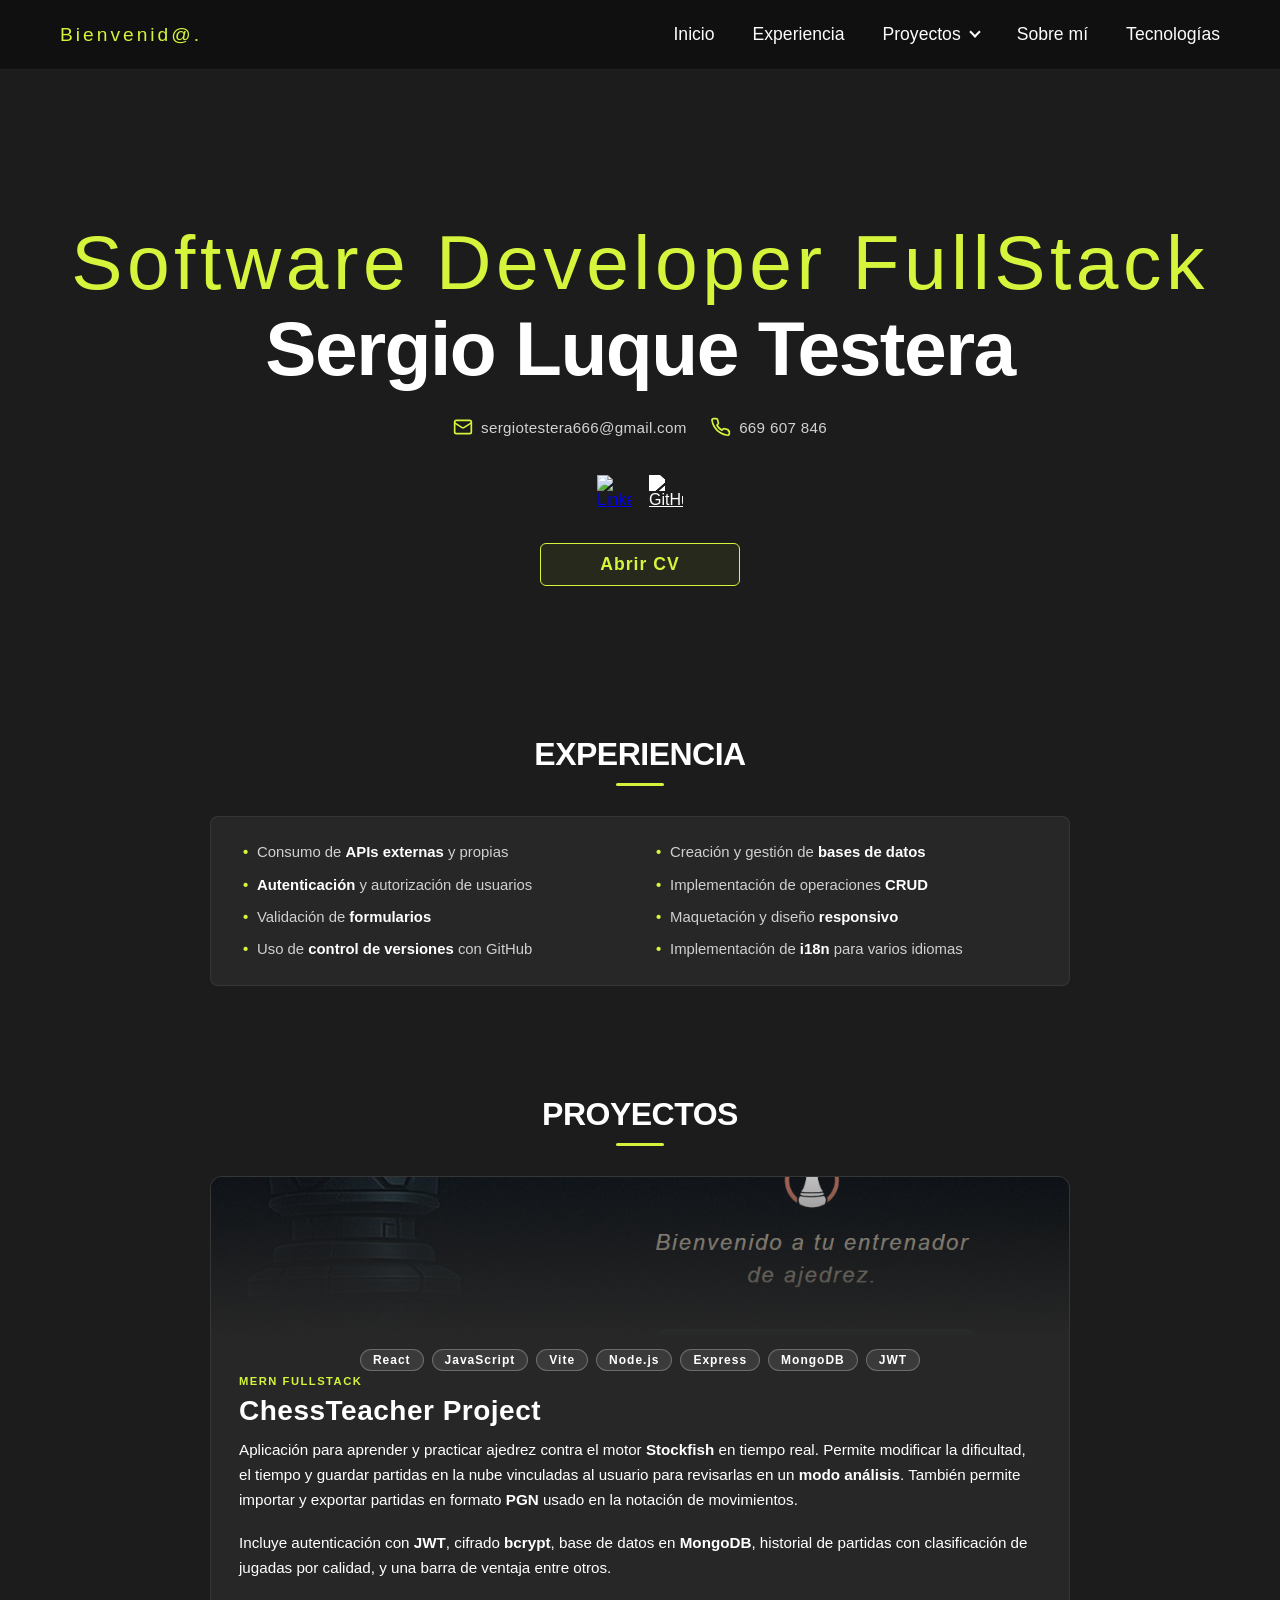
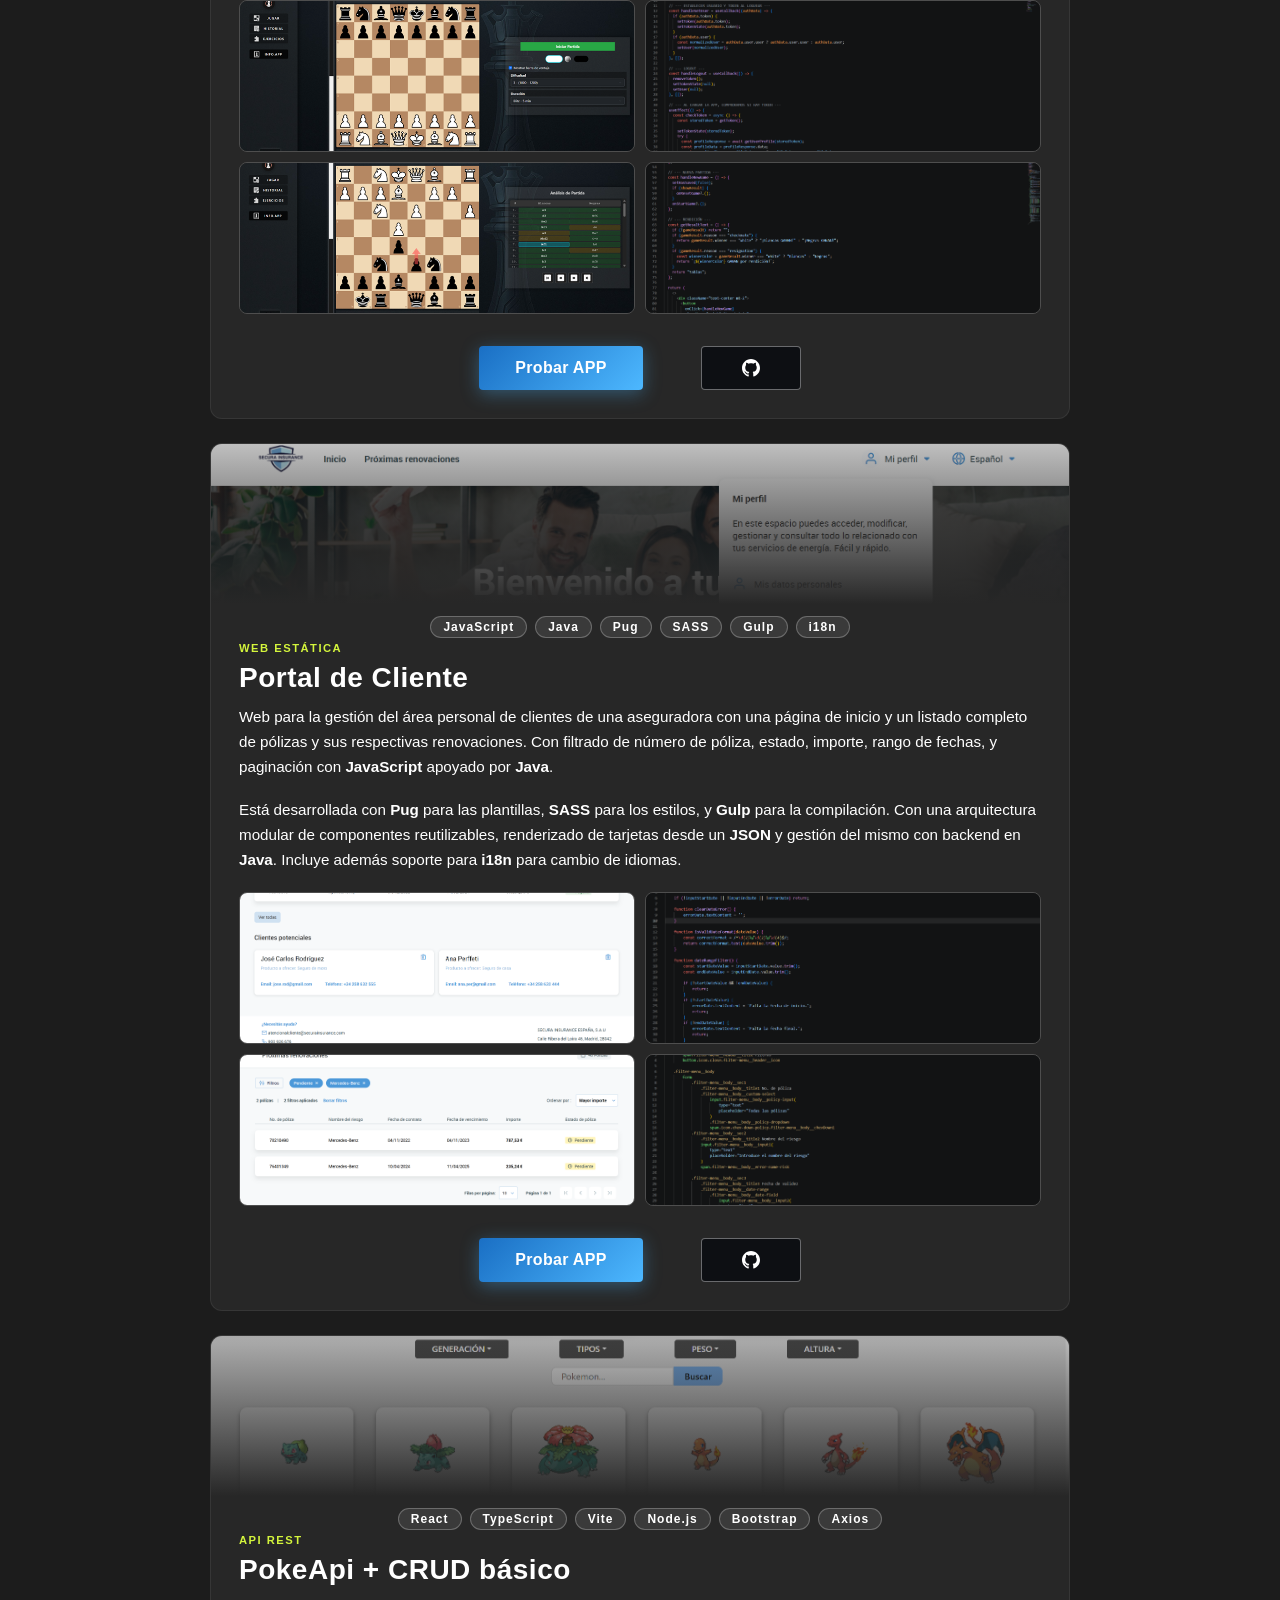
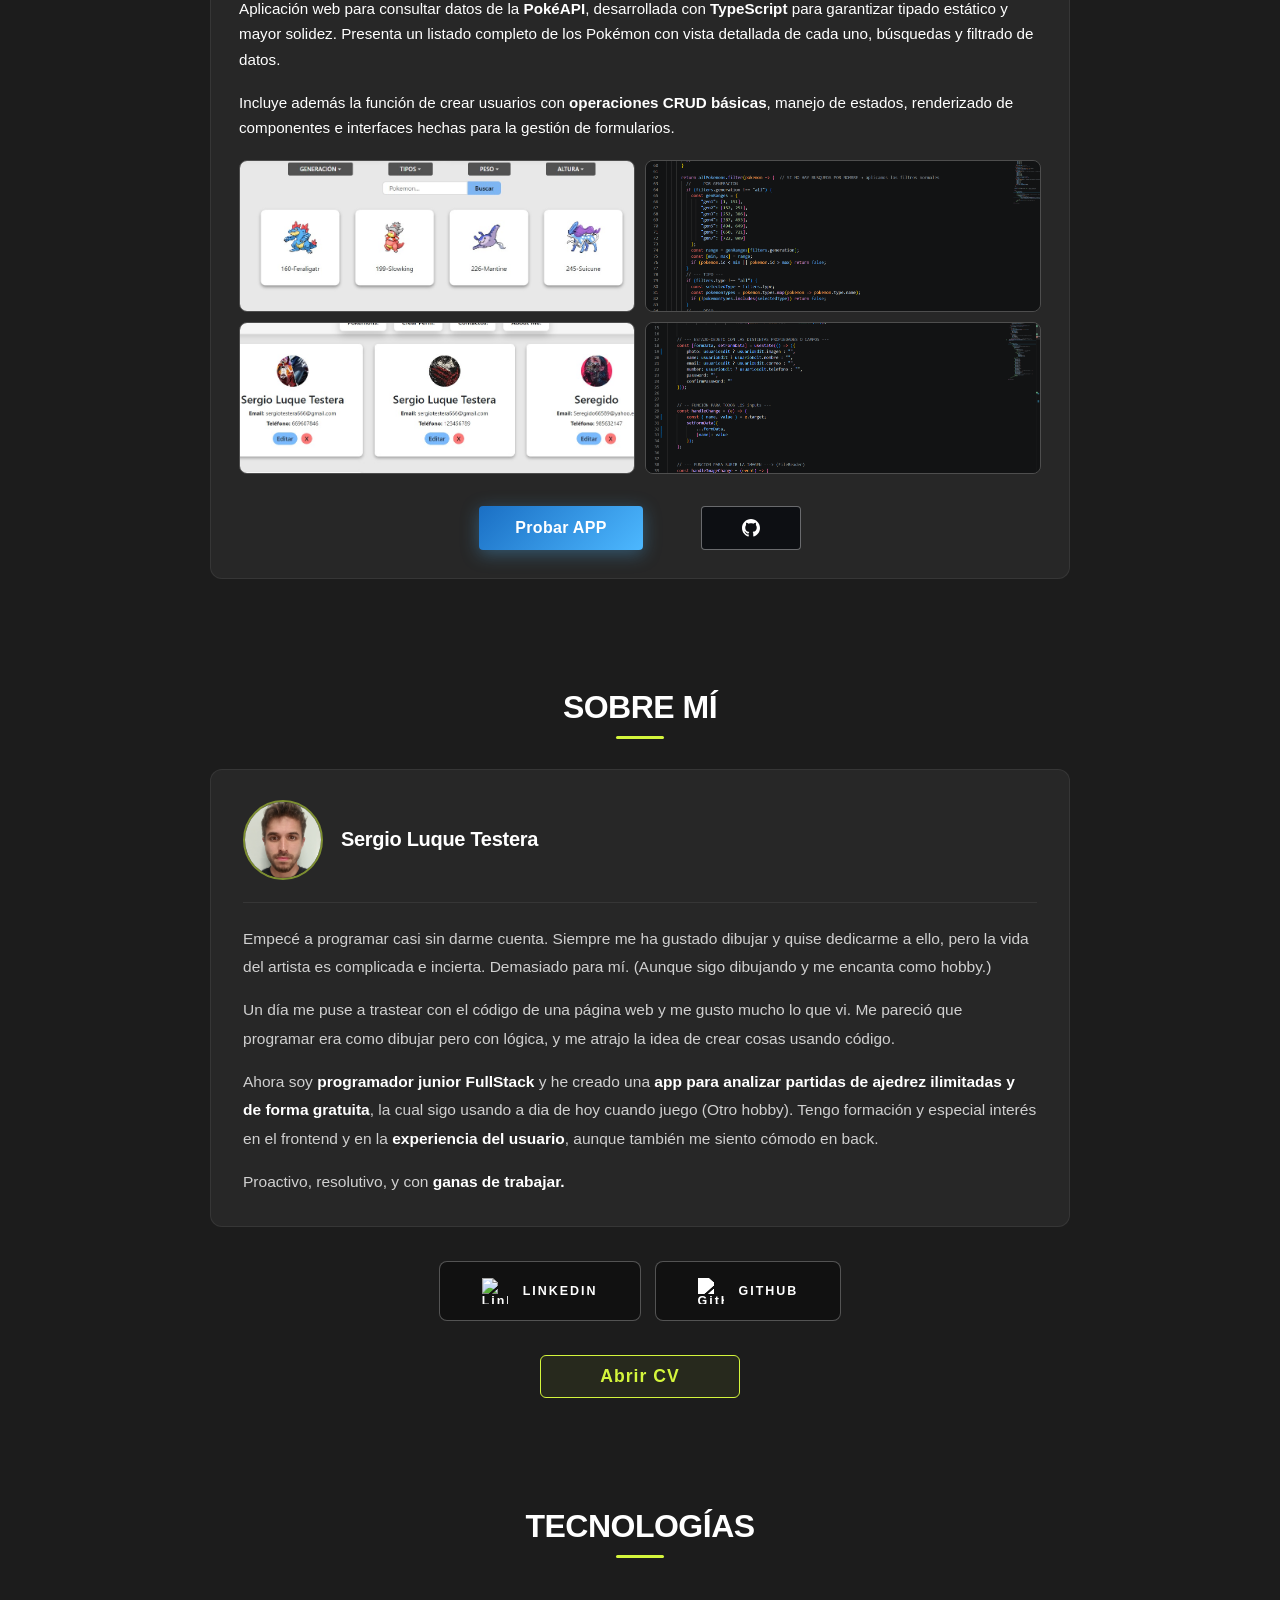
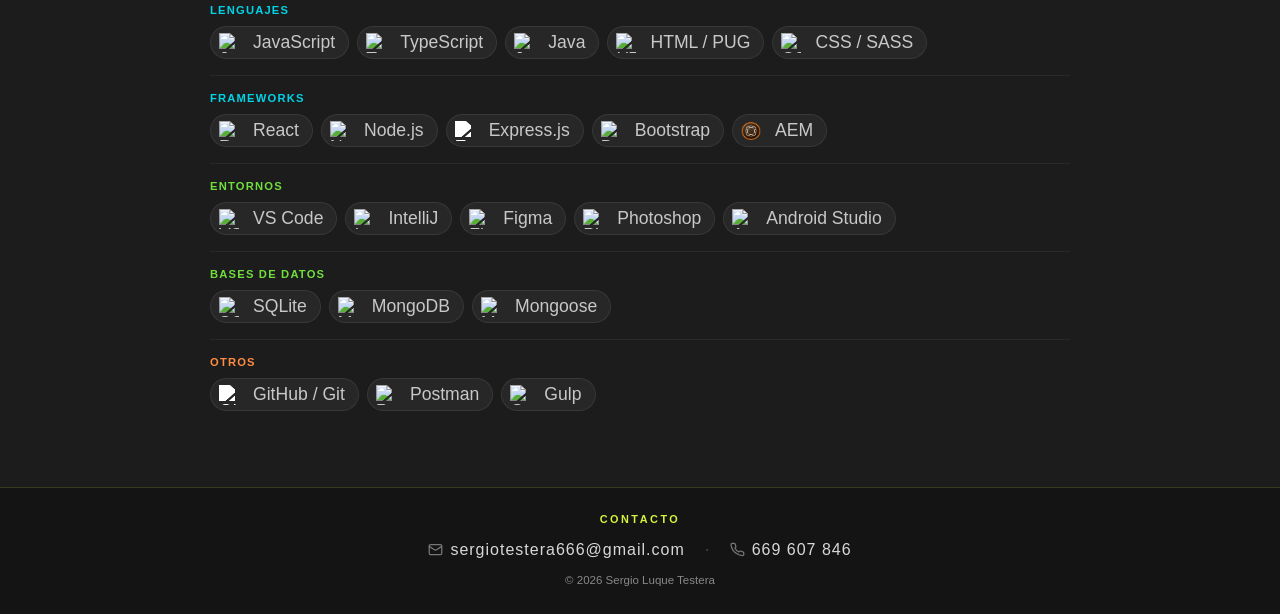
==== index.html @ 3a0c9fbe "." ====
<!DOCTYPE html>
<html lang="es">
<head>
    <meta charset="UTF-8">
    <meta name="viewport" content="width=device-width, initial-scale=1.0">
    <title>PORTFOLIO - Sergio Luque Testera</title>
    <link rel="icon" type="image/png" href="img/icon.png">
    <link rel="stylesheet" href="CSSs/index.css">
    <link rel="stylesheet" href="CSSs/experience.css">
    <link rel="stylesheet" href="CSSs/project.css">
    <link rel="stylesheet" href="CSSs/aboutMe.css">
    <link rel="stylesheet" href="CSSs/skills.css">
</head>
<body>
    <nav class="navbar">
        <div class="nav-brand">
            <div class="nav-brand-text">
                <span class="nav-role">Bienvenid@.</span>
            </div>
        </div>
        <button class="nav-toggle" aria-label="Abrir menú">Menú</button>
        <ul class="nav-links">
            <li><a href="#inicio">Inicio</a></li>
            <li><a href="#experiencia">Experiencia</a></li>
            <li class="nav-dropdown">
                <a href="#proyectos">Proyectos</a>
                <ul class="dropdown-menu">
                    <li><a href="#chess-project">ChessTeacher</a></li>
                    <li><a href="#portal-project">Portal de Cliente</a></li>
                    <li><a href="#poke-project">PokeApi Interactiva</a></li>
                </ul>
            </li>
            <li><a href="#sobre-mi">Sobre mí</a></li>
            <li><a href="#skills">Tecnologías</a></li>
        </ul>
    </nav>

    <header class="hero" id="inicio">
        <h1 class="hero-role">Software Developer FullStack</h1>
        <h1 class="hero-name">Sergio Luque Testera</h1>
        <div class="hero-contact">
            <a href="mailto:sergiotestera666@gmail.com" class="hero-contact-item">
                <svg xmlns="http://www.w3.org/2000/svg" viewBox="0 0 24 24" fill="none" stroke="currentColor" stroke-width="2" stroke-linecap="round" stroke-linejoin="round"><rect x="2" y="4" width="20" height="16" rx="2"/><path d="m22 7-8.97 5.7a1.94 1.94 0 0 1-2.06 0L2 7"/></svg>
                sergiotestera666@gmail.com
            </a>
            <a href="tel:+34669607846" class="hero-contact-item item2">
                <svg xmlns="http://www.w3.org/2000/svg" viewBox="0 0 24 24" fill="none" stroke="currentColor" stroke-width="2" stroke-linecap="round" stroke-linejoin="round"><path d="M22 16.92v3a2 2 0 0 1-2.18 2 19.79 19.79 0 0 1-8.63-3.07A19.5 19.5 0 0 1 4.15 12a19.79 19.79 0 0 1-3.07-8.67A2 2 0 0 1 3.07 2h3a2 2 0 0 1 2 1.72c.127.96.361 1.903.7 2.81a2 2 0 0 1-.45 2.11L7.09 9.91a16 16 0 0 0 6 6l1.27-1.27a2 2 0 0 1 2.11-.45c.907.339 1.85.573 2.81.7A2 2 0 0 1 21 17z"/></svg>
                669 607 846
            </a>
        </div>
        <div class="hero-social">
            <a href="https://www.linkedin.com/in/sergio-luque-testera/" class="social-icon-link" target="_blank" rel="noopener noreferrer">
                <img src="https://cdn.jsdelivr.net/gh/devicons/devicon@latest/icons/linkedin/linkedin-original.svg" alt="LinkedIn">
            </a>
            <a href="https://github.com/Seregido665" class="social-icon-link" target="_blank" rel="noopener noreferrer">
                <img class="skill-icon-light" src="https://cdn.jsdelivr.net/gh/devicons/devicon@latest/icons/github/github-original.svg" alt="GitHub">
            </a>
        </div>
        <a href="CV_Sergio_Luque.pdf" target="_blank" rel="noopener noreferrer" class="btn-cv">Abrir CV</a>
    </header>

    <!-- EXPERIENCIA -->
    <section class="experience" id="experiencia">
        <h2 class="section-title">EXPERIENCIA</h2>
        <ul class="exp-list">
            <li>Consumo de <strong>APIs externas</strong> y propias</li>
            <li>Creación y gestión de <strong>bases de datos</strong></li>
            <li><strong>Autenticación</strong> y autorización de usuarios</li>
            <li>Implementación de operaciones <strong>CRUD</strong></li>
            <li>Validación de <strong>formularios</strong></li>
            <li>Maquetación y diseño <strong>responsivo</strong></li>
            <li>Uso de <strong>control de versiones</strong> con GitHub</li>
            <li>Implementación de <strong>i18n</strong> para varios idiomas</li>
        </ul>
    </section>

    <!-- PROYECTOS -->
    <section class="projects" id="proyectos">
        <h2 class="section-title">PROYECTOS</h2>
        <div class="projects-grid">

            <div class="project-card" id="chess-project">
                <div class="project-img" style="background-image: url('img/Imagen5.png');"></div>
                <div class="project-body">
                    <div class="project-tech">
                        <span>React</span>
                        <span>JavaScript</span>
                        <span>Vite</span>
                        <span>Node.js</span>
                        <span>Express</span>
                        <span>MongoDB</span>
                        <span>JWT</span>
                    </div>
                    <span class="project-label">MERN FullStack</span>
                    <h3 class="project-name">ChessTeacher Project</h3>
                    <p class="project-desc">
                        Aplicación para aprender y practicar ajedrez contra el motor <strong>Stockfish</strong> en tiempo real.
                        Permite modificar la dificultad, el tiempo y guardar partidas en la nube vinculadas al usuario para revisarlas en un <strong>modo análisis</strong>. 
                        También permite importar y exportar partidas en formato <strong>PGN</strong> usado en la notación de movimientos.
                    </p>
                    <p class="project-desc">
                        Incluye autenticación con <strong>JWT</strong>, cifrado <strong>bcrypt</strong>, base de datos en <strong>MongoDB</strong>, historial de partidas con clasificación
                        de jugadas por calidad, y una barra de ventaja entre otros.
                    </p>
                    <div class="card-screenshots">
                        <div class="screenshot-wrap"><img src="img/Imagen1.png" alt="Captura 1"></div>
                        <div class="screenshot-wrap"><img src="img/chess1.png" alt="Captura 2"></div>
                        <div class="screenshot-wrap"><img src="img/Imagen2.png" alt="Captura 3"></div>
                        <div class="screenshot-wrap"><img src="img/chess2.png" alt="Captura 4"></div>
                    </div>
                    <div class="project-actions">
                        <a href="https://chess-teacher-rust.vercel.app/" target="_blank" class="project-btn prove-btn">Probar APP</a>
                        <a href="https://github.com/Seregido665/ChessTeacher" target="_blank" class="project-btn project-btn-github">
                            <svg xmlns="http://www.w3.org/2000/svg" width="18" height="18" viewBox="0 0 24 24" fill="currentColor"><path d="M12 0c-6.626 0-12 5.373-12 12 0 5.302 3.438 9.8 8.207 11.387.599.111.793-.261.793-.577v-2.234c-3.338.726-4.033-1.416-4.033-1.416-.546-1.387-1.333-1.756-1.333-1.756-1.089-.745.083-.729.083-.729 1.205.084 1.839 1.237 1.839 1.237 1.07 1.834 2.807 1.304 3.492.997.107-.775.418-1.305.762-1.604-2.665-.305-5.467-1.334-5.467-5.931 0-1.311.469-2.381 1.236-3.221-.124-.303-.535-1.524.117-3.176 0 0 1.008-.322 3.301 1.23.957-.266 1.983-.399 3.003-.404 1.02.005 2.047.138 3.006.404 2.291-1.552 3.297-1.23 3.297-1.23.653 1.653.242 2.874.118 3.176.77.84 1.235 1.911 1.235 3.221 0 4.609-2.807 5.624-5.479 5.921.43.372.823 1.102.823 2.222v3.293c0 .319.192.694.801.576 4.765-1.589 8.199-6.086 8.199-11.386 0-6.627-5.373-12-12-12z"/></svg>
                        </a>
                    </div>
                </div>
            </div>

            <div class="project-card" id="portal-project">
                <div class="project-img" style="background-image: url('img/land6.png');"></div>
                <div class="project-body">
                    <div class="project-tech">
                        <span>JavaScript</span>
                        <span>Java</span>
                        <span>Pug</span>
                        <span>SASS</span>
                        <span>Gulp</span>
                        <span>i18n</span>
                    </div>
                    <span class="project-label">Web estática</span>
                    <h3 class="project-name">Portal de Cliente</h3>
                    <p class="project-desc">
                        Web para la gestión del área personal de clientes de una aseguradora con una página de inicio y un listado completo de 
                        pólizas y sus respectivas renovaciones. Con filtrado de número de póliza, estado, importe, rango de fechas, y paginación con <strong>JavaScript</strong> apoyado por <strong>Java</strong>.
                    </p>
                    <p class="project-desc">
                        Está desarrollada con <strong>Pug</strong> para las plantillas, <strong>SASS</strong> para los estilos, y <strong>Gulp</strong> para la compilación.
                        Con una arquitectura modular de componentes reutilizables, renderizado de tarjetas desde un <strong>JSON</strong> y gestión del mismo
                        con backend en <strong>Java</strong>. Incluye además soporte para <strong>i18n</strong> para cambio de idiomas.
                    </p>
                    <div class="card-screenshots">
                        <div class="screenshot-wrap"><img src="img/land2.png" alt="Captura 1"></div>
                        <div class="screenshot-wrap"><img src="img/land4.png" alt="Captura 2"></div>
                        <div class="screenshot-wrap"><img src="img/land1.png" alt="Captura 3"></div>
                        <div class="screenshot-wrap"><img src="img/land5.png" alt="Captura 4"></div>
                    </div>
                    <div class="project-actions">
                        <a href="https://p1-frontverse.vercel.app/" target="_blank" class="project-btn prove-btn">Probar APP</a>
                        <a href="https://github.com/Seregido665/P1-Frontverse" target="_blank" class="project-btn project-btn-github">
                            <svg xmlns="http://www.w3.org/2000/svg" width="18" height="18" viewBox="0 0 24 24" fill="currentColor"><path d="M12 0c-6.626 0-12 5.373-12 12 0 5.302 3.438 9.8 8.207 11.387.599.111.793-.261.793-.577v-2.234c-3.338.726-4.033-1.416-4.033-1.416-.546-1.387-1.333-1.756-1.333-1.756-1.089-.745.083-.729.083-.729 1.205.084 1.839 1.237 1.839 1.237 1.07 1.834 2.807 1.304 3.492.997.107-.775.418-1.305.762-1.604-2.665-.305-5.467-1.334-5.467-5.931 0-1.311.469-2.381 1.236-3.221-.124-.303-.535-1.524.117-3.176 0 0 1.008-.322 3.301 1.23.957-.266 1.983-.399 3.003-.404 1.02.005 2.047.138 3.006.404 2.291-1.552 3.297-1.23 3.297-1.23.653 1.653.242 2.874.118 3.176.77.84 1.235 1.911 1.235 3.221 0 4.609-2.807 5.624-5.479 5.921.43.372.823 1.102.823 2.222v3.293c0 .319.192.694.801.576 4.765-1.589 8.199-6.086 8.199-11.386 0-6.627-5.373-12-12-12z"/></svg>
                        </a>
                    </div>
                </div>
            </div>

            <div class="project-card" id="poke-project">
                <div class="project-img" style="background-image: url('img/pok1.png');"></div>
                <div class="project-body">
                    <div class="project-tech">
                        <span>React</span>
                        <span>TypeScript</span>
                        <span>Vite</span>
                        <span>Node.js</span>
                        <span>Bootstrap</span>
                        <span>Axios</span>
                    </div>
                    <span class="project-label">API REST</span>
                    <h3 class="project-name">PokeApi + CRUD básico</h3>
                    <p class="project-desc">
                        Aplicación web para consultar datos de la <strong>PokéAPI</strong>, desarrollada con <strong>TypeScript</strong>
                        para garantizar tipado estático y mayor solidez. Presenta un listado completo
                        de los Pokémon con vista detallada de cada uno, búsquedas y filtrado de datos.
                    </p>
                    <p class="project-desc">
                        Incluye además la función de crear usuarios con <strong>operaciones CRUD básicas</strong>, manejo de estados,
                        renderizado de componentes e interfaces hechas para la gestión de formularios.
                    </p>
                    <div class="card-screenshots">
                        <div class="screenshot-wrap"><img src="img/Pok3.jpg" alt="Captura 1"></div>
                        <div class="screenshot-wrap"><img src="img/pokport1.png" alt="Captura 2"></div>
                        <div class="screenshot-wrap"><img src="img/Pok5.jpg" alt="Captura 3"></div>
                        <div class="screenshot-wrap"><img src="img/pokport2.png" alt="Captura 4"></div>
                    </div>
                    <div class="project-actions">
                        <a href="https://api-formulario-eight.vercel.app/main" target="_blank" class="project-btn prove-btn">Probar APP</a>
                        <a href="https://github.com/Seregido665/Ej-apiYformulario" target="_blank" class="project-btn project-btn-github">
                            <svg xmlns="http://www.w3.org/2000/svg" width="18" height="18" viewBox="0 0 24 24" fill="currentColor"><path d="M12 0c-6.626 0-12 5.373-12 12 0 5.302 3.438 9.8 8.207 11.387.599.111.793-.261.793-.577v-2.234c-3.338.726-4.033-1.416-4.033-1.416-.546-1.387-1.333-1.756-1.333-1.756-1.089-.745.083-.729.083-.729 1.205.084 1.839 1.237 1.839 1.237 1.07 1.834 2.807 1.304 3.492.997.107-.775.418-1.305.762-1.604-2.665-.305-5.467-1.334-5.467-5.931 0-1.311.469-2.381 1.236-3.221-.124-.303-.535-1.524.117-3.176 0 0 1.008-.322 3.301 1.23.957-.266 1.983-.399 3.003-.404 1.02.005 2.047.138 3.006.404 2.291-1.552 3.297-1.23 3.297-1.23.653 1.653.242 2.874.118 3.176.77.84 1.235 1.911 1.235 3.221 0 4.609-2.807 5.624-5.479 5.921.43.372.823 1.102.823 2.222v3.293c0 .319.192.694.801.576 4.765-1.589 8.199-6.086 8.199-11.386 0-6.627-5.373-12-12-12z"/></svg>
                        </a>
                    </div>
                </div>
            </div>

        </div>
    </section>

    <!-- SOBRE MI -->
    <section class="about" id="sobre-mi">
        <h2 class="section-title">SOBRE MÍ</h2>
        <div class="about-wrapper">

            <div class="about-main">
                <div class="about-header">
                    <div class="about-photo-wrapper">
                        <img class="about-photo" src="img/imgPerfil.jpg" alt="Sergio Luque Testera">
                    </div>
                    <div class="about-headline">
                        <h3 class="about-name">Sergio Luque Testera</h3>
                    </div>
                </div>
                
                <div class="about-body">
                    <p>
                        Empecé a programar casi sin darme cuenta. Siempre me ha gustado dibujar y quise dedicarme a ello, 
                        pero la vida del artista es complicada e incierta. Demasiado para mí. 
                        (Aunque sigo dibujando y me encanta como hobby.)
                    </p>
                    <p>
                        Un día me puse a trastear con el código de una página web y me gusto mucho lo que vi. Me pareció que programar era 
                        como dibujar pero con lógica, y me atrajo la idea de crear cosas usando código. 
                    </p>
                    <p>
                        Ahora soy <strong>programador junior FullStack</strong> y he creado una <strong>app para analizar partidas de ajedrez
                        ilimitadas y de forma gratuita</strong>, la cual sigo usando a dia de hoy cuando juego (Otro hobby). Tengo formación y especial interés en el frontend y
                        en la <strong>experiencia del usuario</strong>, aunque también me siento cómodo en back.
                    </p>
                    <p>
                        Proactivo, resolutivo, y con <strong>ganas de trabajar.</strong>
                    </p>
                </div>
            </div>

            <div class="about-social-row">
                <a href="https://www.linkedin.com/in/sergio-luque-testera/" class="about-social-btn about-social-linkedin" target="_blank" rel="noopener noreferrer">
                    <img src="https://cdn.jsdelivr.net/gh/devicons/devicon@latest/icons/linkedin/linkedin-original.svg" alt="LinkedIn">
                    <span>LINKEDIN</span>
                </a>
                <a href="https://github.com/Seregido665" class="about-social-btn about-social-github" target="_blank" rel="noopener noreferrer">
                    <img class="skill-icon-light" src="https://cdn.jsdelivr.net/gh/devicons/devicon@latest/icons/github/github-original.svg" alt="GitHub">
                    <span>GITHUB</span>
                </a>
            </div>
            <a href="CV_Sergio_Luque.pdf" target="_blank" rel="noopener noreferrer" class="btn-cv2">Abrir CV</a>
        </div>
    </section>

    <!-- SKILLS -->
    <section class="skills" id="skills">
        <h2 class="section-title">TECNOLOGÍAS</h2>
        <div class="skills-grid">

            <div class="skills-row">
                <span class="skills-cat skill-cyan">Lenguajes</span>
                <div class="skills-chips">
                    <div class="skill-chip"><img class="chip-icon" src="https://cdn.jsdelivr.net/gh/devicons/devicon@latest/icons/javascript/javascript-original.svg" alt="JavaScript"><span>JavaScript</span></div>
                    <div class="skill-chip"><img class="chip-icon" src="https://cdn.jsdelivr.net/gh/devicons/devicon@latest/icons/typescript/typescript-original.svg" alt="TypeScript"><span>TypeScript</span></div>
                    <div class="skill-chip"><img class="chip-icon" src="https://cdn.jsdelivr.net/gh/devicons/devicon@latest/icons/java/java-original.svg" alt="Java"><span>Java</span></div>
                    <div class="skill-chip"><img class="chip-icon" src="https://cdn.jsdelivr.net/gh/devicons/devicon@latest/icons/html5/html5-original.svg" alt="HTML"><span>HTML / PUG</span></div>
                    <div class="skill-chip"><img class="chip-icon" src="https://cdn.jsdelivr.net/gh/devicons/devicon@latest/icons/sass/sass-original.svg" alt="CSS/SASS"><span>CSS / SASS</span></div>
                </div>
            </div>

            <div class="skills-row">
                <span class="skills-cat skill-cyan">Frameworks</span>
                <div class="skills-chips">
                    <div class="skill-chip"><img class="chip-icon" src="https://cdn.jsdelivr.net/gh/devicons/devicon@latest/icons/react/react-original.svg" alt="React"><span>React</span></div>
                    <div class="skill-chip"><img class="chip-icon" src="https://cdn.jsdelivr.net/gh/devicons/devicon@latest/icons/nodejs/nodejs-original.svg" alt="Node.js"><span>Node.js</span></div>
                    <div class="skill-chip"><img class="chip-icon skill-icon-light" src="https://cdn.jsdelivr.net/gh/devicons/devicon@latest/icons/express/express-original.svg" alt="Express.js"><span>Express.js</span></div>
                    <div class="skill-chip"><img class="chip-icon" src="https://cdn.jsdelivr.net/gh/devicons/devicon@latest/icons/bootstrap/bootstrap-original.svg" alt="Bootstrap"><span>Bootstrap</span></div>
                    <div class="skill-chip"><img class="chip-icon" src="img/AEMicon.png" alt="AEM"><span>AEM</span></div>
                </div>
            </div>

            <div class="skills-row">
                <span class="skills-cat skill-green">Entornos</span>
                <div class="skills-chips">
                    <div class="skill-chip"><img class="chip-icon" src="https://cdn.jsdelivr.net/gh/devicons/devicon@latest/icons/vscode/vscode-original.svg" alt="VS Code"><span>VS Code</span></div>
                    <div class="skill-chip"><img class="chip-icon" src="https://cdn.jsdelivr.net/gh/devicons/devicon@latest/icons/intellij/intellij-original.svg" alt="IntelliJ"><span>IntelliJ</span></div>
                    <div class="skill-chip"><img class="chip-icon" src="https://cdn.jsdelivr.net/gh/devicons/devicon@latest/icons/figma/figma-original.svg" alt="Figma"><span>Figma</span></div>
                    <div class="skill-chip"><img class="chip-icon" src="https://cdn.jsdelivr.net/gh/devicons/devicon@latest/icons/photoshop/photoshop-original.svg" alt="Photoshop"><span>Photoshop</span></div>
                    <div class="skill-chip"><img class="chip-icon" src="https://cdn.jsdelivr.net/gh/devicons/devicon@latest/icons/androidstudio/androidstudio-original.svg" alt="Android Studio"><span>Android Studio</span></div>
                </div>
            </div>

            <div class="skills-row">
                <span class="skills-cat skill-green">Bases de datos</span>
                <div class="skills-chips">
                    <div class="skill-chip"><img class="chip-icon" src="https://cdn.jsdelivr.net/gh/devicons/devicon@latest/icons/sqlite/sqlite-original.svg" alt="SQLite"><span>SQLite</span></div>
                    <div class="skill-chip"><img class="chip-icon" src="https://cdn.jsdelivr.net/gh/devicons/devicon@latest/icons/mongodb/mongodb-original.svg" alt="MongoDB"><span>MongoDB</span></div>
                    <div class="skill-chip"><img class="chip-icon" src="https://cdn.jsdelivr.net/gh/devicons/devicon@latest/icons/mongoose/mongoose-original.svg" alt="Mongoose"><span>Mongoose</span></div>
                </div>
            </div>

            <div class="skills-row">
                <span class="skills-cat skill-orange">Otros</span>
                <div class="skills-chips">
                    <div class="skill-chip"><img class="chip-icon skill-icon-light" src="https://cdn.jsdelivr.net/gh/devicons/devicon@latest/icons/github/github-original.svg" alt="GitHub"><span>GitHub / Git</span></div>
                    <div class="skill-chip"><img class="chip-icon" src="https://cdn.jsdelivr.net/gh/devicons/devicon@latest/icons/postman/postman-original.svg" alt="Postman"><span>Postman</span></div>
                    <div class="skill-chip"><img class="chip-icon" src="https://cdn.jsdelivr.net/gh/devicons/devicon@latest/icons/gulp/gulp-plain.svg" alt="Gulp"><span>Gulp</span></div>
                </div>
            </div>

        </div>
    </section>

    <footer class="footer-portfolio">
        <div class="footer-inner">
            <span class="footer-label">Contacto</span>
            <div class="footer-contact">
                <a href="mailto:sergiotestera666@gmail.com" class="footer-link">
                    <svg xmlns="http://www.w3.org/2000/svg" width="15" height="15" viewBox="0 0 24 24" fill="none" stroke="currentColor" stroke-width="2" stroke-linecap="round" stroke-linejoin="round"><rect x="2" y="4" width="20" height="16" rx="2"/><path d="m22 7-8.97 5.7a1.94 1.94 0 0 1-2.06 0L2 7"/></svg>
                    sergiotestera666@gmail.com
                </a>
                <span class="footer-sep">·</span>
                <a href="tel:+34669607846" class="footer-link">
                    <svg xmlns="http://www.w3.org/2000/svg" width="15" height="15" viewBox="0 0 24 24" fill="none" stroke="currentColor" stroke-width="2" stroke-linecap="round" stroke-linejoin="round"><path d="M22 16.92v3a2 2 0 0 1-2.18 2 19.79 19.79 0 0 1-8.63-3.07A19.5 19.5 0 0 1 4.69 13a19.79 19.79 0 0 1-3.07-8.67A2 2 0 0 1 3.6 2.18h3a2 2 0 0 1 2 1.72c.127.96.361 1.903.7 2.81a2 2 0 0 1-.45 2.11L7.91 9.91a16 16 0 0 0 6.06 6.06l.91-.91a2 2 0 0 1 2.11-.45c.907.339 1.85.573 2.81.7A2 2 0 0 1 21.73 17z"/></svg>
                    669 607 846
                </a>
            </div>
            <span class="footer-copy">&copy; 2026 Sergio Luque Testera</span>
        </div>
    </footer>

    <div id="img-modal" class="img-modal">
        <img id="img-modal-img" src="" alt="">
    </div>

    <script src="main.js"></script>
</body>
</html>
---- CSSs/index.css ----
html {
    scroll-behavior: smooth;
}

* {
    margin: 0;
    padding: 0;
    box-sizing: border-box;
}

body {
    font-family: 'Segoe UI', Tahoma, Geneva, Verdana, sans-serif;
    background-color: #1c1c1c;
    color: #ffffff;
}

/* ===== NAVBAR ===== */
.navbar {
    display: flex;
    justify-content: space-between;
    align-items: center;
    padding: 16px 60px;
    background-color: #0c0c0caf;
    position: sticky;
    top: 0;
    z-index: 1000;
    margin-bottom: 20px;
    border-bottom: 1px solid rgba(255, 255, 255, 0.06);
    height: 70px;
}

.nav-brand {
    display: flex;
    align-items: center;
    gap: 12px;
}

.nav-avatar {
    width: 52px;
    height: 52px;
    border-radius: 50%;
    overflow: hidden;
    flex-shrink: 0;
    border: 2px solid rgba(212, 245, 60, 0.5);
}

.nav-avatar img {
    width: 100%;
    height: 100%;
    object-fit: cover;
    display: block;
}

.nav-brand-text {
    display: flex;
    flex-direction: column;
    line-height: 1.25;
}

.nav-name {
    font-size: 0.95rem;
    font-weight: 600;
    color: #ffffff;
}

.nav-role {
    font-size: 1.2rem;
    color: #d4f53c;
    letter-spacing: 3px;
}

.nav-links {
    list-style: none;
    display: flex;
    gap: 38px;
}

.nav-links a {
    text-decoration: none;
    color: #fcfcfc;
    font-size: 1.1rem;
    font-weight: 500;
    transition: color 0.3s ease;
}

.nav-links a:hover {
    color: #d4f53c;
}

/* ===== DROPDOWN ===== */
.nav-dropdown {
    position: relative;
}

.nav-dropdown > a::after {
    content: '';
    display: inline-block;
    margin-left: 10px;
    width: 6px;
    height: 6px;
    border-right: 2px solid currentColor;
    border-bottom: 2px solid currentColor;
    transform: translateY(-3px) rotate(45deg);
    transition: transform 0.25s ease;
    vertical-align: middle;
}

.nav-dropdown:hover > a::after {
    transform: translateY(0px) rotate(-135deg);
}

.dropdown-menu {
    position: absolute;
    top: calc(100% + 14px);
    left: 50%;
    transform: translateX(-50%) translateY(-6px);
    background-color: #272727;
    border: 1px solid rgba(255, 255, 255, 0.1);
    border-radius: 10px;
    padding: 6px 0;
    list-style: none;
    min-width: 210px;
    opacity: 0;
    visibility: hidden;
    transition: opacity 0.22s ease, transform 0.22s ease, visibility 0.22s;
    box-shadow: 0 10px 30px rgba(0, 0, 0, 0.45);
    z-index: 200;
}

.nav-dropdown:hover .dropdown-menu {
    opacity: 1;
    visibility: visible;
    transform: translateX(-50%) translateY(0);
}

.dropdown-menu li a {
    display: block;
    padding: 10px 20px;
    color: #cccccc;
    font-size: 0.88rem;
    font-weight: 500;
    text-decoration: none;
    transition: color 0.2s ease, background-color 0.2s ease;
    white-space: nowrap;
}

.dropdown-menu li a:hover {
    color: #d4f53c;
    background-color: rgba(255, 255, 255, 0.04);
}

.dropdown-menu li:not(:last-child) {
    border-bottom: 1px solid rgba(255, 255, 255, 0.05);
}

/* ===== HERO ===== */
.hero {
    background-color: #1c1c1c;
    min-height: 62vh;
    display: flex;
    flex-direction: column;
    justify-content: center;
    align-items: center;
    text-align: center;
    padding: 130px 20px;
    gap: 6px;
}

.hero-role {
    font-size: clamp(2.8rem, 6vw, 5rem);
    font-weight: 400;
    color: #d4f53c;
    letter-spacing: 4.5px;
    line-height: 1.1;
}

.hero-name {
    font-size: clamp(2.8rem, 6vw, 5rem);
    font-weight: 700;
    color: #ffffff;
    letter-spacing: -1.5px;
    line-height: 1;
}

.hero-subtitle {
    font-size: 1.1rem;
    color: #d1d1d1;
    margin-top: 24px;
    letter-spacing: 0.3px;
}

.hero-social {
    display: flex;
    gap: 18px;
    margin-top: 28px;
}

.hero-social .social-icon-link img {
    width: 34px;
    height: 34px;
}

.hero-contact {
    gap: 10px;
    margin-top: 24px;
}

.hero-contact-item {
    display: inline-flex;
    align-items: center;
    gap: 8px;
    color: #d1d1d1;
    text-decoration: none;
    font-size: 0.95rem;
    letter-spacing: 0.3px;
    transition: color 0.2s ease;
}

.hero-contact-item svg {
    width: 20px;
    height: 20px;
    flex-shrink: 0;
    color: #d4f53c;
}

.item2 {
    margin-left: 20px;
}

.hero-contact-item:hover {
    color: #d4f53c;
}

.btn-cv {
    display: inline-flex;
    align-items: center;
    gap: 8px;
    border: 1.5px solid #d4f53c;
    color: #d4f53c;
    background: rgba(212, 245, 60, 0.06);
    text-decoration: none;
    padding: 10px 28px;
    border-radius: 6px;
    font-size: 1.1rem;
    font-weight: bold;
    letter-spacing: 1px;
    margin-top: 28px;
    transition: all 0.3s ease;
    width: 200px;
    justify-content: center;
}

.btn-cv:hover {
    background: rgba(212, 245, 60, 0.15);
    box-shadow: 0 0 14px rgba(212, 245, 60, 0.35);
    transform: translateY(-1px);
}

/* ===== COMPARTIDO ===== */
.experience,
.project-card {
    scroll-margin-top: 70px;
}

.section-title {
    font-size: 2rem;
    font-weight: 700;
    color: #ffffff;
    margin-bottom: 30px;
    letter-spacing: -0.5px;
    position: relative;
}

.section-title::after {
    content: '';
    display: block;
    width: 48px;
    height: 3px;
    background-color: #d4f53c;
    border-radius: 2px;
    margin: 10px auto 0;
}

.social-icon-link img {
    width: 40px;
    height: 40px;
    object-fit: contain;
    display: block;
    transition: transform 0.22s ease, opacity 0.22s ease;
}

.social-icon-link:hover img {
    transform: scale(1.2);
    opacity: 0.75;
}

/* ===== FOOTER ===== */
.footer-portfolio {
    background-color: #141414;
    border-top: 1px solid rgba(212, 245, 60, 0.18);
    padding: 25px 20px 28px;
}

.footer-inner {
    max-width: 1060px;
    margin: 0 auto;
    display: flex;
    flex-direction: column;
    align-items: center;
    gap: 14px;
}

.footer-label {
    font-size: 0.68rem;
    font-weight: 700;
    letter-spacing: 2.5px;
    color: #d4f53c;
    text-transform: uppercase;
}

.footer-contact {
    display: flex;
    align-items: center;
    gap: 20px;
}

.footer-sep {
    color: rgba(255, 255, 255, 0.2);
    font-size: 1.1rem;
}

.footer-link {
    display: inline-flex;
    align-items: center;
    gap: 7px;
    font-size: 1rem;
    color: #d8d8d8;
    text-decoration: none;
    transition: color 0.2s ease;
    letter-spacing: 1px;
}

.footer-link svg {
    opacity: 0.5;
    flex-shrink: 0;
    transition: opacity 0.2s ease;
}

.footer-link:hover {
    color: #d4f53c;
}

.footer-link:hover svg {
    opacity: 1;
}

.footer-copy {
    font-size: 0.72rem;
    color: #888888;
}

/* ===== RESPONSIVE MOBILE ===== */
.nav-toggle {
    display: none;
}

@media (max-width: 768px) {
    body {
        overflow-x: hidden;
    }

    /* Navbar */
    .navbar {
        position: fixed;
        top: 0;
        left: 0;
        right: 0;
        padding: 16px 20px;
        justify-content: space-between;
        height: 50px;
    }

    .nav-toggle {
        display: inline-flex;
        align-items: center;
        background: transparent;
        border: 1.5px solid #ffffff;
        color: #ffffff;
        border-radius: 6px;
        padding: 7px 18px;
        font-size: 0.95rem;
        font-weight: 600;
        letter-spacing: 1px;
        cursor: pointer;
        transition: background 0.2s ease;
    }

    .nav-toggle:hover {
        background: rgba(212, 245, 60, 0.1);
    }

    .nav-links {
        display: none;
        flex-direction: column;
        position: absolute;
        top: 70px;
        left: 0;
        right: 0;
        background-color: #1a1a1a;
        border-bottom: 1px solid rgba(255, 255, 255, 0.1);
        z-index: 999;
        padding: 6px 0;
        gap: 0;
    }

    .nav-links.open {
        display: flex;
    }

    .nav-links li {
        width: 100%;
    }

    .nav-links > li > a {
        display: block;
        padding: 13px 24px;
        font-size: 1rem;
        border-bottom: 1px solid rgba(255, 255, 255, 0.05);
    }

    /* Sub-dropdown siempre visible dentro del menú móvil */
    .nav-links .dropdown-menu {
        position: static;
        opacity: 1;
        visibility: visible;
        transform: none;
        background-color: rgba(255, 255, 255, 0.03);
        border-radius: 0;
        border: none;
        border-bottom: 1px solid rgba(255, 255, 255, 0.05);
        box-shadow: none;
        padding: 0;
        min-width: unset;
    }

    .nav-links .dropdown-menu li a {
        padding: 10px 24px 10px 42px;
        font-size: 0.88rem;
        border-bottom: 1px solid rgba(255, 255, 255, 0.03);
    }

    /* Ocultar flecha del dropdown en móvil */
    .nav-links .nav-dropdown > a::after {
        display: none;
    }

    .hero-subtitle {
        font-size: 1rem;
        margin-top: 14px;
    }

    /* Hero */
    .hero {
        padding: 130px 20px 60px;
        min-height: unset;
    }

    .hero-role,
    .hero-name {
        font-size: clamp(1.5rem, 7vw, 2.4rem);
    }

    .hero-role {
        letter-spacing: 2px;
    }

    .hero-name {
        letter-spacing: -0.5px;
    }

    .section-title {
        margin-bottom: 30px;
    }

    /* Footer */
    .footer-contact {
        flex-direction: column;
        align-items: center;
        gap: 10px;
    }

    .footer-sep {
        display: none;
    }
}
---- CSSs/experience.css ----
/* ===== EXPERIENCIA ===== */
.experience {
    background-color: #1c1c1c;
    padding: 20px 20px 40px;
    display: flex;
    flex-direction: column;
    align-items: center;
}

.timeline {
    position: relative;
    max-width: 860px;
    width: 100%;
    padding: 28px 52px;
    border-left: 2px solid rgba(255, 255, 255, 0.22);
    box-shadow: 0 0 30px rgba(255, 255, 255, 0.1);
    border-radius: 4px;
}

.timeline-item {
    position: relative;
    padding: 0 0 40px 28px;
}

.timeline-item:last-child {
    padding-bottom: 0;
}

.timeline-dot {
    position: absolute;
    left: -9px;
    top: 6px;
    width: 16px;
    height: 16px;
    border-radius: 50%;
    background-color: #d4f53c;
    border: 3px solid #1c1c1c;
    box-shadow: 0 0 0 1px #d4f53c;
}

.timeline-date {
    font-size: 0.8rem;
    font-weight: 600;
    color: #d4f53c;
    text-transform: uppercase;
    letter-spacing: 1px;
    margin-bottom: 6px;
}

.tl-role {
    font-size: 1.1rem;
    font-weight: 600;
    color: #ffffff;
    margin-bottom: 4px;
    line-height: 1.4;
}

.tl-company {
    font-size: 0.95rem;
    color: #aaaaaa;
    font-style: normal;
}

.tl-company em {
    color: #c0c0c0;
    font-style: italic;
}

.exp-list {
    list-style: none;
    display: grid;
    grid-template-columns: repeat(2, 1fr);
    gap: 10px 32px;
    max-width: 860px;
    width: 100%;
    padding: 24px 32px;
    background-color: #272727;
    border: 1px solid rgba(255, 255, 255, 0.07);
    border-radius: 8px;
}

.exp-list li {
    font-size: 0.93rem;
    color: #d0d0d0;
    padding-left: 14px;
    position: relative;
    line-height: 1.5;
}

.exp-list li::before {
    content: '•';
    position: absolute;
    left: 0;
    color: #d4f53c;
    font-weight: 700;
}

.exp-list li strong {
    color: #ffffff;
    font-weight: 600;
}

@media (max-width: 768px) {
    .timeline {
        padding: 24px 24px 24px 36px;
    }

    .exp-list {
        grid-template-columns: 1fr;
        padding: 20px 20px;
        gap: 8px;
    }
}

.badge {
    display: inline-block;
    background-color: rgba(212, 245, 60, 0.12);
    color: #d4f53c;
    border: 1px solid rgba(212, 245, 60, 0.35);
    font-size: 0.7rem;
    font-weight: 600;
    padding: 2px 10px;
    border-radius: 20px;
    letter-spacing: 0.5px;
    vertical-align: middle;
    margin-left: 8px;
    text-transform: uppercase;
}
---- CSSs/project.css ----
/* ===== PROYECTOS ===== */
.projects {
    background-color: #1c1c1c;
    padding: 70px 20px 40px;
    display: flex;
    flex-direction: column;
    align-items: center;
}

.projects-grid {
    display: flex;
    flex-direction: column;
    gap: 24px;
    max-width: 860px;
    width: 100%;
}

.project-card {
    background-color: #272727;
    border-radius: 12px;
    overflow: hidden;
    border: 1px solid rgba(255, 255, 255, 0.07);
    transition: transform 0.3s ease, box-shadow 0.3s ease;
}

.project-card:hover {
    transform: translateY(-4px);
    box-shadow: 0 16px 40px rgba(0, 0, 0, 0.5);
}

.project-img {
    height: 160px;
    background-size: cover;
    background-position: center;
    position: relative;
}

.project-img::after {
    content: '';
    position: absolute;
    inset: 0;
    background: linear-gradient(to bottom, rgba(0, 0, 0, 0.25), #272727);
}

.project-body {
    padding: 12px 28px 28px;
}

.project-label {
    display: inline-block;
    font-size: 0.7rem;
    font-weight: 700;
    text-transform: uppercase;
    letter-spacing: 1.5px;
    color: #d4f53c;
    margin-bottom: 8px;
}

.project-name {
    font-size: 1.75rem;
    font-weight: 700;
    color: #ffffff;
    margin-bottom: 10px;
    letter-spacing: 0.5px;
}

.project-desc {
    font-size: 0.95rem;
    color: #ffffff;
    line-height: 1.65;
    margin-bottom: 18px;
}

.project-tech {
    display: flex;
    flex-wrap: wrap;
    gap: 8px;
    justify-content: center;
}

.project-tech span {
    font-size: 0.75rem;
    font-weight: 600;
    color: #ffffff;
    background-color: rgba(255, 255, 255, 0.09);
    border: 1px solid rgba(255, 255, 255, 0.25);
    padding: 3px 12px;
    border-radius: 20px;
    letter-spacing: 1px;
}

.card-screenshots {
    display: grid;
    grid-template-columns: repeat(2, 1fr);
    gap: 10px;
    margin: 20px 0;
    width: 100%;
}

.screenshot-wrap {
    overflow: hidden;
    border-radius: 8px;
    border: 1px solid rgba(255, 255, 255, 0.18);
}

.screenshot-wrap img {
    width: 100%;
    height: 150px;
    object-fit: cover;
    display: block;
    transition: transform 0.35s ease;
    cursor: pointer;
}

.screenshot-wrap img:hover {
    transform: scale(1.1);
}

.project-actions {
    display: flex;
    justify-content: center;
    gap: 6px;
    flex-wrap: wrap;
    margin-top: 32px;
}

.project-btn {
    display: inline-flex;
    align-items: center;
    gap: 8px;
    padding: 12px 36px;
    background: linear-gradient(135deg, #1a6fc4, #4db8ff);
    color: #ffffff;
    text-decoration: none;
    font-size: 1rem;
    font-weight: 700;
    border-radius: 4px;
    letter-spacing: 0.3px;
    box-shadow: 0 4px 18px rgba(77, 184, 255, 0.35);
    transition: all 0.3s ease;
}

.prove-btn {
    margin-right: 52px;
}

.project-btn:hover {
    background: linear-gradient(135deg, #4db8ff, #1a6fc4);
    box-shadow: 0 6px 24px rgba(77, 184, 255, 0.55);
    transform: translateY(-3px);
}

.project-btn-outline {
    background: transparent;
    border: 1px solid rgba(255, 255, 255, 0.4);
    color: #e0e0e0;
}

.project-btn-outline:hover {
    background: rgba(255, 255, 255, 0.06);
    border-color: rgba(255, 255, 255, 0.4);
    transform: translateY(-2px);
}

.project-btn-github {
    background: #0d0f13;
    border: 1px solid rgba(255, 255, 255, 0.38);
    color: #ffffff;
    box-shadow: none;
    width: 100px;
    justify-content: center;
}

.project-btn-githubCT {
    background: #0d0f13;
    border: 1px solid rgba(255, 255, 255, 0.38);
    color: #ffffff;
    box-shadow: none;
    width: 150px;
    justify-content: center;
}

.project-btn-github:hover {
    background: #21262d;
    border-color: rgba(255, 255, 255, 0.45);
    box-shadow: 0 4px 14px rgba(0, 0, 0, 0.4);
    transform: translateY(-3px);
}

/* ===== MODAL LIGHTBOX ===== */
.img-modal {
    display: none;
    position: fixed;
    inset: 0;
    z-index: 9999;
    background: rgba(0, 0, 0, 0.85);
    align-items: center;
    justify-content: center;
    cursor: zoom-out;
}

.img-modal.active {
    display: flex;
}

.img-modal img {
    max-width: 70vw;
    max-height: 68vh;
    border-radius: 6px;
    box-shadow: 0 8px 40px rgba(0, 0, 0, 0.7);
    cursor: default;
    object-fit: contain;
}

@media (max-width: 768px) {
    .projects {
        padding: 50px 16px 32px;
    }

    .project-body {
        padding: 12px 16px 20px;
    }

    .prove-btn {
        margin-right: 0;
    }

    .project-btn {
        padding: 11px 22px;
        font-size: 0.9rem;
    }

    .project-btn-github {
        width: auto;
        padding: 11px 18px;
    }

    .screenshot-wrap img {
        height: 120px;
    }

    .img-modal img {
        max-width: 95vw;
        max-height: 80vh;
    }
}
---- CSSs/aboutMe.css ----
/* ===== SOBRE MI ===== */
.about {
    background-color: #1c1c1c;
    padding: 70px 20px 40px;
    display: flex;
    flex-direction: column;
    align-items: center;
}

.about-wrapper {
    display: flex;
    flex-direction: column;
    gap: 20px;
    max-width: 860px;
    width: 100%;
}

.about-main {
    background-color: #272727;
    border: 1px solid rgba(255, 255, 255, 0.07);
    border-radius: 12px;
    padding: 30px 32px;
}

.about-header {
    display: flex;
    align-items: center;
    gap: 18px;
    margin-bottom: 22px;
    padding-bottom: 22px;
    border-bottom: 1px solid rgba(255, 255, 255, 0.07);
}

.about-photo-wrapper {
    width: 80px;
    height: 80px;
    border-radius: 50%;
    border: 2px solid rgba(212, 245, 60, 0.5);
    overflow: hidden;
    flex-shrink: 0;
}

.about-photo {
    width: 100%;
    height: 100%;
    object-fit: cover;
    transform: scale(1.2);
}

.about-headline {
    display: flex;
    flex-direction: column;
    gap: 4px;
}

.about-name {
    font-size: 1.25rem;
    font-weight: 700;
    color: #ffffff;
    letter-spacing: -0.3px;
}

.about-role {
    font-size: 0.85rem;
    color: #d4f53c;
    font-weight: 500;
    letter-spacing: 0.3px;
}

.about-body {
    display: flex;
    flex-direction: column;
    gap: 14px;
}

.about-body p {
    font-size: 0.97rem;
    color: #d0d0d0;
    line-height: 1.85;
}

.about-body strong {
    color: #ffffff;
    font-weight: 600;
}

.about-pd {
    font-size: 0.85rem !important;
    color: #999999 !important;
    font-style: italic;
    margin-top: 4px;
}

.about-cards-row {
    display: flex;
    flex-direction: column;
    gap: 14px;
}

.about-social-row {
    display: flex;
    justify-content: center;
    gap: 14px;
    padding: 14px 0;
}

.about-social-btn {
    display: inline-flex;
    align-items: center;
    gap: 15px;
    padding: 16px 42px;
    border-radius: 8px;
    border: 1px solid rgba(255, 255, 255, 0.28);
    background: rgb(17, 17, 17);
    text-decoration: none;
    font-size: 0.78rem;
    font-weight: 700;
    letter-spacing: 2px;
    color: #ffffff;
    transition: all 0.28s ease;
}

.about-social-btn img {
    width: 26px;
    height: 26px;
}

.about-social-linkedin:hover {
    border-color: #0a66c2;
    color: #ffffff;
    background: rgba(10, 102, 194, 0.1);
    box-shadow: 0 0 18px rgba(10, 102, 194, 0.35);
    transform: translateY(-2px);
}

.about-social-github:hover {
    border-color: rgba(255, 255, 255, 0.55);
    color: #ffffff;
    background: rgba(255, 255, 255, 0.07);
    box-shadow: 0 0 18px rgba(255, 255, 255, 0.12);
    transform: translateY(-2px);
}

.btn-cv2 {
    display: flex;
    align-items: center;
    justify-content: center;
    gap: 8px;
    width: 200px;
    margin: 0 auto;
    border: 1.5px solid #d4f53c;
    color: #d4f53c;
    background: rgba(212, 245, 60, 0.06);
    text-decoration: none;
    padding: 10px 28px;
    border-radius: 6px;
    font-size: 1.1rem;
    font-weight: bold;
    letter-spacing: 1px;
    transition: all 0.3s ease;
}

.btn-cv2:hover {
    background: rgba(212, 245, 60, 0.15);
    box-shadow: 0 0 14px rgba(212, 245, 60, 0.35);
    transform: translateY(-1px);
}

.about-contact {
    background-color: #272727;
    border: 1px solid rgba(255, 255, 255, 0.07);
    border-radius: 12px;
    padding: 26px 24px;
}

.contact-title {
    font-size: 0.72rem;
    font-weight: 700;
    letter-spacing: 2.5px;
    color: #d4f53c;
    text-transform: uppercase;
    margin-bottom: 18px;
    text-align: center;
}

.contact-item {
    display: flex;
    align-items: center;
    gap: 12px;
    padding: 13px 0;
    border-bottom: 1px solid rgba(255, 255, 255, 0.05);
}

.contact-item:last-child {
    border-bottom: none;
    padding-bottom: 0;
}

.contact-icon {
    font-size: 1rem;
    flex-shrink: 0;
    opacity: 0.75;
}

.contact-item span:last-child {
    font-size: 0.87rem;
    color: #e0e0e0;
    word-break: break-all;
}

.social-link {
    display: flex;
    align-items: center;
    gap: 10px;
    text-decoration: none;
    color: #e0e0e0;
    font-size: 0.9rem;
    font-weight: 500;
    transition: color 0.2s ease;
    width: 100%;
}

.social-link:hover {
    color: #d4f53c;
}

.social-icon {
    width: 32px;
    height: 32px;
    object-fit: contain;
    flex-shrink: 0;
}

@media (max-width: 768px) {
    .about {
        padding: 50px 16px 32px;
    }

    .about-main {
        padding: 22px 18px;
    }

    .about-social-btn {
        padding: 14px 20px;
        gap: 10px;
    }
}
---- CSSs/skills.css ----
/* ===== SKILLS ===== */
.skills {
    background-color: #1c1c1c;    
    padding: 70px 20px 60px;
    display: flex;
    flex-direction: column;
    align-items: center;
}

.skills-grid {
    display: flex;
    flex-direction: column;
    gap: 0;
    max-width: 860px;
    width: 100%;
}

.skills-row {
    display: flex;
    flex-direction: column;
    gap: 10px;
    padding: 16px 0;
    border-bottom: 1px solid rgba(255, 255, 255, 0.06);
}

.skills-row:last-child {
    border-bottom: none;
}

.skills-cat {
    font-size: 0.7rem;
    font-weight: 700;
    letter-spacing: 1.2px;
    text-transform: uppercase;
}

.skill-cyan   { color: #00d4e8; }
.skill-orange { color: #ff8c42; }
.skill-green  { color: #7eff42dc; }

.skills-chips {
    display: flex;
    flex-wrap: wrap;
    gap: 8px;
}

.skill-chip {
    display: inline-flex;
    align-items: center;
    gap: 14px;
    background: #272727;
    border: 1px solid rgba(255, 255, 255, 0.08);
    border-radius: 999px;
    padding: 5px 13px 5px 8px;
    font-size: 1.1rem;
    color: #c8c8c8;
    font-weight: 500;
    transition: border-color 0.2s ease, color 0.2s ease;
}

.skill-chip:hover {
    border-color: rgba(212, 245, 60, 0.35);
    color: #ffffff;
}

.chip-icon {
    width: 20px;
    height: 20px;
    object-fit: contain;
    flex-shrink: 0;
}

.skill-icon-light {
    filter: brightness(0) invert(1);
}

@media (max-width: 768px) {
    .skills {
        padding: 50px 16px 40px;
    }
}
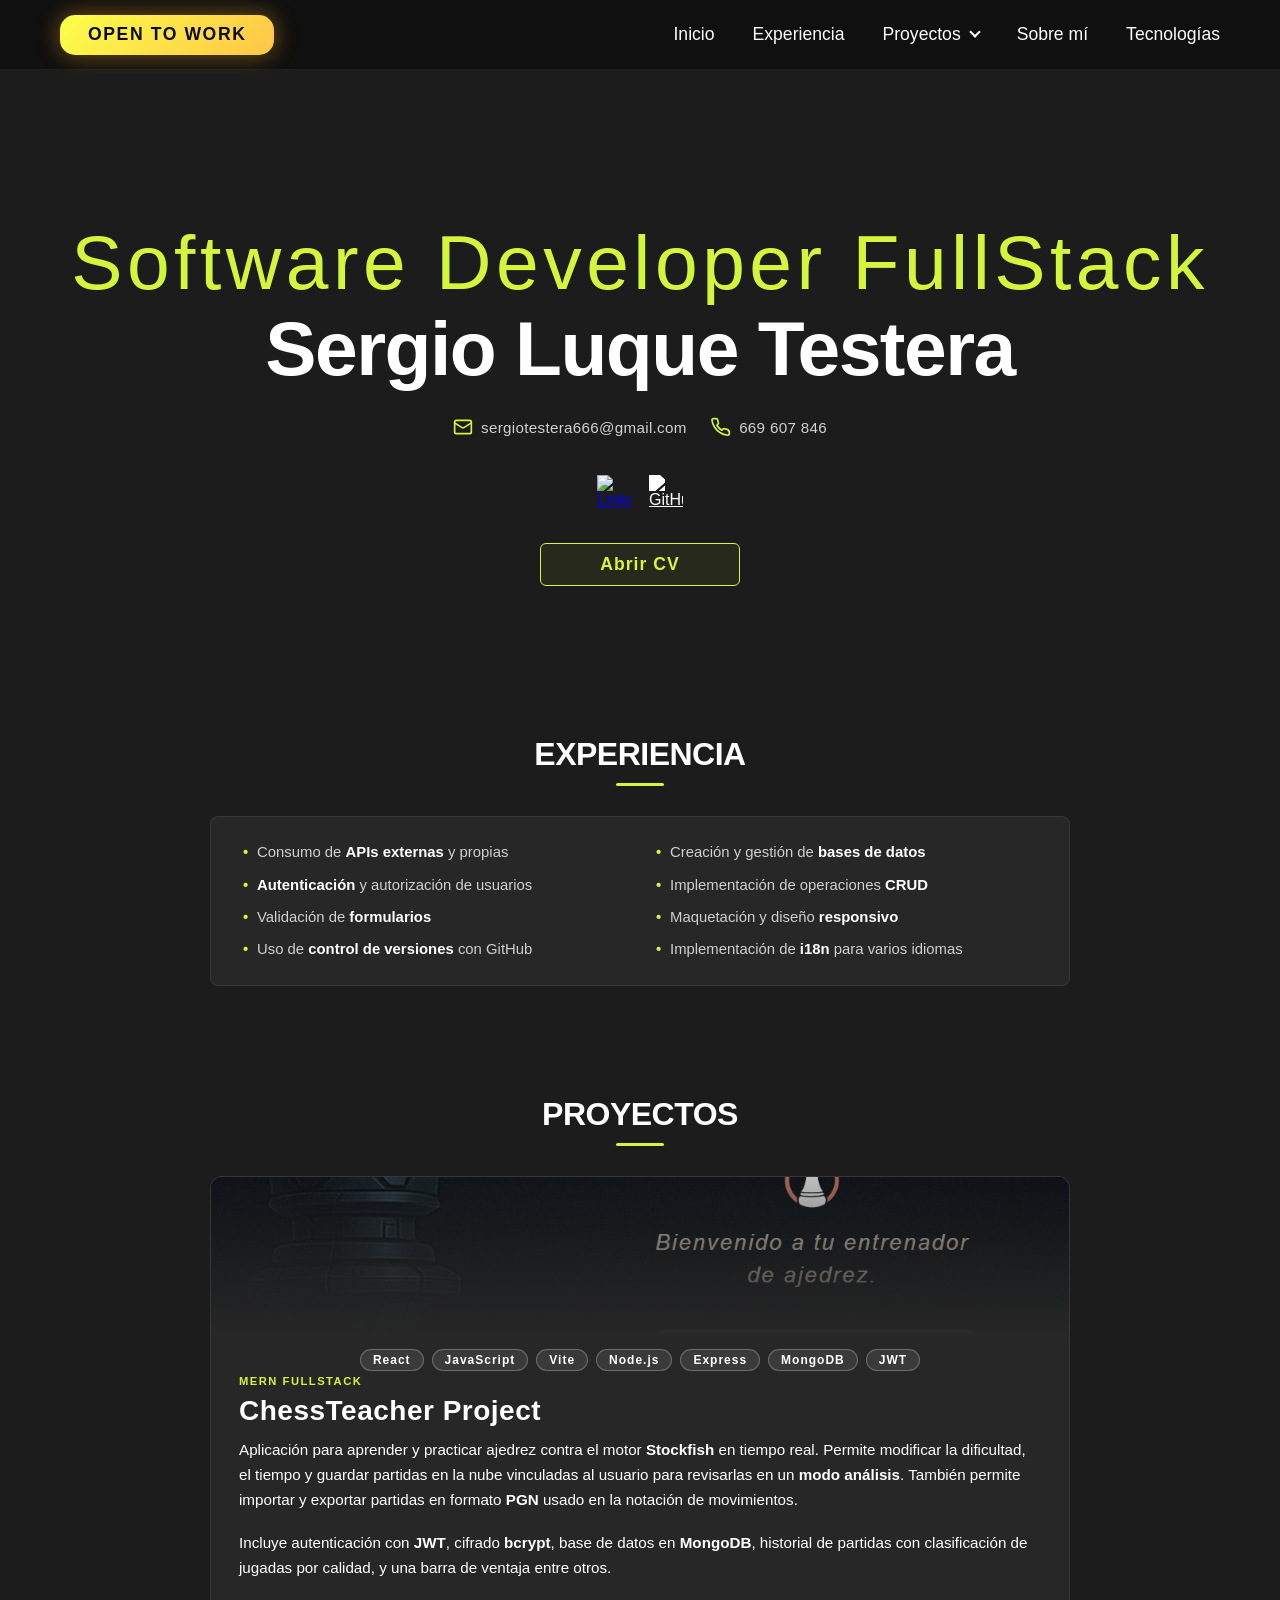
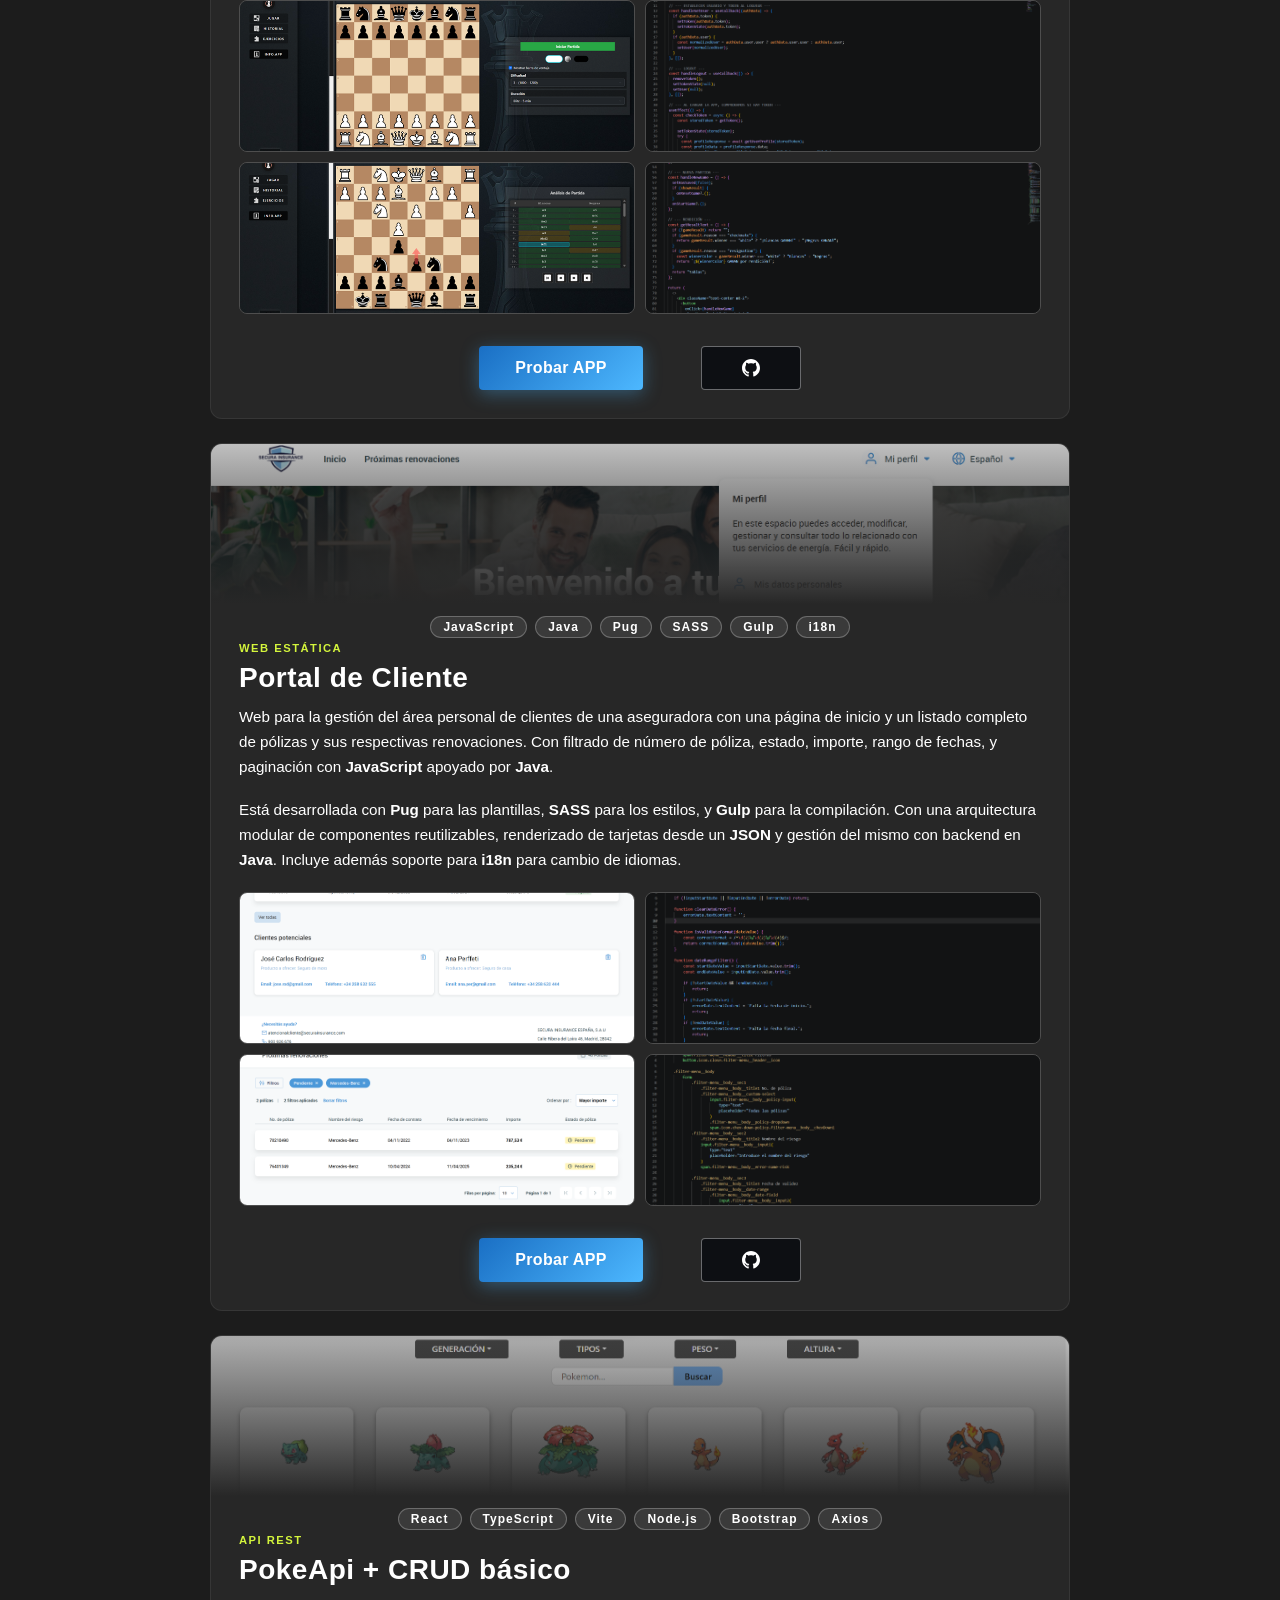
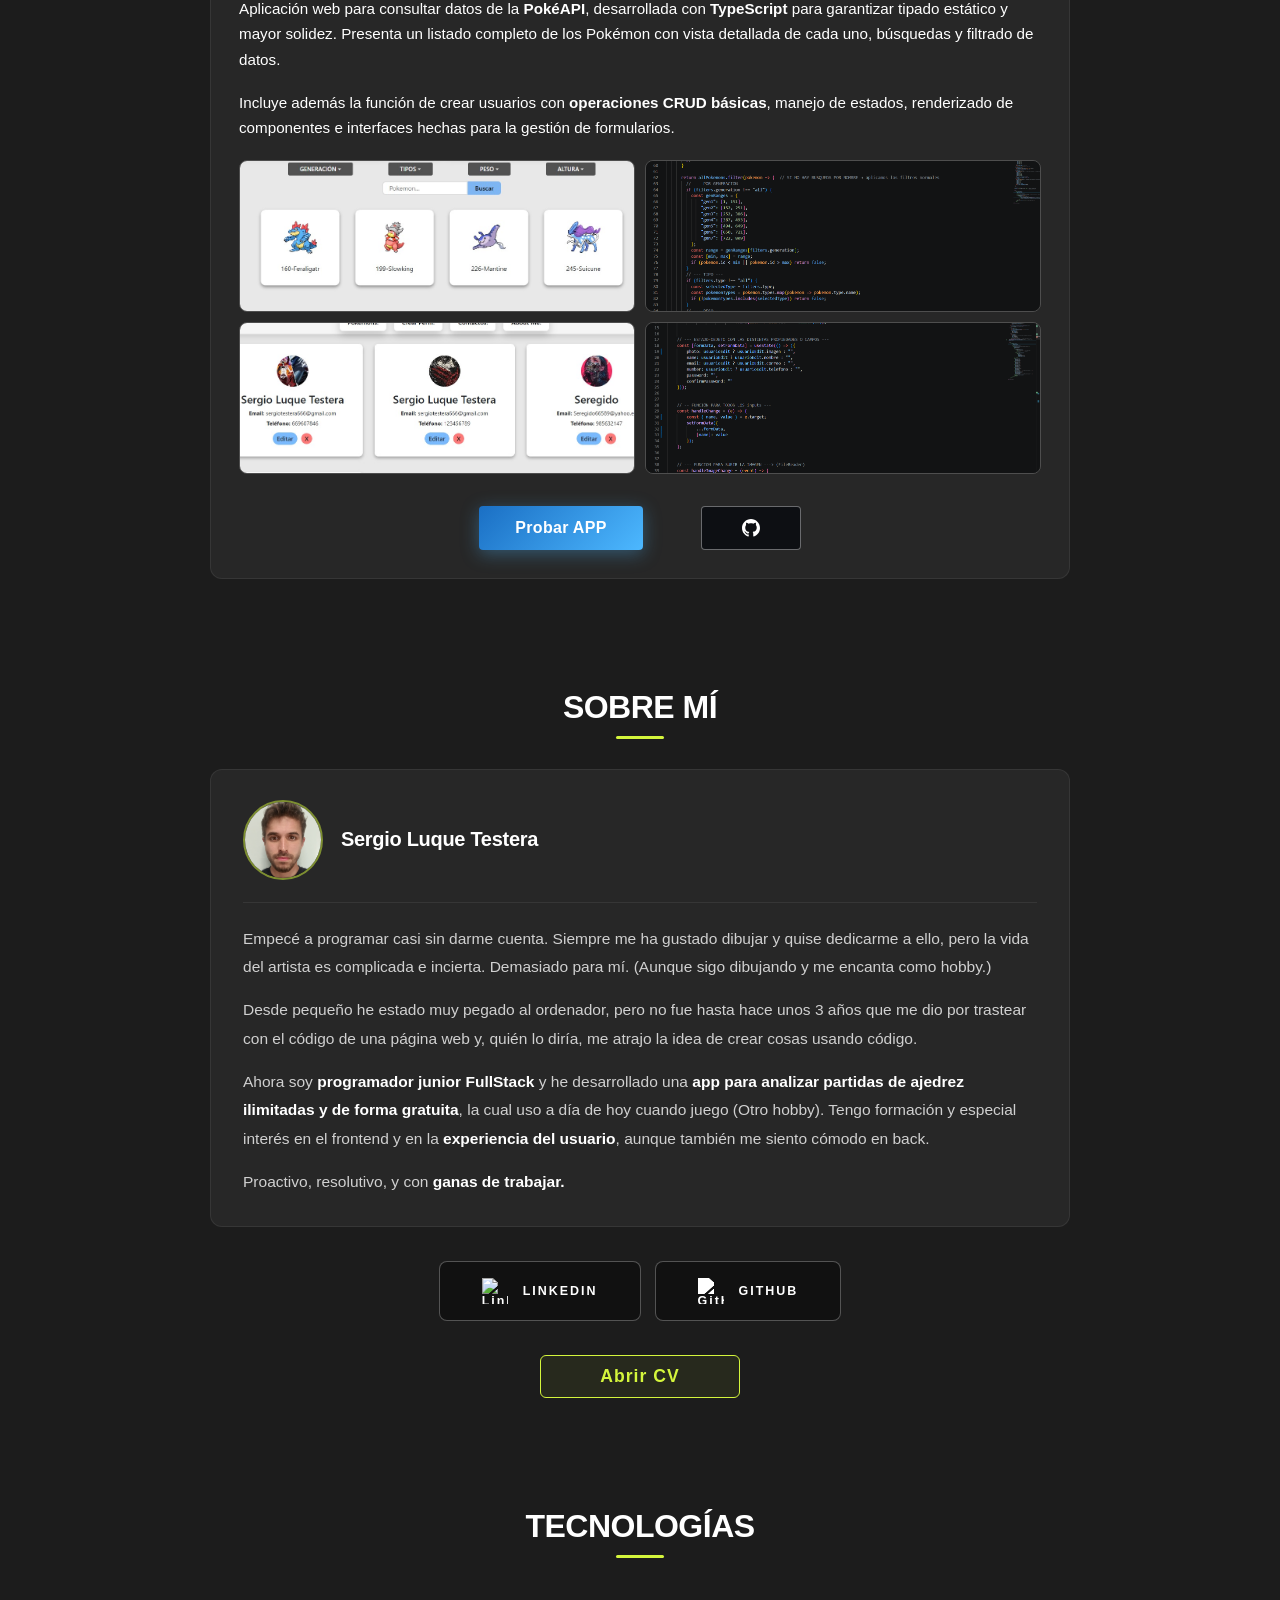
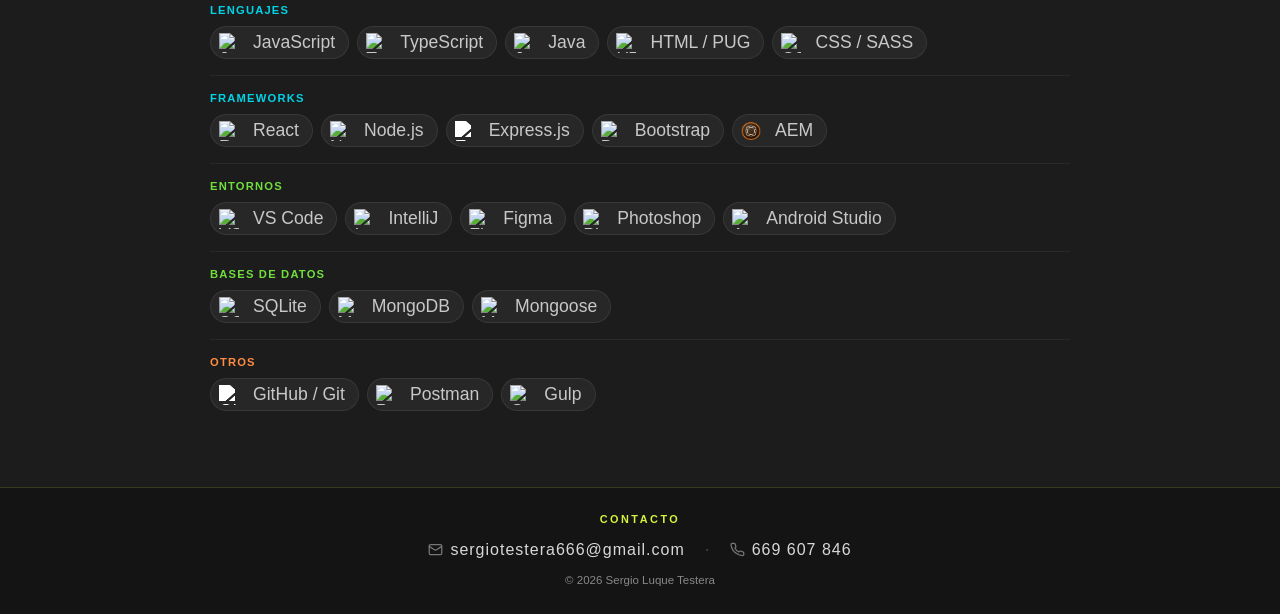
==== commit 8a2c7923: "." ====
--- a/index.html
+++ b/index.html
@@ -14,8 +14,10 @@
 <body>
     <nav class="navbar">
         <div class="nav-brand">
-            <div class="nav-brand-text">
-                <span class="nav-role">Bienvenid@.</span>
+            <div>
+                <span class="nav-open-to-work">
+                    Open to work
+                </span>
             </div>
         </div>
         <button class="nav-toggle" aria-label="Abrir menú">Menú</button>
@@ -216,12 +218,12 @@
                         (Aunque sigo dibujando y me encanta como hobby.)
                     </p>
                     <p>
-                        Un día me puse a trastear con el código de una página web y me gusto mucho lo que vi. Me pareció que programar era 
-                        como dibujar pero con lógica, y me atrajo la idea de crear cosas usando código. 
+                        Desde pequeño he estado muy pegado al ordenador, pero no fue hasta hace unos 3 años que me dio por trastear con el código de una 
+                        página web y, quién lo diría, me atrajo la idea de crear cosas usando código. 
                     </p>
                     <p>
-                        Ahora soy <strong>programador junior FullStack</strong> y he creado una <strong>app para analizar partidas de ajedrez
-                        ilimitadas y de forma gratuita</strong>, la cual sigo usando a dia de hoy cuando juego (Otro hobby). Tengo formación y especial interés en el frontend y
+                        Ahora soy <strong>programador junior FullStack</strong> y he desarrollado una <strong>app para analizar partidas de ajedrez
+                        ilimitadas y de forma gratuita</strong>, la cual uso a día de hoy cuando juego (Otro hobby). Tengo formación y especial interés en el frontend y
                         en la <strong>experiencia del usuario</strong>, aunque también me siento cómodo en back.
                     </p>
                     <p>
--- a/CSSs/index.css
+++ b/CSSs/index.css
@@ -14,19 +14,21 @@
     color: #ffffff;
 }
 
-/* ===== NAVBAR ===== */
+/* ===== NAVBAR (mobile-first) ===== */
 .navbar {
     display: flex;
     justify-content: space-between;
     align-items: center;
-    padding: 16px 60px;
     background-color: #0c0c0caf;
-    position: sticky;
+    position: fixed;
     top: 0;
+    left: 0;
+    right: 0;
     z-index: 1000;
     margin-bottom: 20px;
     border-bottom: 1px solid rgba(255, 255, 255, 0.06);
-    height: 70px;
+    padding: 16px 20px;
+    height: 50px;
 }
 
 .nav-brand {
@@ -69,88 +71,226 @@
     letter-spacing: 3px;
 }
 
+.nav-open-to-work {
+    display: inline-flex;
+    align-items: center;
+    gap: 8px;
+    padding: 5px 16px;
+    background: linear-gradient(135deg, #fcff4a, #ffc547);
+    border: none;
+    border-radius: 15px;
+    color: #0c0c0c;
+    font-size: 0.85rem;
+    font-weight: 800;
+    letter-spacing: 0.09em;
+    text-transform: uppercase;
+    box-shadow: 0 0 14px rgba(249, 115, 22, 0.5);
+}
+
+.otw-dot {
+    width: 8px;
+    height: 8px;
+    border-radius: 50%;
+    background-color: #0c0c0c;
+    flex-shrink: 0;
+    animation: otw-pulse 1.8s ease-in-out infinite;
+}
+
+@keyframes otw-pulse {
+    0%, 100% { box-shadow: 0 0 0 0 rgba(12, 12, 12, 0.6); }
+    50%       { box-shadow: 0 0 0 5px rgba(12, 12, 12, 0); }
+}
+
+.nav-toggle {
+    display: inline-flex;
+    align-items: center;
+    background: transparent;
+    border: 1.5px solid #ffffff;
+    color: #ffffff;
+    border-radius: 6px;
+    padding: 7px 18px;
+    font-size: 0.95rem;
+    font-weight: 600;
+    letter-spacing: 1px;
+    cursor: pointer;
+    transition: background 0.2s ease;
+}
+
+.nav-toggle:hover {
+    background: rgba(212, 245, 60, 0.1);
+}
+
+.nav-dropdown {
+    position: relative;
+}
+
 .nav-links {
+    display: none;
+    flex-direction: column;
     list-style: none;
-    display: flex;
-    gap: 38px;
-}
-
-.nav-links a {
+    position: absolute;
+    top: 50px;
+    left: 0;
+    right: 0;
+    background-color: #1a1a1a;
+    border-bottom: 1px solid rgba(255, 255, 255, 0.1);
+    z-index: 999;
+    padding: 6px 0;
+    gap: 0;
+}
+
+.nav-links.open {
+    display: flex;
+}
+
+.nav-links li {
+    width: 100%;
+}
+
+.nav-links > li > a {
+    display: block;
     text-decoration: none;
     color: #fcfcfc;
-    font-size: 1.1rem;
+    padding: 13px 24px;
+    font-size: 1rem;
     font-weight: 500;
+    border-bottom: 1px solid rgba(255, 255, 255, 0.05);
     transition: color 0.3s ease;
 }
 
-.nav-links a:hover {
-    color: #d4f53c;
-}
-
-/* ===== DROPDOWN ===== */
-.nav-dropdown {
-    position: relative;
-}
-
-.nav-dropdown > a::after {
-    content: '';
-    display: inline-block;
-    margin-left: 10px;
-    width: 6px;
-    height: 6px;
-    border-right: 2px solid currentColor;
-    border-bottom: 2px solid currentColor;
-    transform: translateY(-3px) rotate(45deg);
-    transition: transform 0.25s ease;
-    vertical-align: middle;
-}
-
-.nav-dropdown:hover > a::after {
-    transform: translateY(0px) rotate(-135deg);
-}
-
-.dropdown-menu {
-    position: absolute;
-    top: calc(100% + 14px);
-    left: 50%;
-    transform: translateX(-50%) translateY(-6px);
-    background-color: #272727;
-    border: 1px solid rgba(255, 255, 255, 0.1);
-    border-radius: 10px;
-    padding: 6px 0;
-    list-style: none;
-    min-width: 210px;
-    opacity: 0;
-    visibility: hidden;
-    transition: opacity 0.22s ease, transform 0.22s ease, visibility 0.22s;
-    box-shadow: 0 10px 30px rgba(0, 0, 0, 0.45);
-    z-index: 200;
-}
-
-.nav-dropdown:hover .dropdown-menu {
+.nav-links > li > a:hover {
+    color: #d4f53c;
+}
+
+.nav-links .nav-dropdown > a::after {
+    display: none;
+}
+
+/* Sub-dropdown siempre visible en el menú móvil */
+.nav-links .dropdown-menu {
+    position: static;
     opacity: 1;
     visibility: visible;
-    transform: translateX(-50%) translateY(0);
-}
-
-.dropdown-menu li a {
+    transform: none;
+    background-color: rgba(255, 255, 255, 0.03);
+    border-radius: 0;
+    border: none;
+    border-bottom: 1px solid rgba(255, 255, 255, 0.05);
+    box-shadow: none;
+    padding: 0;
+    min-width: unset;
+    list-style: none;
+}
+
+.nav-links .dropdown-menu li a {
     display: block;
-    padding: 10px 20px;
+    padding: 10px 24px 10px 42px;
     color: #cccccc;
     font-size: 0.88rem;
     font-weight: 500;
     text-decoration: none;
     transition: color 0.2s ease, background-color 0.2s ease;
-    white-space: nowrap;
-}
-
-.dropdown-menu li a:hover {
+    border-bottom: 1px solid rgba(255, 255, 255, 0.03);
+}
+
+.nav-links .dropdown-menu li a:hover {
     color: #d4f53c;
     background-color: rgba(255, 255, 255, 0.04);
 }
 
-.dropdown-menu li:not(:last-child) {
-    border-bottom: 1px solid rgba(255, 255, 255, 0.05);
+/* ===== NAVBAR desktop ===== */
+@media (min-width: 930px) {
+    .navbar {
+        position: sticky;
+        left: unset;
+        right: unset;
+        padding: 16px 60px;
+        height: 70px;
+    }
+
+    .nav-toggle {
+        display: none;
+    }
+
+    .nav-links {
+        display: flex;
+        flex-direction: row;
+        position: static;
+        top: unset;
+        background-color: transparent;
+        border-bottom: none;
+        padding: 0;
+        gap: 38px;
+    }
+
+    .nav-links li {
+        width: auto;
+    }
+
+    .nav-links > li > a {
+        padding: 0;
+        font-size: 1.1rem;
+        border-bottom: none;
+    }
+
+    .nav-links .nav-dropdown > a::after {
+        content: '';
+        display: inline-block;
+        margin-left: 10px;
+        width: 6px;
+        height: 6px;
+        border-right: 2px solid currentColor;
+        border-bottom: 2px solid currentColor;
+        transform: translateY(-3px) rotate(45deg);
+        transition: transform 0.25s ease;
+        vertical-align: middle;
+    }
+
+    .nav-dropdown:hover > a::after {
+        transform: translateY(0px) rotate(-135deg);
+    }
+
+    .nav-links .dropdown-menu {
+        position: absolute;
+        top: calc(100% + 14px);
+        left: 50%;
+        transform: translateX(-50%) translateY(-6px);
+        background-color: #272727;
+        border: 1px solid rgba(255, 255, 255, 0.1);
+        border-bottom: none;
+        border-radius: 10px;
+        padding: 6px 0;
+        min-width: 210px;
+        opacity: 0;
+        visibility: hidden;
+        transition: opacity 0.22s ease, transform 0.22s ease, visibility 0.22s;
+        box-shadow: 0 10px 30px rgba(0, 0, 0, 0.45);
+        z-index: 200;
+    }
+
+    .nav-dropdown:hover .dropdown-menu {
+        opacity: 1;
+        visibility: visible;
+        transform: translateX(-50%) translateY(0);
+    }
+
+    .nav-links .dropdown-menu li a {
+        padding: 10px 20px;
+        border-bottom: none;
+        white-space: nowrap;
+    }
+
+    .nav-links .dropdown-menu li:not(:last-child) {
+        border-bottom: 1px solid rgba(255, 255, 255, 0.05);
+    }
+
+    .nav-open-to-work {
+        padding: 0 28px;
+        height: 40px;
+        font-size: 1.1rem;
+        gap: 12px;
+        box-shadow: 0 0 22px rgba(249, 169, 22, 0.45);
+    }
 }
 
 /* ===== HERO ===== */
@@ -360,98 +500,9 @@
 }
 
 /* ===== RESPONSIVE MOBILE ===== */
-.nav-toggle {
-    display: none;
-}
-
 @media (max-width: 768px) {
     body {
         overflow-x: hidden;
-    }
-
-    /* Navbar */
-    .navbar {
-        position: fixed;
-        top: 0;
-        left: 0;
-        right: 0;
-        padding: 16px 20px;
-        justify-content: space-between;
-        height: 50px;
-    }
-
-    .nav-toggle {
-        display: inline-flex;
-        align-items: center;
-        background: transparent;
-        border: 1.5px solid #ffffff;
-        color: #ffffff;
-        border-radius: 6px;
-        padding: 7px 18px;
-        font-size: 0.95rem;
-        font-weight: 600;
-        letter-spacing: 1px;
-        cursor: pointer;
-        transition: background 0.2s ease;
-    }
-
-    .nav-toggle:hover {
-        background: rgba(212, 245, 60, 0.1);
-    }
-
-    .nav-links {
-        display: none;
-        flex-direction: column;
-        position: absolute;
-        top: 70px;
-        left: 0;
-        right: 0;
-        background-color: #1a1a1a;
-        border-bottom: 1px solid rgba(255, 255, 255, 0.1);
-        z-index: 999;
-        padding: 6px 0;
-        gap: 0;
-    }
-
-    .nav-links.open {
-        display: flex;
-    }
-
-    .nav-links li {
-        width: 100%;
-    }
-
-    .nav-links > li > a {
-        display: block;
-        padding: 13px 24px;
-        font-size: 1rem;
-        border-bottom: 1px solid rgba(255, 255, 255, 0.05);
-    }
-
-    /* Sub-dropdown siempre visible dentro del menú móvil */
-    .nav-links .dropdown-menu {
-        position: static;
-        opacity: 1;
-        visibility: visible;
-        transform: none;
-        background-color: rgba(255, 255, 255, 0.03);
-        border-radius: 0;
-        border: none;
-        border-bottom: 1px solid rgba(255, 255, 255, 0.05);
-        box-shadow: none;
-        padding: 0;
-        min-width: unset;
-    }
-
-    .nav-links .dropdown-menu li a {
-        padding: 10px 24px 10px 42px;
-        font-size: 0.88rem;
-        border-bottom: 1px solid rgba(255, 255, 255, 0.03);
-    }
-
-    /* Ocultar flecha del dropdown en móvil */
-    .nav-links .nav-dropdown > a::after {
-        display: none;
     }
 
     .hero-subtitle {
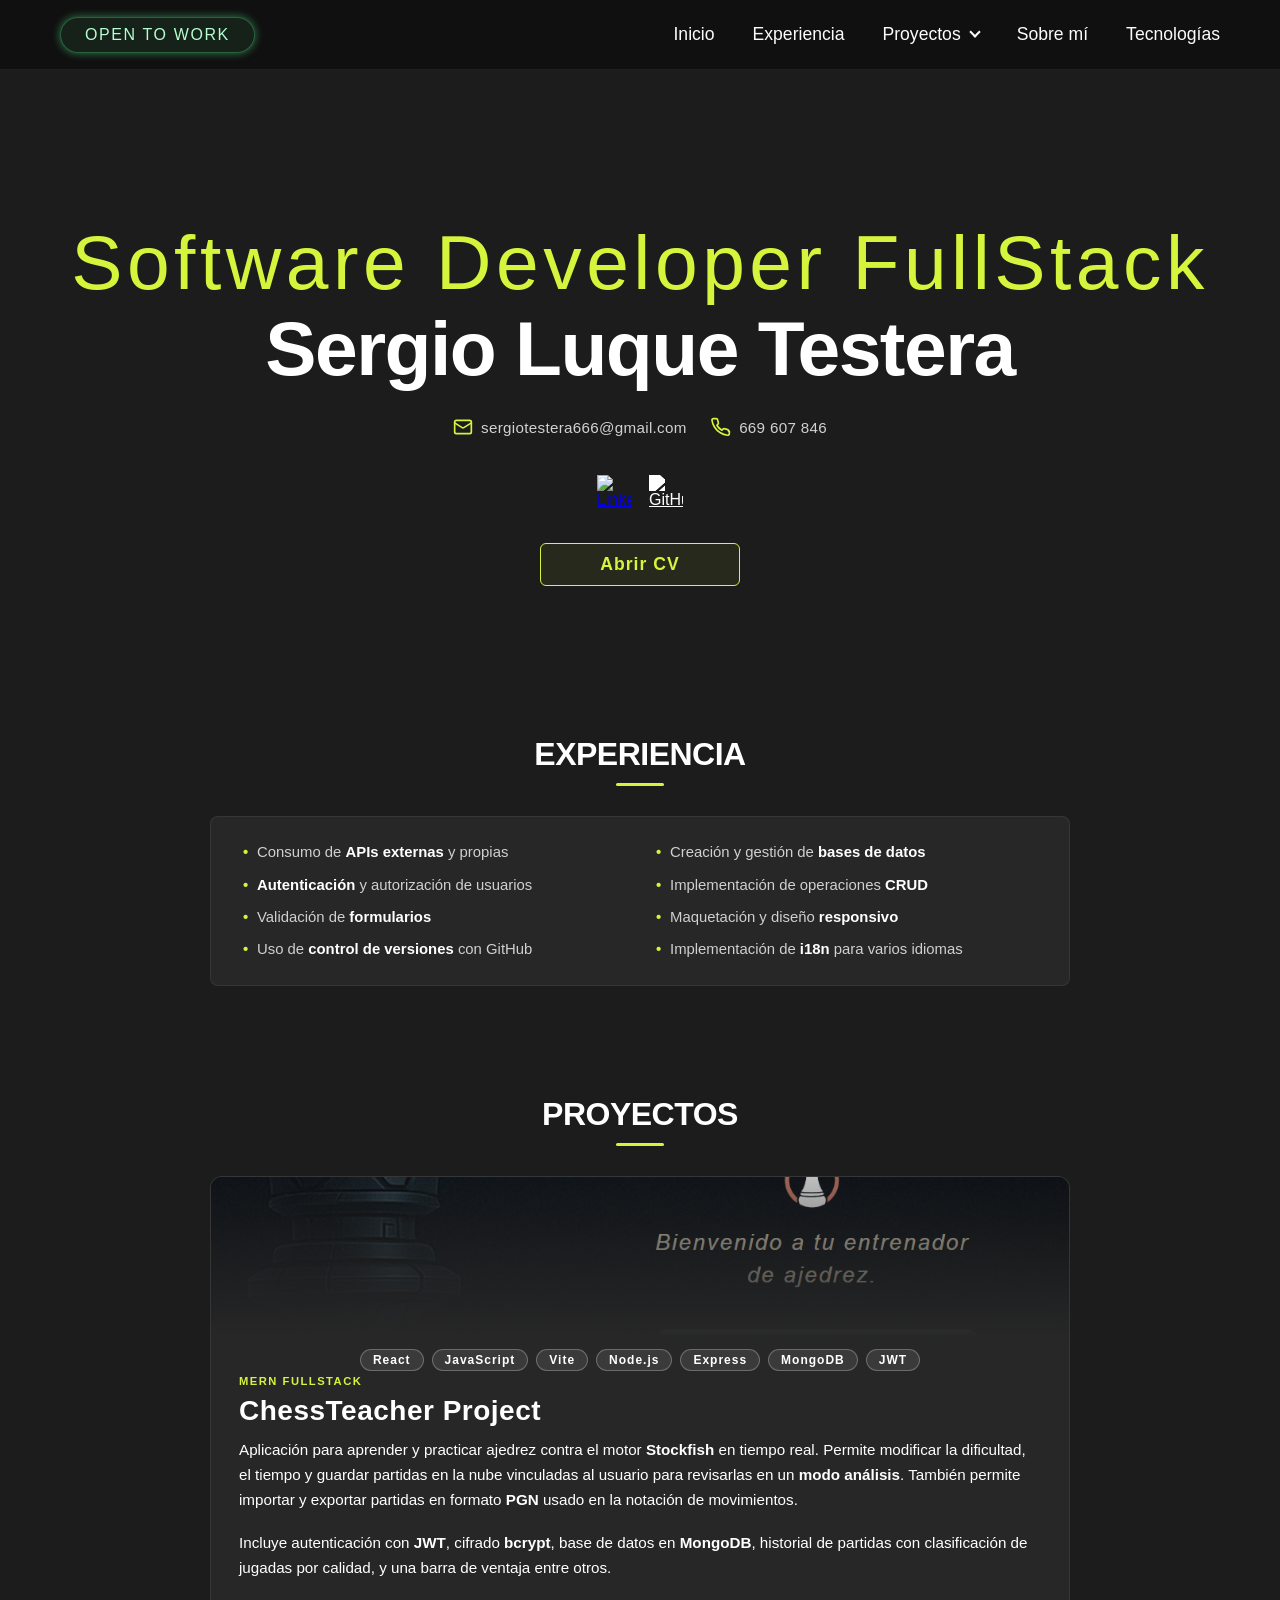
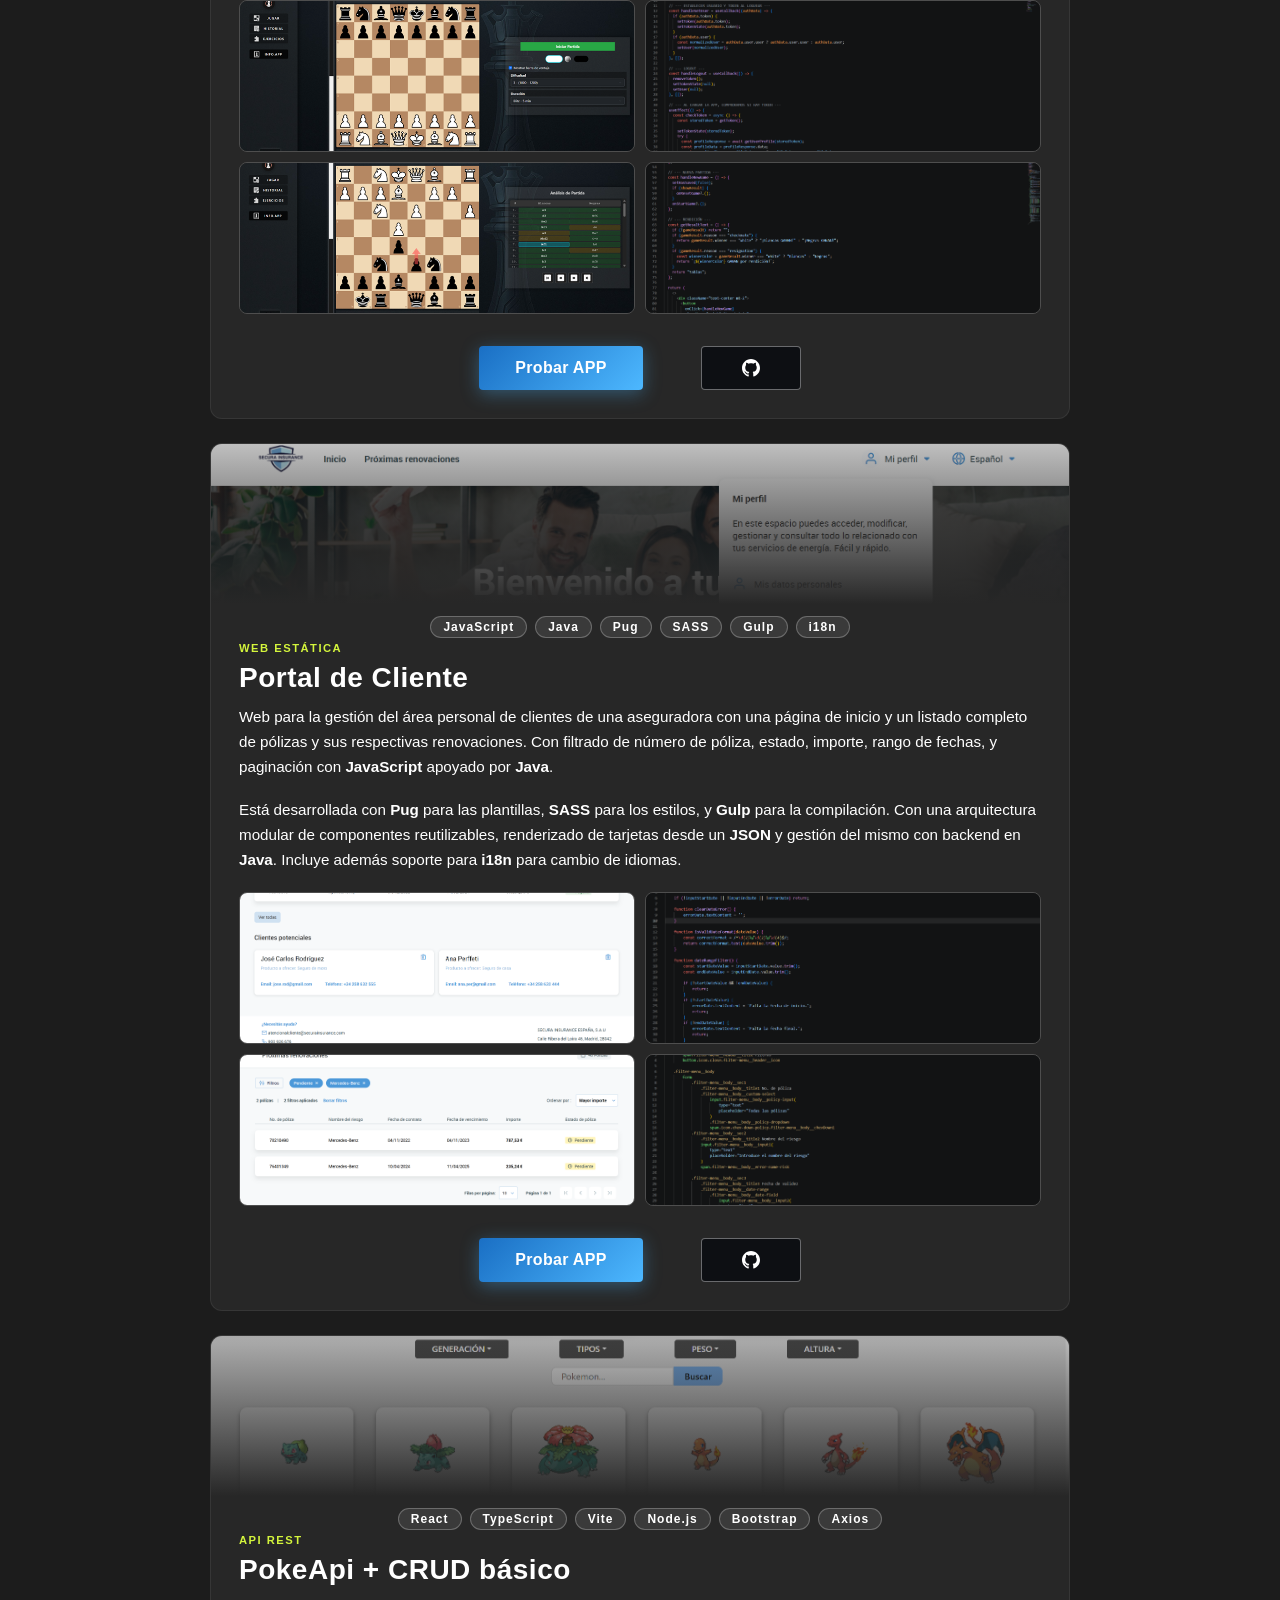
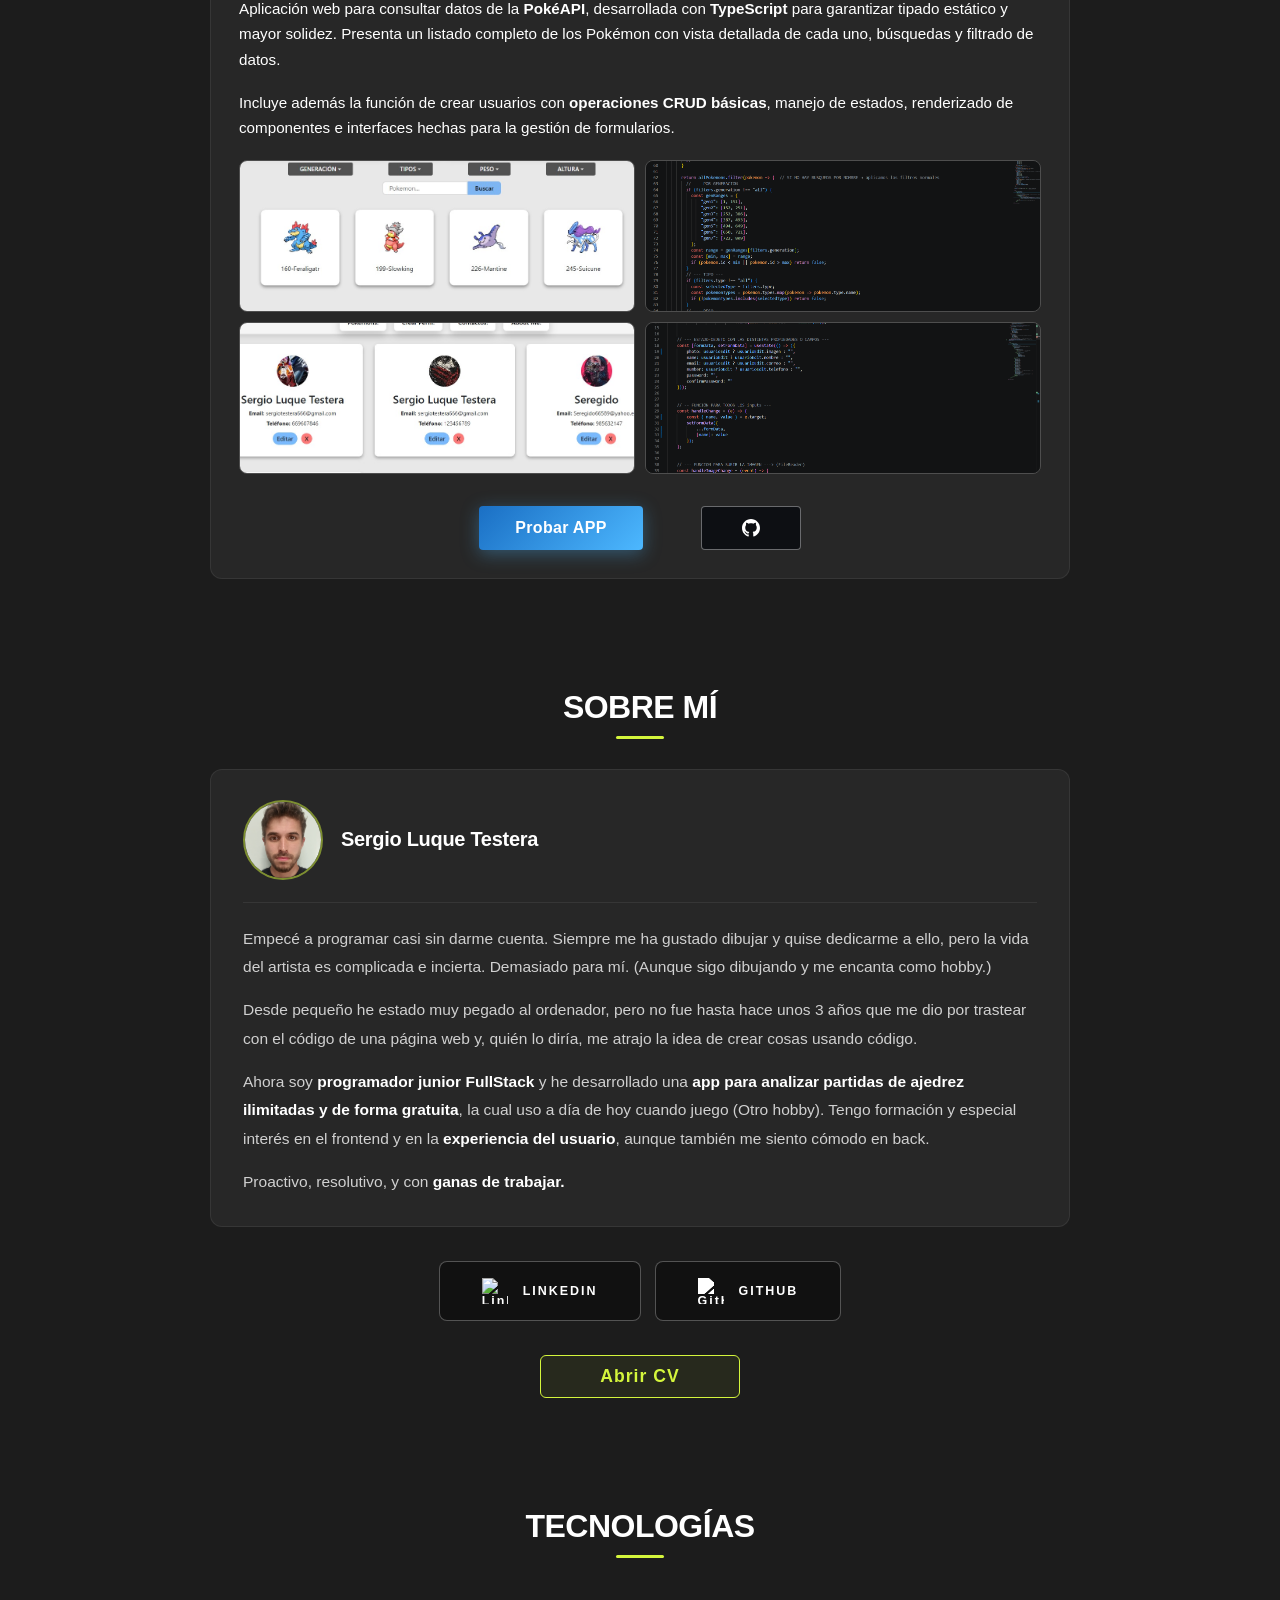
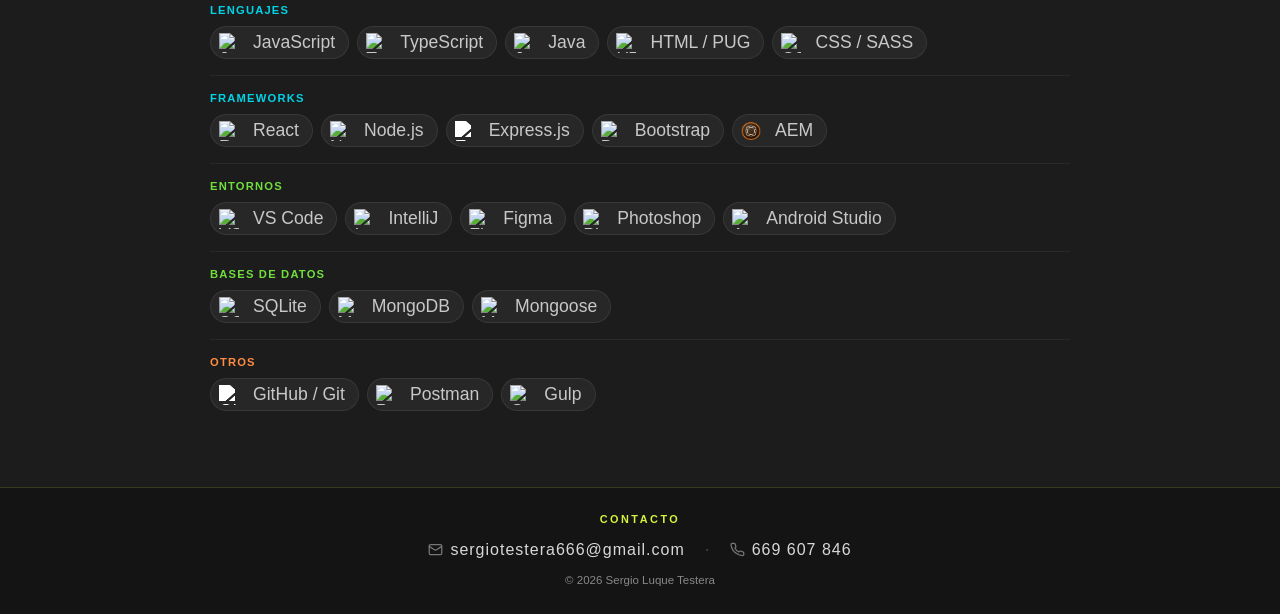
==== commit 0faa86a7: "." ====
--- a/index.html
+++ b/index.html
@@ -16,7 +16,7 @@
         <div class="nav-brand">
             <div>
                 <span class="nav-open-to-work">
-                    Open to work
+                    OPEN TO WORK
                 </span>
             </div>
         </div>
--- a/CSSs/index.css
+++ b/CSSs/index.css
@@ -75,30 +75,29 @@
     display: inline-flex;
     align-items: center;
     gap: 8px;
-    padding: 5px 16px;
-    background: linear-gradient(135deg, #fcff4a, #ffc547);
-    border: none;
-    border-radius: 15px;
-    color: #0c0c0c;
-    font-size: 0.85rem;
-    font-weight: 800;
-    letter-spacing: 0.09em;
-    text-transform: uppercase;
-    box-shadow: 0 0 14px rgba(249, 115, 22, 0.5);
+    padding: 5px 14px;
+    background: rgba(74, 222, 128, 0.08);
+    border: 1px solid rgba(74, 222, 128, 0.35);
+    border-radius: 20px;
+    color: #b3ffcf;
+    font-size: 0.8rem;
+    font-weight: 500;
+    letter-spacing: 0.04em;
+    box-shadow: 0 0 8px rgba(74, 222, 128, 0.534);
 }
 
 .otw-dot {
-    width: 8px;
-    height: 8px;
+    width: 7px;
+    height: 7px;
     border-radius: 50%;
-    background-color: #0c0c0c;
+    background-color: #4ade80;
     flex-shrink: 0;
-    animation: otw-pulse 1.8s ease-in-out infinite;
+    animation: otw-pulse 2.2s ease-in-out infinite;
 }
 
 @keyframes otw-pulse {
-    0%, 100% { box-shadow: 0 0 0 0 rgba(12, 12, 12, 0.6); }
-    50%       { box-shadow: 0 0 0 5px rgba(12, 12, 12, 0); }
+    0%, 100% { box-shadow: 0 0 0 0 rgba(74, 222, 128, 0.5); }
+    50%       { box-shadow: 0 0 0 4px rgba(74, 222, 128, 0); }
 }
 
 .nav-toggle {
@@ -285,11 +284,11 @@
     }
 
     .nav-open-to-work {
-        padding: 0 28px;
-        height: 40px;
-        font-size: 1.1rem;
-        gap: 12px;
-        box-shadow: 0 0 22px rgba(249, 169, 22, 0.45);
+        padding: 8px 24px;
+        height: auto;
+        font-size: 1rem;
+        gap: 8px;
+        letter-spacing: 0.1em;
     }
 }
 
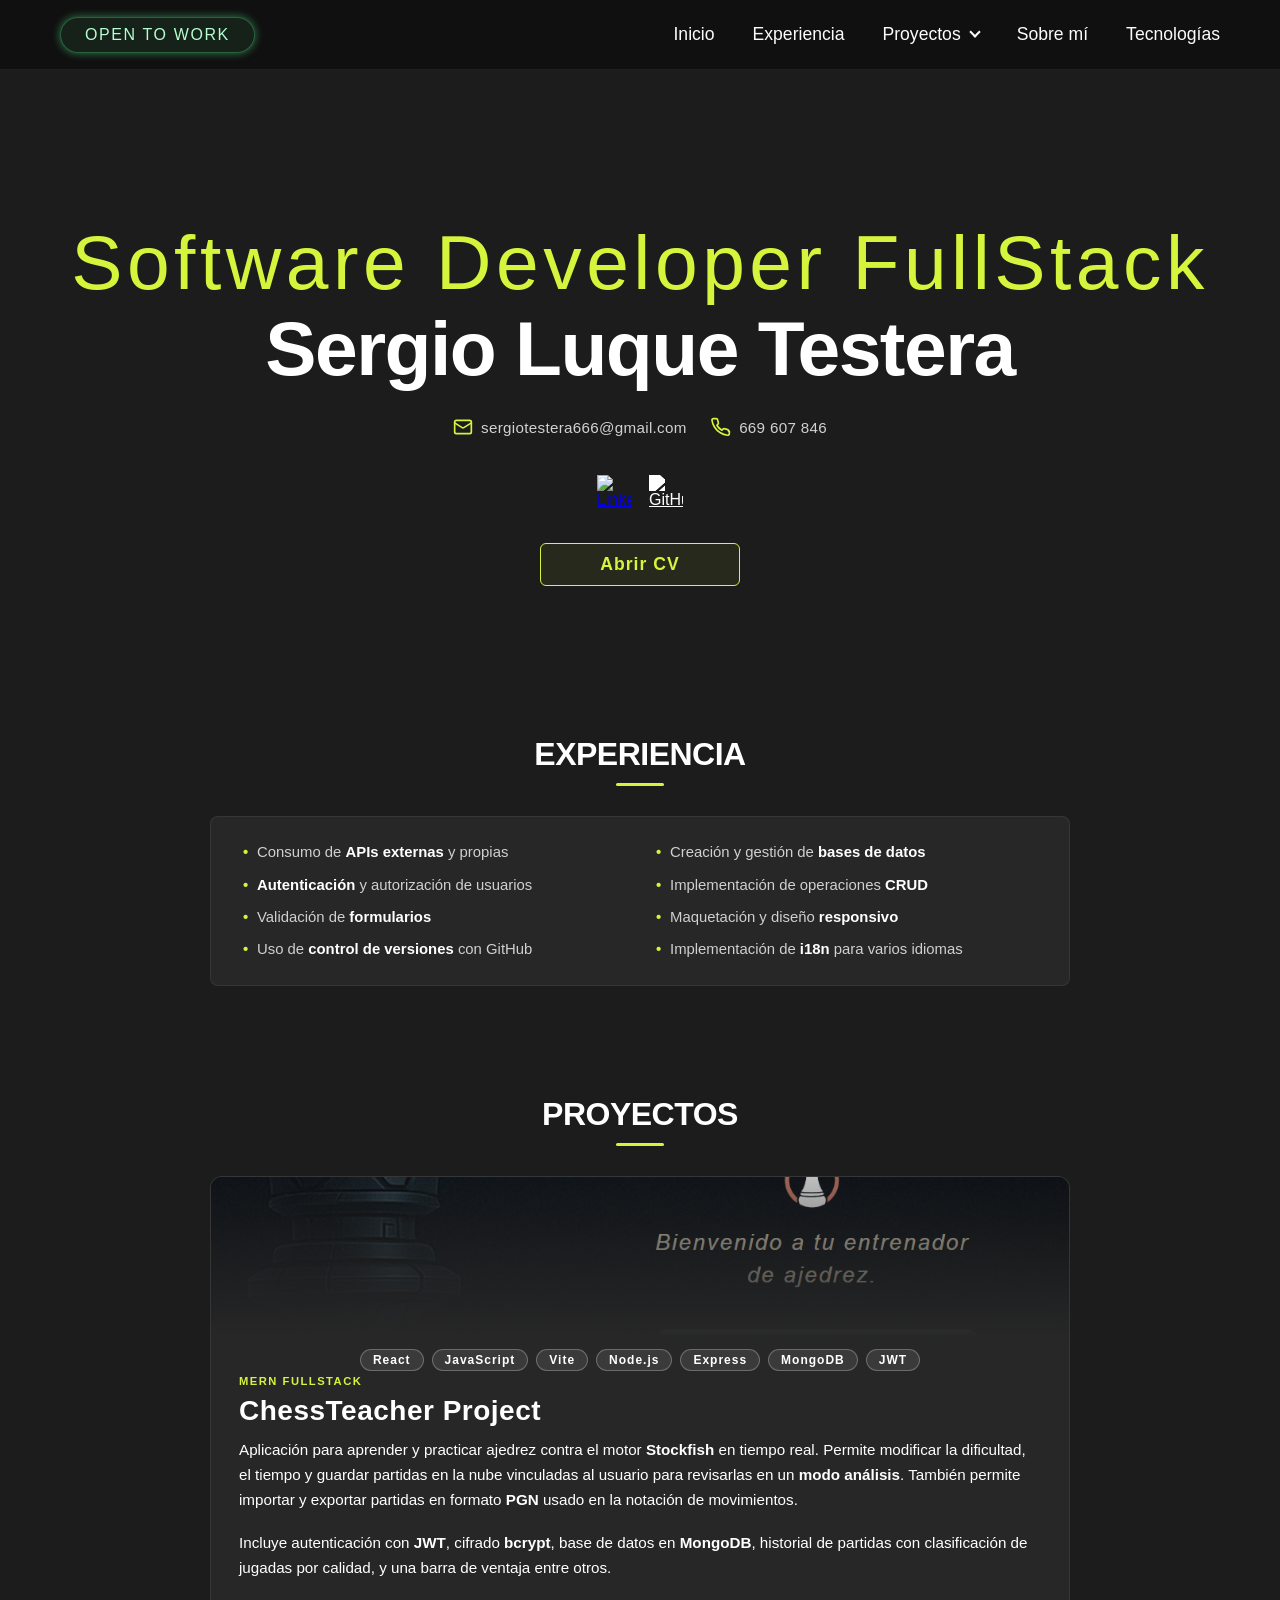
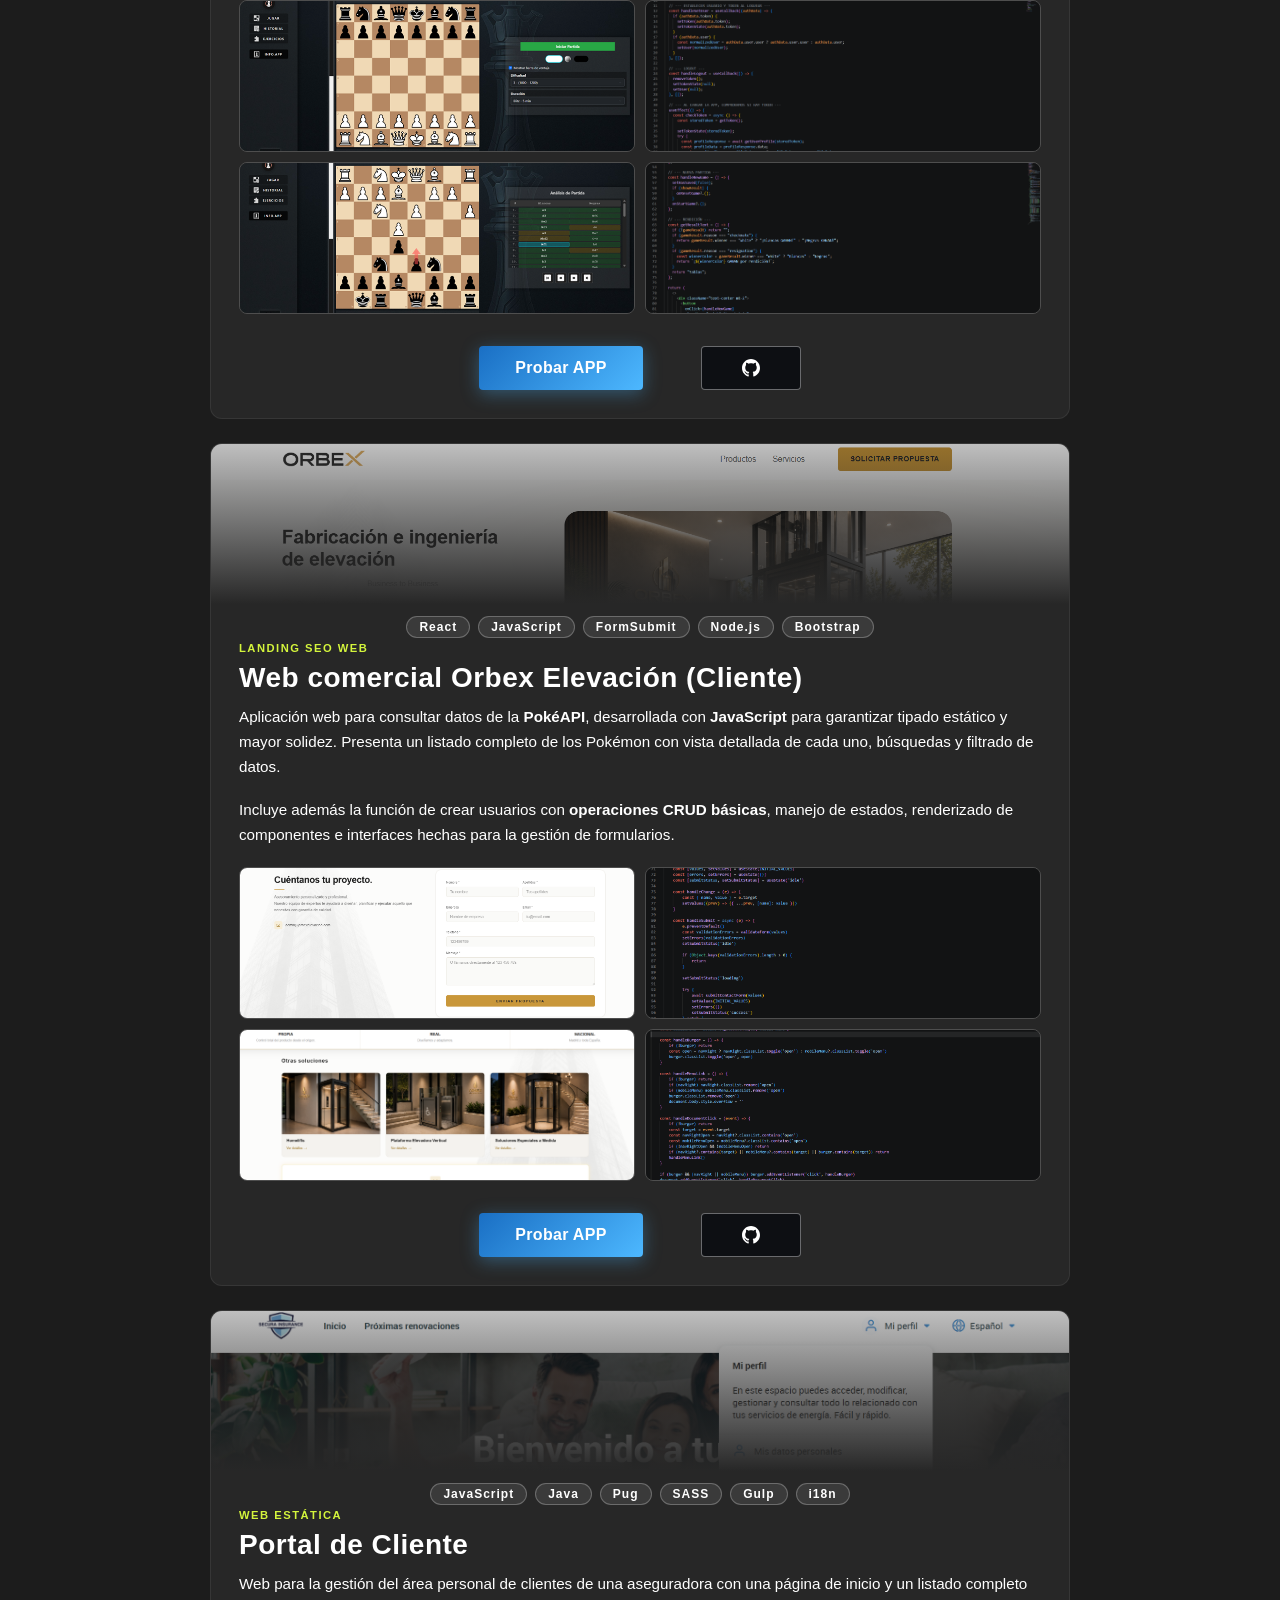
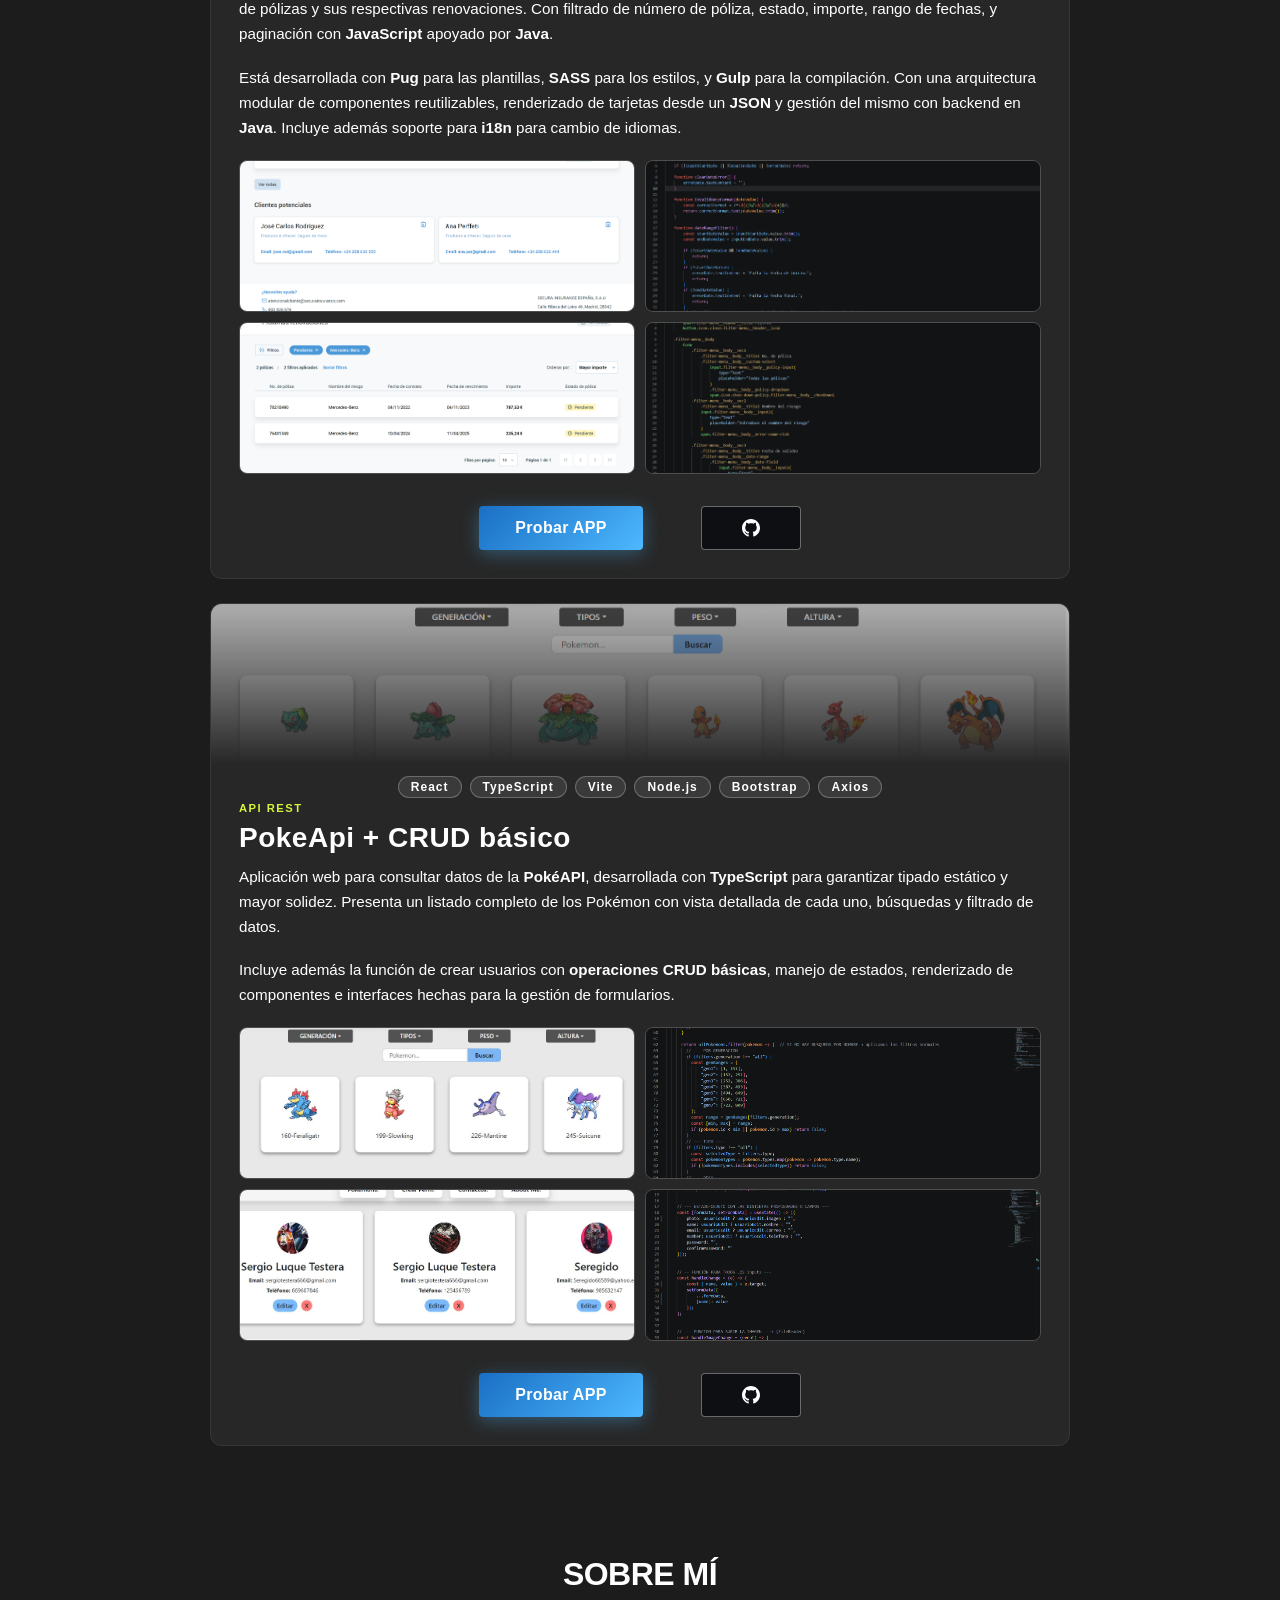
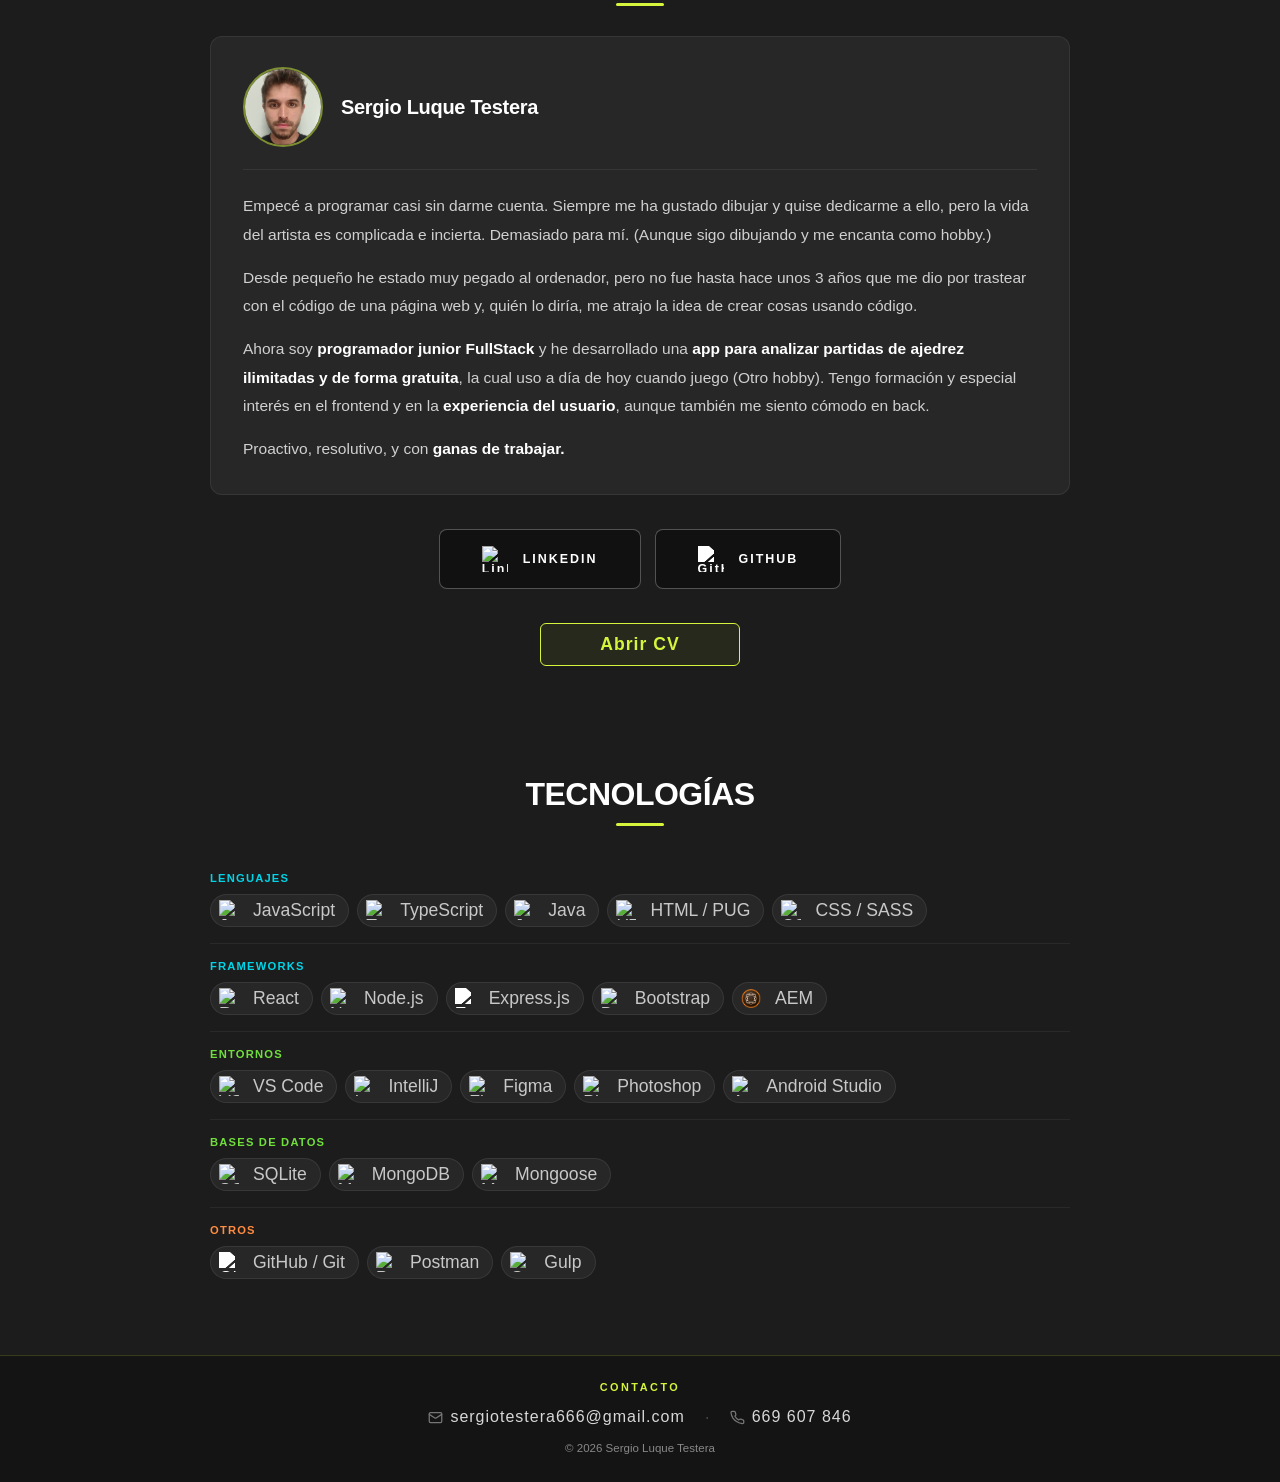
==== commit 8d14a3c5: "Nuevo proyecto añadido Orbex" ====
--- a/index.html
+++ b/index.html
@@ -119,6 +119,42 @@
                 </div>
             </div>
 
+            <div class="project-card" id="poke-project">
+                <div class="project-img" style="background-image: url('img/orb1.png');"></div>
+                <div class="project-body">
+                    <div class="project-tech">
+                        <span>React</span>
+                        <span>JavaScript</span>
+                        <span>FormSubmit</span>
+                        <span>Node.js</span>
+                        <span>Bootstrap</span>
+                    </div>
+                    <span class="project-label">Landing SEO Web</span>
+                    <h3 class="project-name">Web comercial Orbex Elevación (Cliente)</h3>
+                    <p class="project-desc">
+                        Aplicación web para consultar datos de la <strong>PokéAPI</strong>, desarrollada con <strong>JavaScript</strong>
+                        para garantizar tipado estático y mayor solidez. Presenta un listado completo
+                        de los Pokémon con vista detallada de cada uno, búsquedas y filtrado de datos.
+                    </p>
+                    <p class="project-desc">
+                        Incluye además la función de crear usuarios con <strong>operaciones CRUD básicas</strong>, manejo de estados,
+                        renderizado de componentes e interfaces hechas para la gestión de formularios.
+                    </p>
+                    <div class="card-screenshots">
+                        <div class="screenshot-wrap"><img src="img/orb2.png" alt="Captura 1"></div>
+                        <div class="screenshot-wrap"><img src="img/orb4.png" alt="Captura 2"></div>
+                        <div class="screenshot-wrap"><img src="img/orb3.png" alt="Captura 3"></div>
+                        <div class="screenshot-wrap"><img src="img/orb5.png" alt="Captura 4"></div>
+                    </div>
+                    <div class="project-actions">
+                        <a href="https://obex-adrian.vercel.app/" target="_blank" class="project-btn prove-btn">Probar APP</a>
+                        <a href="https://github.com/Seregido665/ObexAdrian" target="_blank" class="project-btn project-btn-github">
+                            <svg xmlns="http://www.w3.org/2000/svg" width="18" height="18" viewBox="0 0 24 24" fill="currentColor"><path d="M12 0c-6.626 0-12 5.373-12 12 0 5.302 3.438 9.8 8.207 11.387.599.111.793-.261.793-.577v-2.234c-3.338.726-4.033-1.416-4.033-1.416-.546-1.387-1.333-1.756-1.333-1.756-1.089-.745.083-.729.083-.729 1.205.084 1.839 1.237 1.839 1.237 1.07 1.834 2.807 1.304 3.492.997.107-.775.418-1.305.762-1.604-2.665-.305-5.467-1.334-5.467-5.931 0-1.311.469-2.381 1.236-3.221-.124-.303-.535-1.524.117-3.176 0 0 1.008-.322 3.301 1.23.957-.266 1.983-.399 3.003-.404 1.02.005 2.047.138 3.006.404 2.291-1.552 3.297-1.23 3.297-1.23.653 1.653.242 2.874.118 3.176.77.84 1.235 1.911 1.235 3.221 0 4.609-2.807 5.624-5.479 5.921.43.372.823 1.102.823 2.222v3.293c0 .319.192.694.801.576 4.765-1.589 8.199-6.086 8.199-11.386 0-6.627-5.373-12-12-12z"/></svg>
+                        </a>
+                    </div>
+                </div>
+            </div>
+
             <div class="project-card" id="portal-project">
                 <div class="project-img" style="background-image: url('img/land6.png');"></div>
                 <div class="project-body">
@@ -192,7 +228,6 @@
                     </div>
                 </div>
             </div>
-
         </div>
     </section>
 
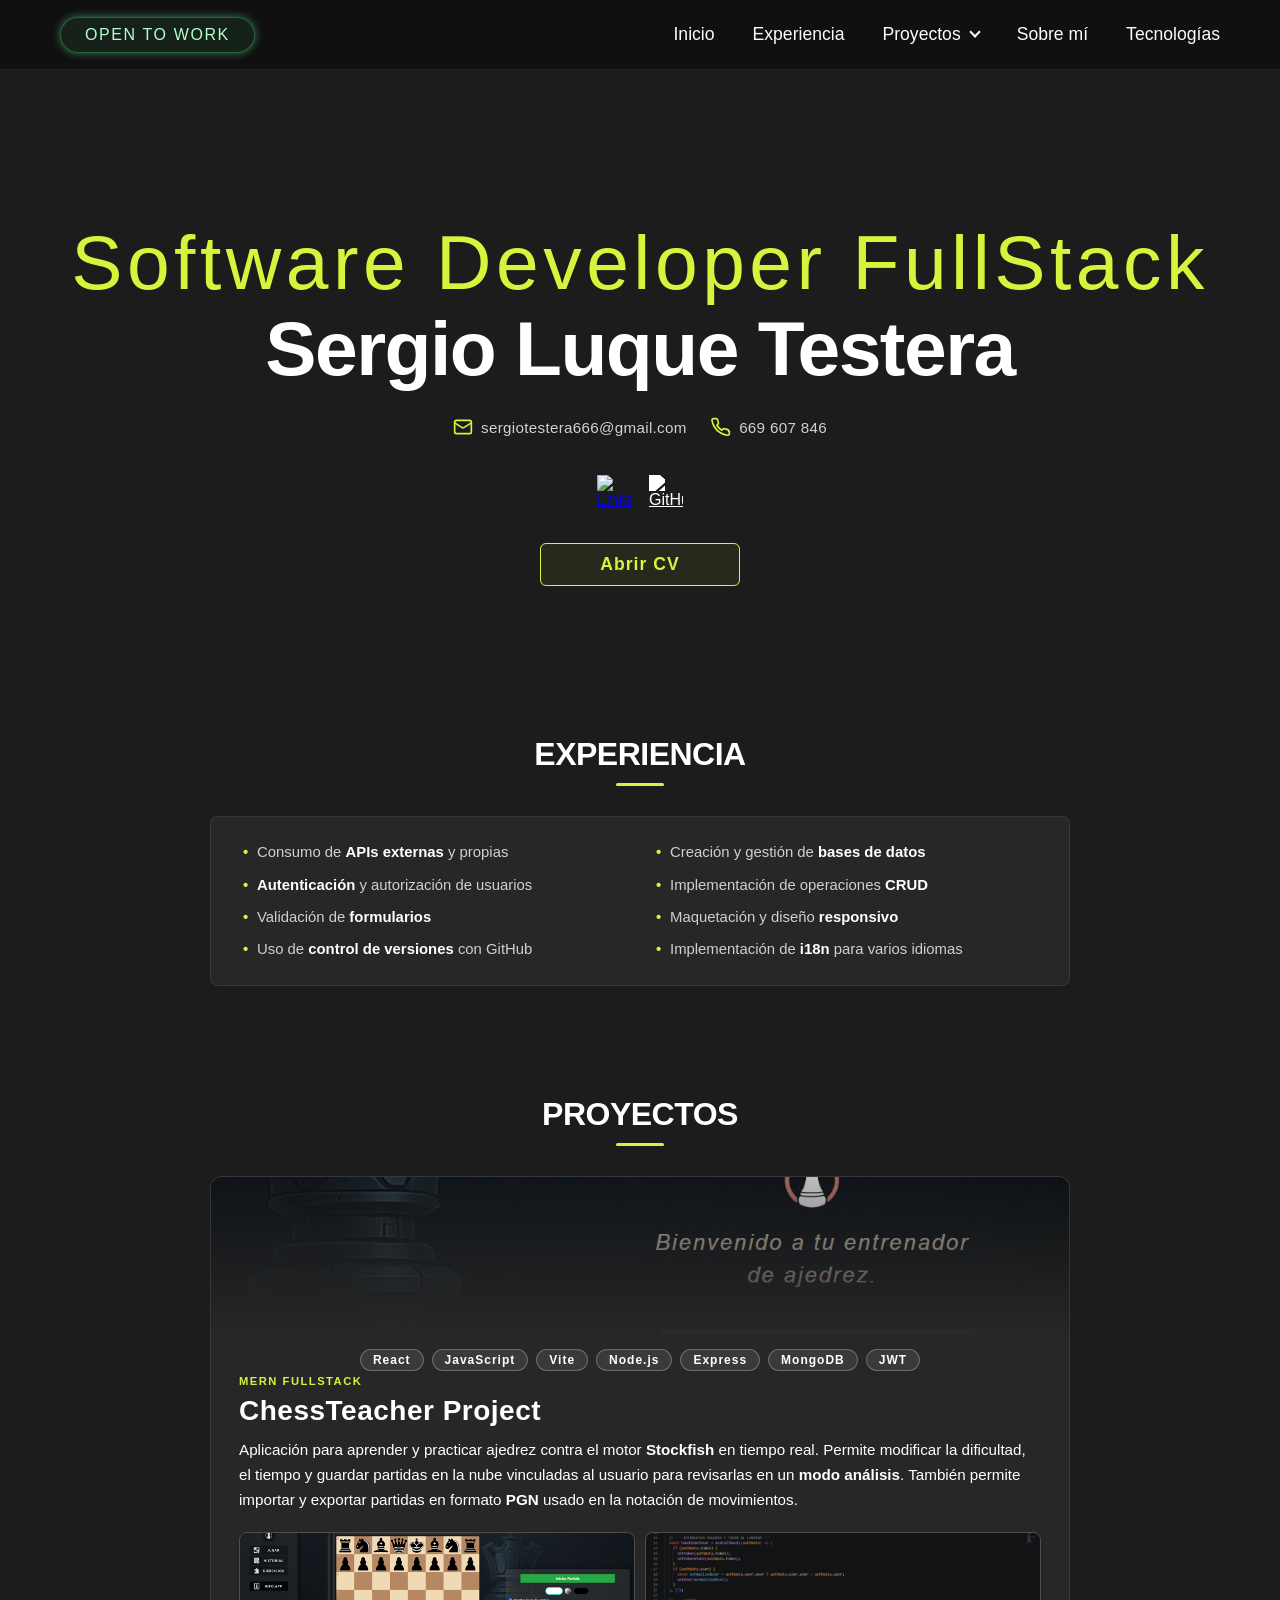
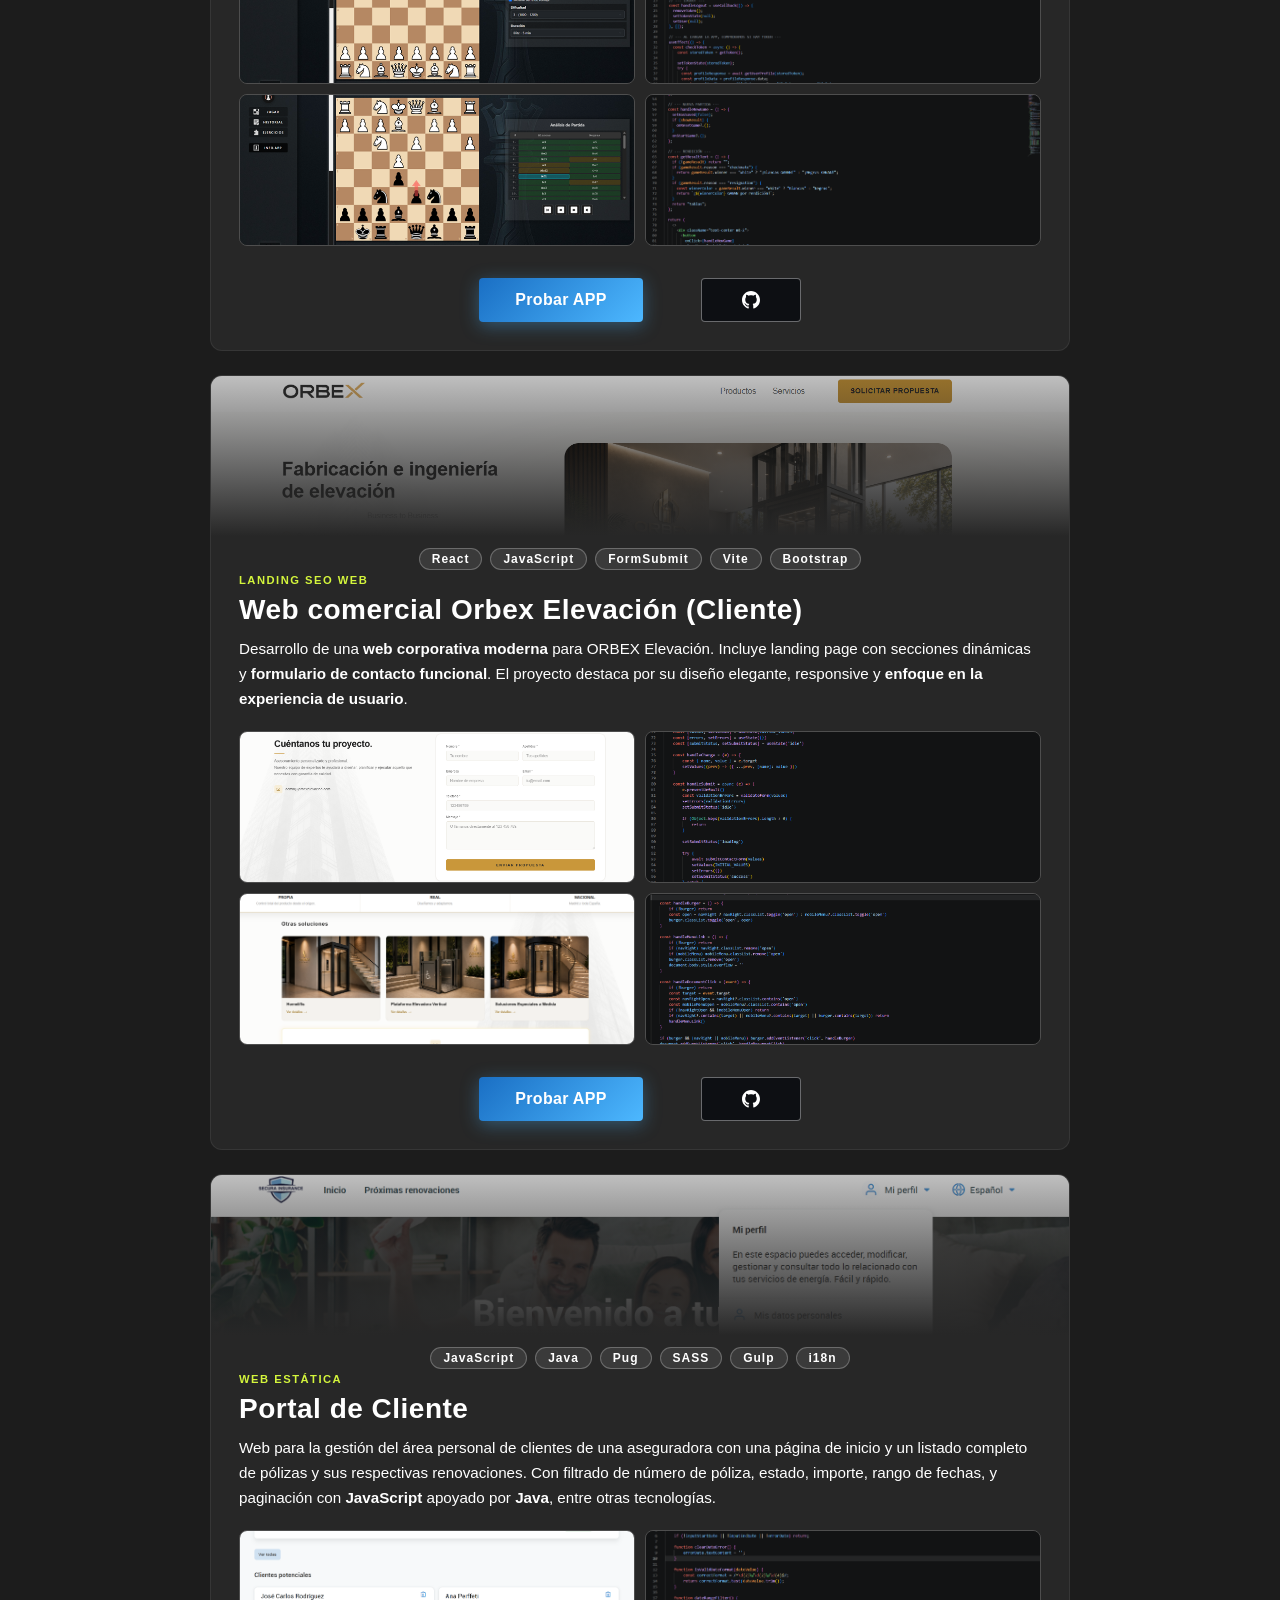
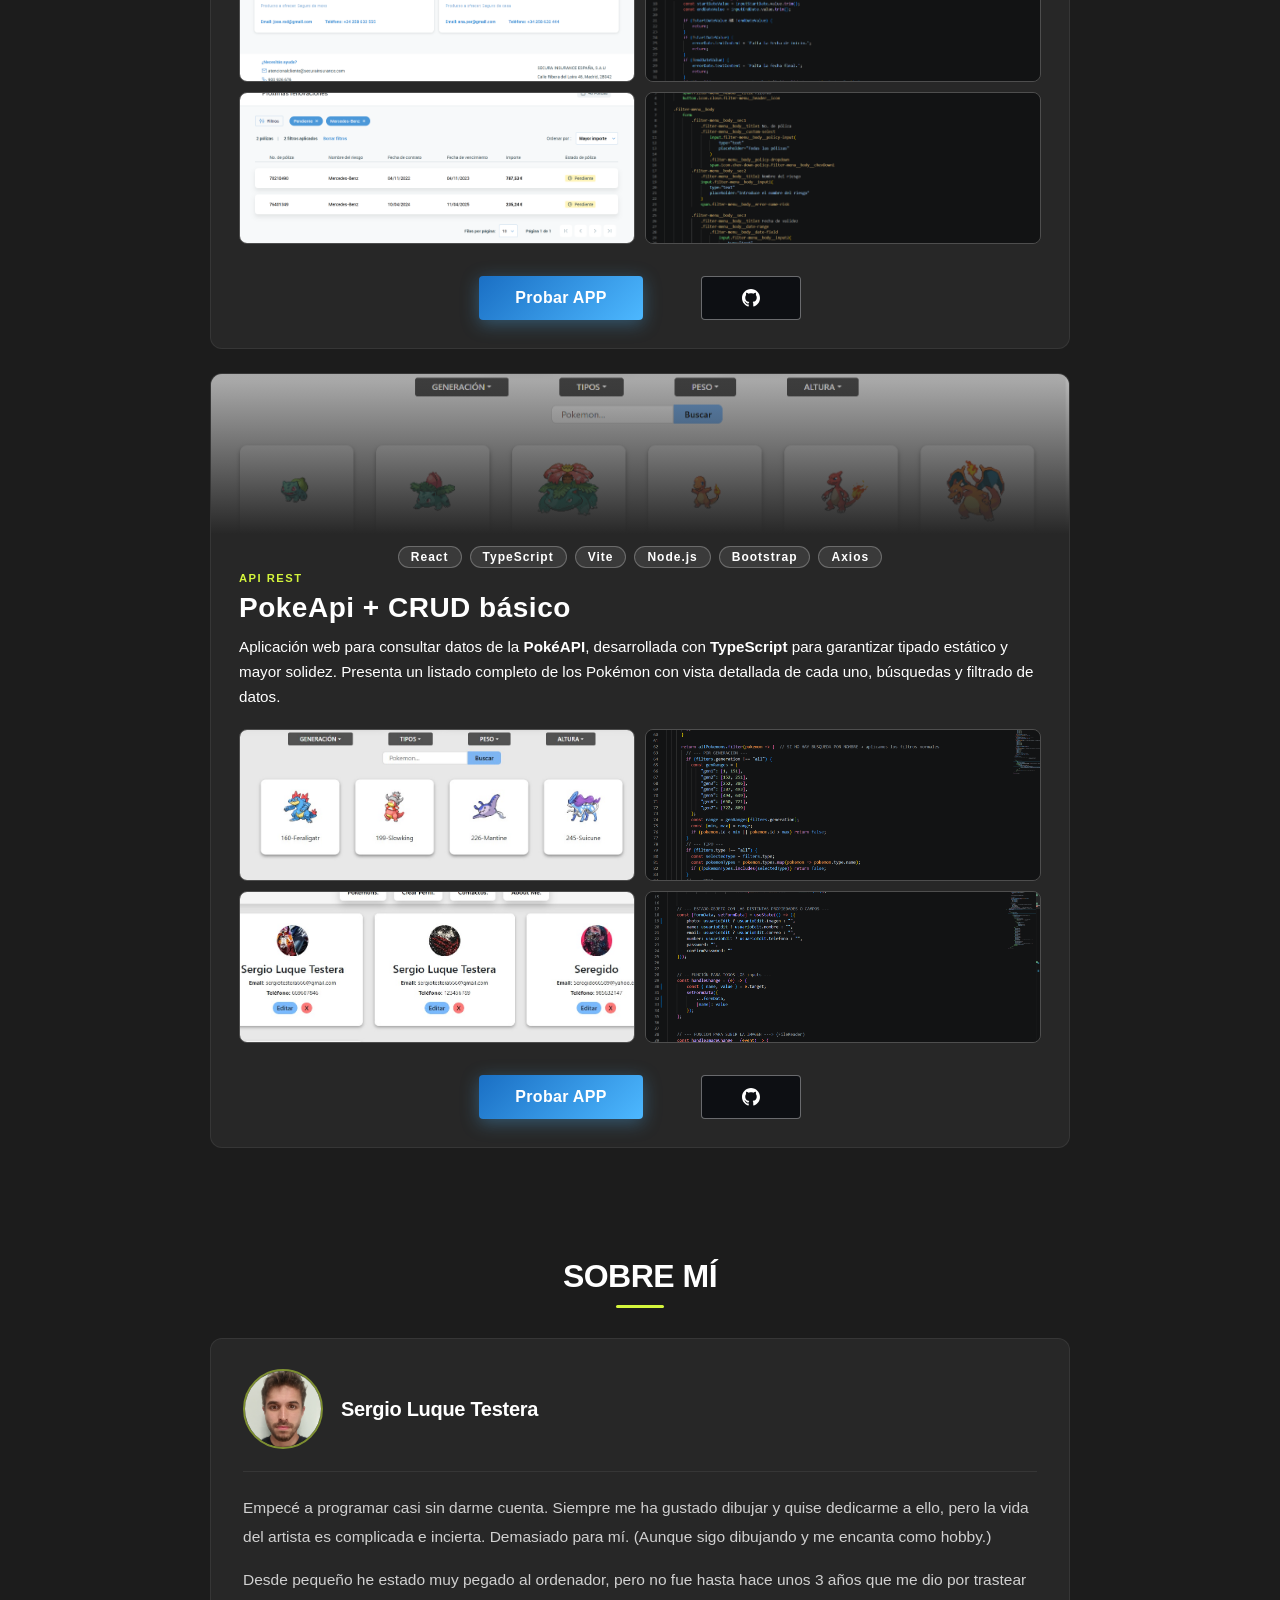
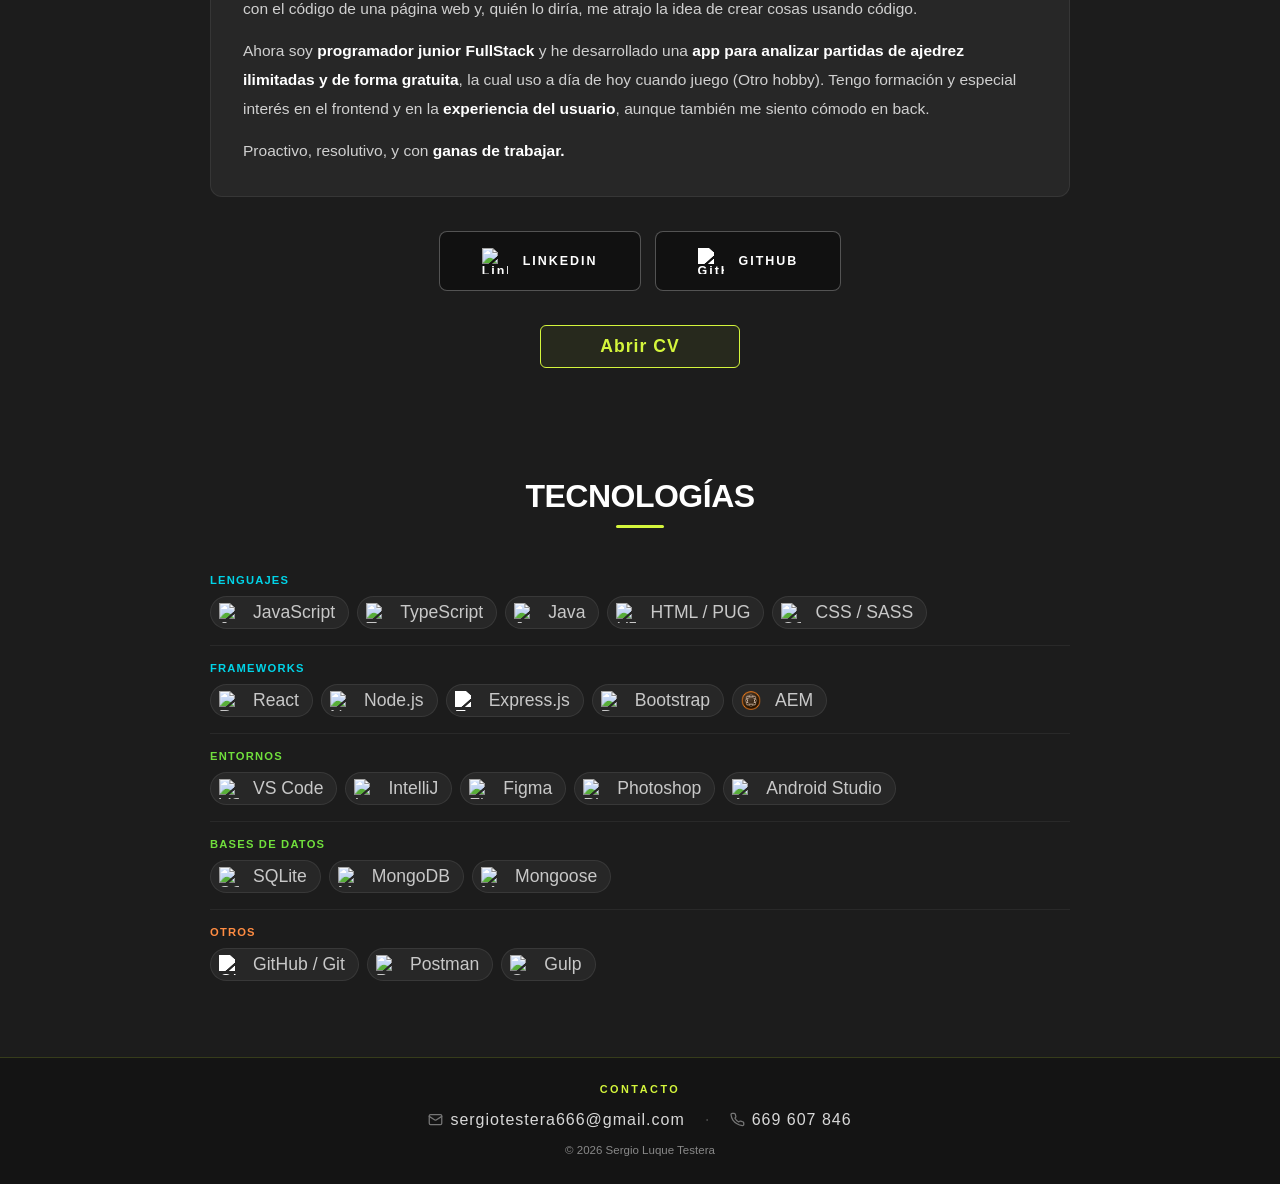
==== commit e6b1b323: "Cambio en descripciones" ====
--- a/index.html
+++ b/index.html
@@ -100,10 +100,6 @@
                         Permite modificar la dificultad, el tiempo y guardar partidas en la nube vinculadas al usuario para revisarlas en un <strong>modo análisis</strong>. 
                         También permite importar y exportar partidas en formato <strong>PGN</strong> usado en la notación de movimientos.
                     </p>
-                    <p class="project-desc">
-                        Incluye autenticación con <strong>JWT</strong>, cifrado <strong>bcrypt</strong>, base de datos en <strong>MongoDB</strong>, historial de partidas con clasificación
-                        de jugadas por calidad, y una barra de ventaja entre otros.
-                    </p>
                     <div class="card-screenshots">
                         <div class="screenshot-wrap"><img src="img/Imagen1.png" alt="Captura 1"></div>
                         <div class="screenshot-wrap"><img src="img/chess1.png" alt="Captura 2"></div>
@@ -126,19 +122,14 @@
                         <span>React</span>
                         <span>JavaScript</span>
                         <span>FormSubmit</span>
-                        <span>Node.js</span>
+                        <span>Vite</span>
                         <span>Bootstrap</span>
                     </div>
                     <span class="project-label">Landing SEO Web</span>
                     <h3 class="project-name">Web comercial Orbex Elevación (Cliente)</h3>
                     <p class="project-desc">
-                        Aplicación web para consultar datos de la <strong>PokéAPI</strong>, desarrollada con <strong>JavaScript</strong>
-                        para garantizar tipado estático y mayor solidez. Presenta un listado completo
-                        de los Pokémon con vista detallada de cada uno, búsquedas y filtrado de datos.
-                    </p>
-                    <p class="project-desc">
-                        Incluye además la función de crear usuarios con <strong>operaciones CRUD básicas</strong>, manejo de estados,
-                        renderizado de componentes e interfaces hechas para la gestión de formularios.
+                        Desarrollo de una <strong>web corporativa moderna</strong> para ORBEX Elevación. Incluye landing page con secciones dinámicas y <strong>formulario de contacto funcional</strong>. 
+                        El proyecto destaca por su diseño elegante, responsive y <strong>enfoque en la experiencia de usuario</strong>.
                     </p>
                     <div class="card-screenshots">
                         <div class="screenshot-wrap"><img src="img/orb2.png" alt="Captura 1"></div>
@@ -170,12 +161,7 @@
                     <h3 class="project-name">Portal de Cliente</h3>
                     <p class="project-desc">
                         Web para la gestión del área personal de clientes de una aseguradora con una página de inicio y un listado completo de 
-                        pólizas y sus respectivas renovaciones. Con filtrado de número de póliza, estado, importe, rango de fechas, y paginación con <strong>JavaScript</strong> apoyado por <strong>Java</strong>.
-                    </p>
-                    <p class="project-desc">
-                        Está desarrollada con <strong>Pug</strong> para las plantillas, <strong>SASS</strong> para los estilos, y <strong>Gulp</strong> para la compilación.
-                        Con una arquitectura modular de componentes reutilizables, renderizado de tarjetas desde un <strong>JSON</strong> y gestión del mismo
-                        con backend en <strong>Java</strong>. Incluye además soporte para <strong>i18n</strong> para cambio de idiomas.
+                        pólizas y sus respectivas renovaciones. Con filtrado de número de póliza, estado, importe, rango de fechas, y paginación con <strong>JavaScript</strong> apoyado por <strong>Java</strong>, entre otras tecnologías.
                     </p>
                     <div class="card-screenshots">
                         <div class="screenshot-wrap"><img src="img/land2.png" alt="Captura 1"></div>
@@ -209,10 +195,6 @@
                         Aplicación web para consultar datos de la <strong>PokéAPI</strong>, desarrollada con <strong>TypeScript</strong>
                         para garantizar tipado estático y mayor solidez. Presenta un listado completo
                         de los Pokémon con vista detallada de cada uno, búsquedas y filtrado de datos.
-                    </p>
-                    <p class="project-desc">
-                        Incluye además la función de crear usuarios con <strong>operaciones CRUD básicas</strong>, manejo de estados,
-                        renderizado de componentes e interfaces hechas para la gestión de formularios.
                     </p>
                     <div class="card-screenshots">
                         <div class="screenshot-wrap"><img src="img/Pok3.jpg" alt="Captura 1"></div>
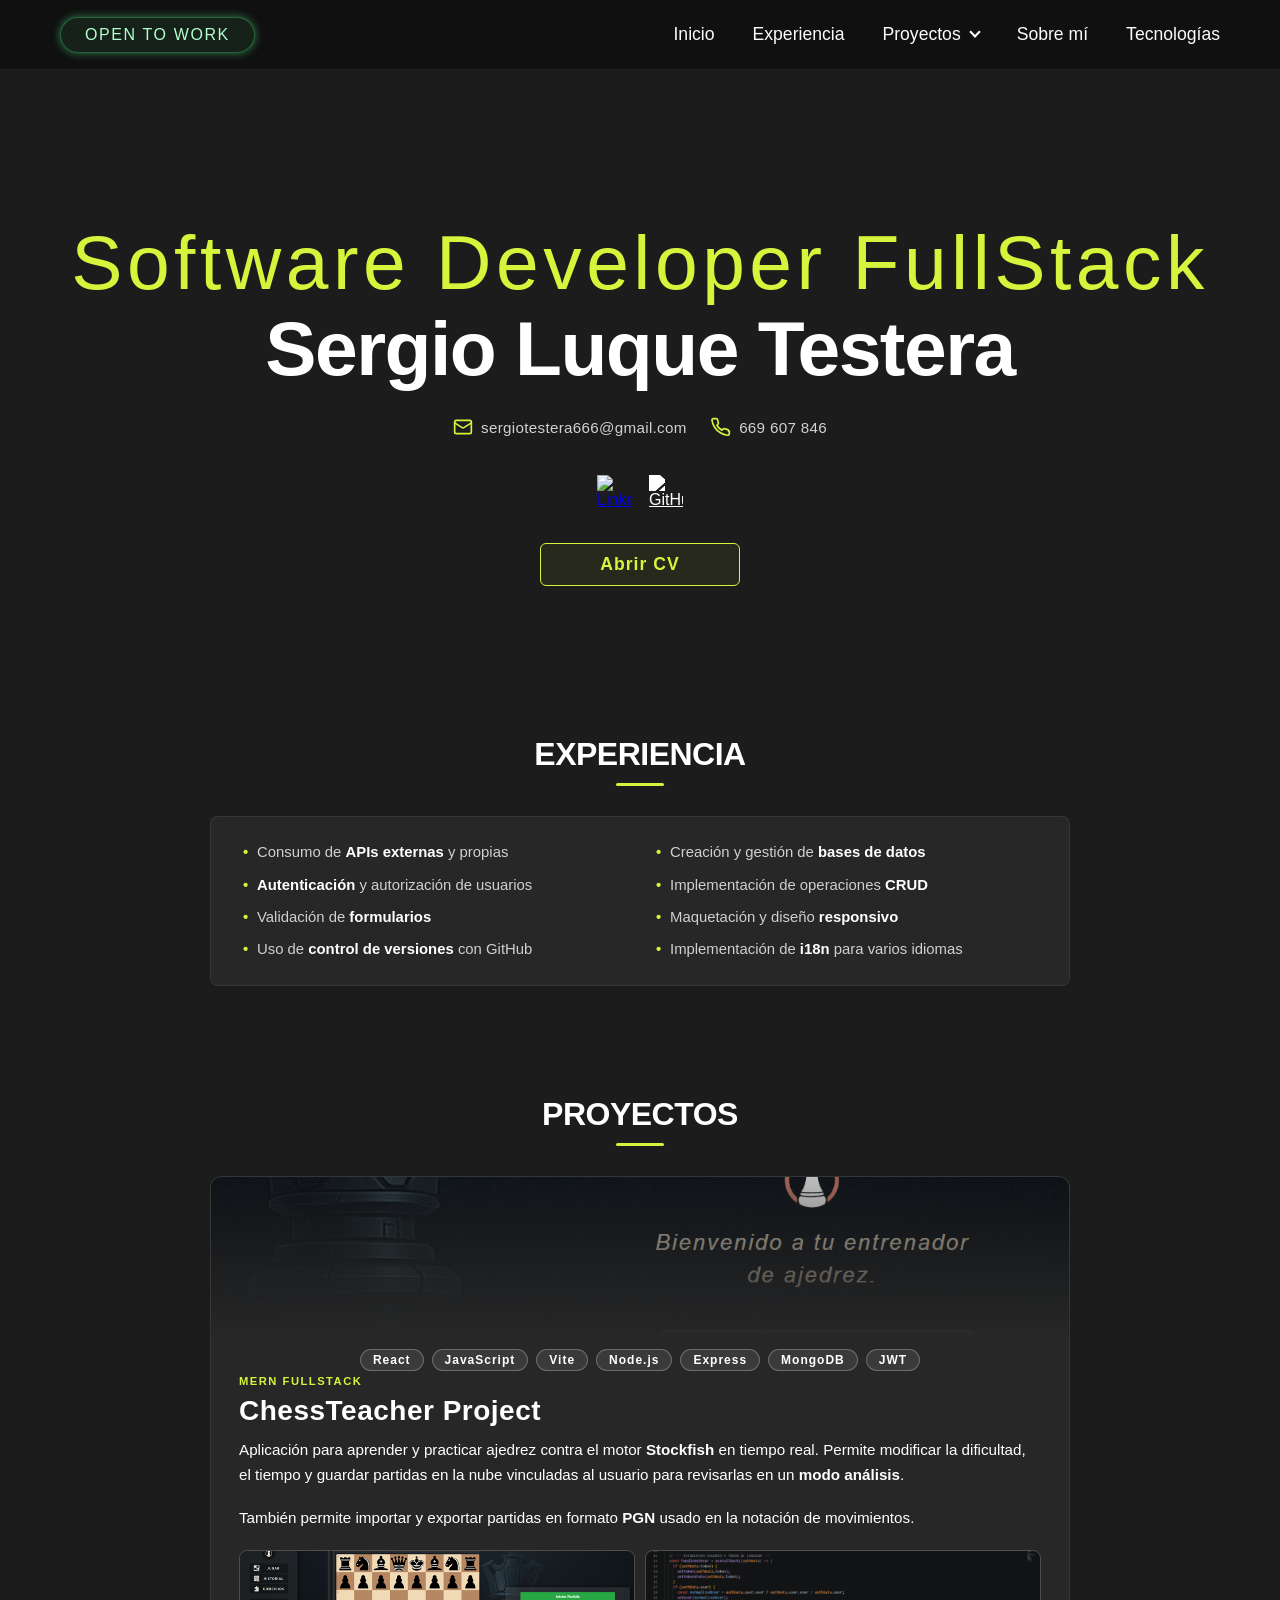
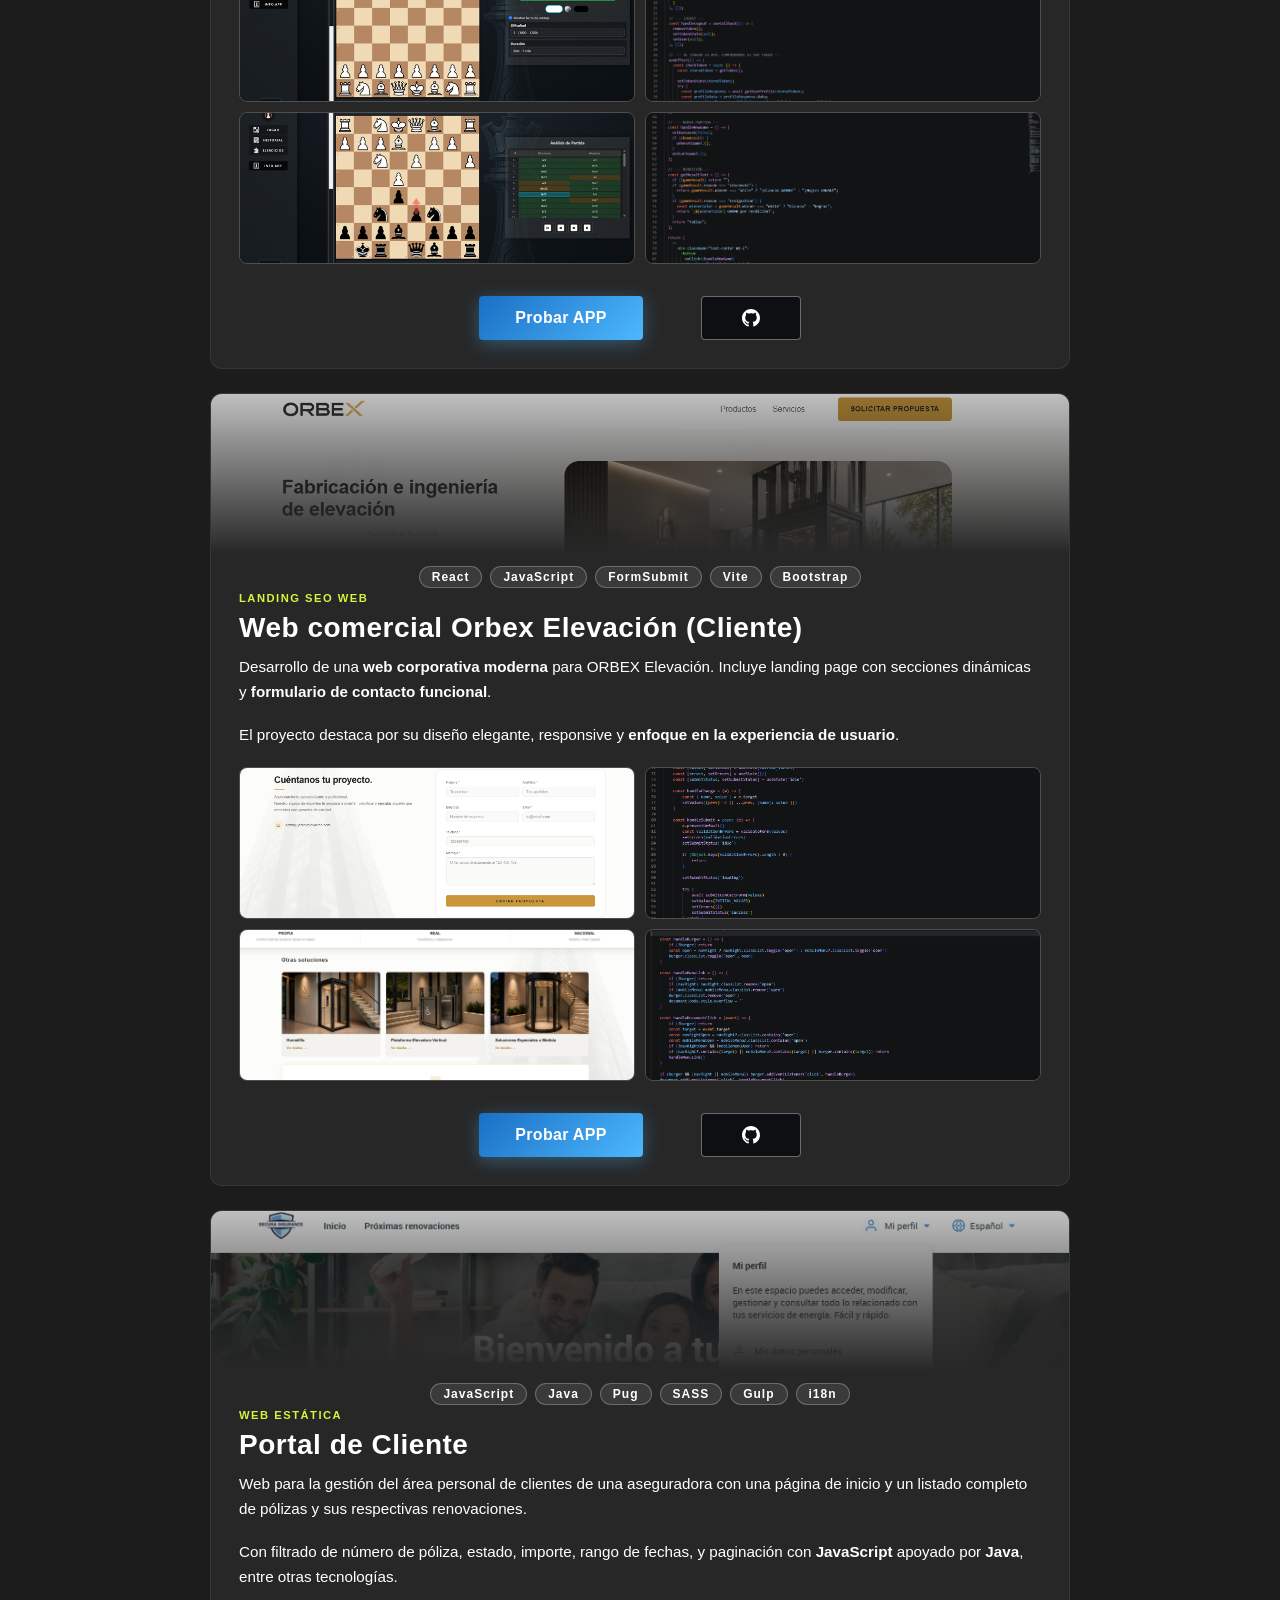
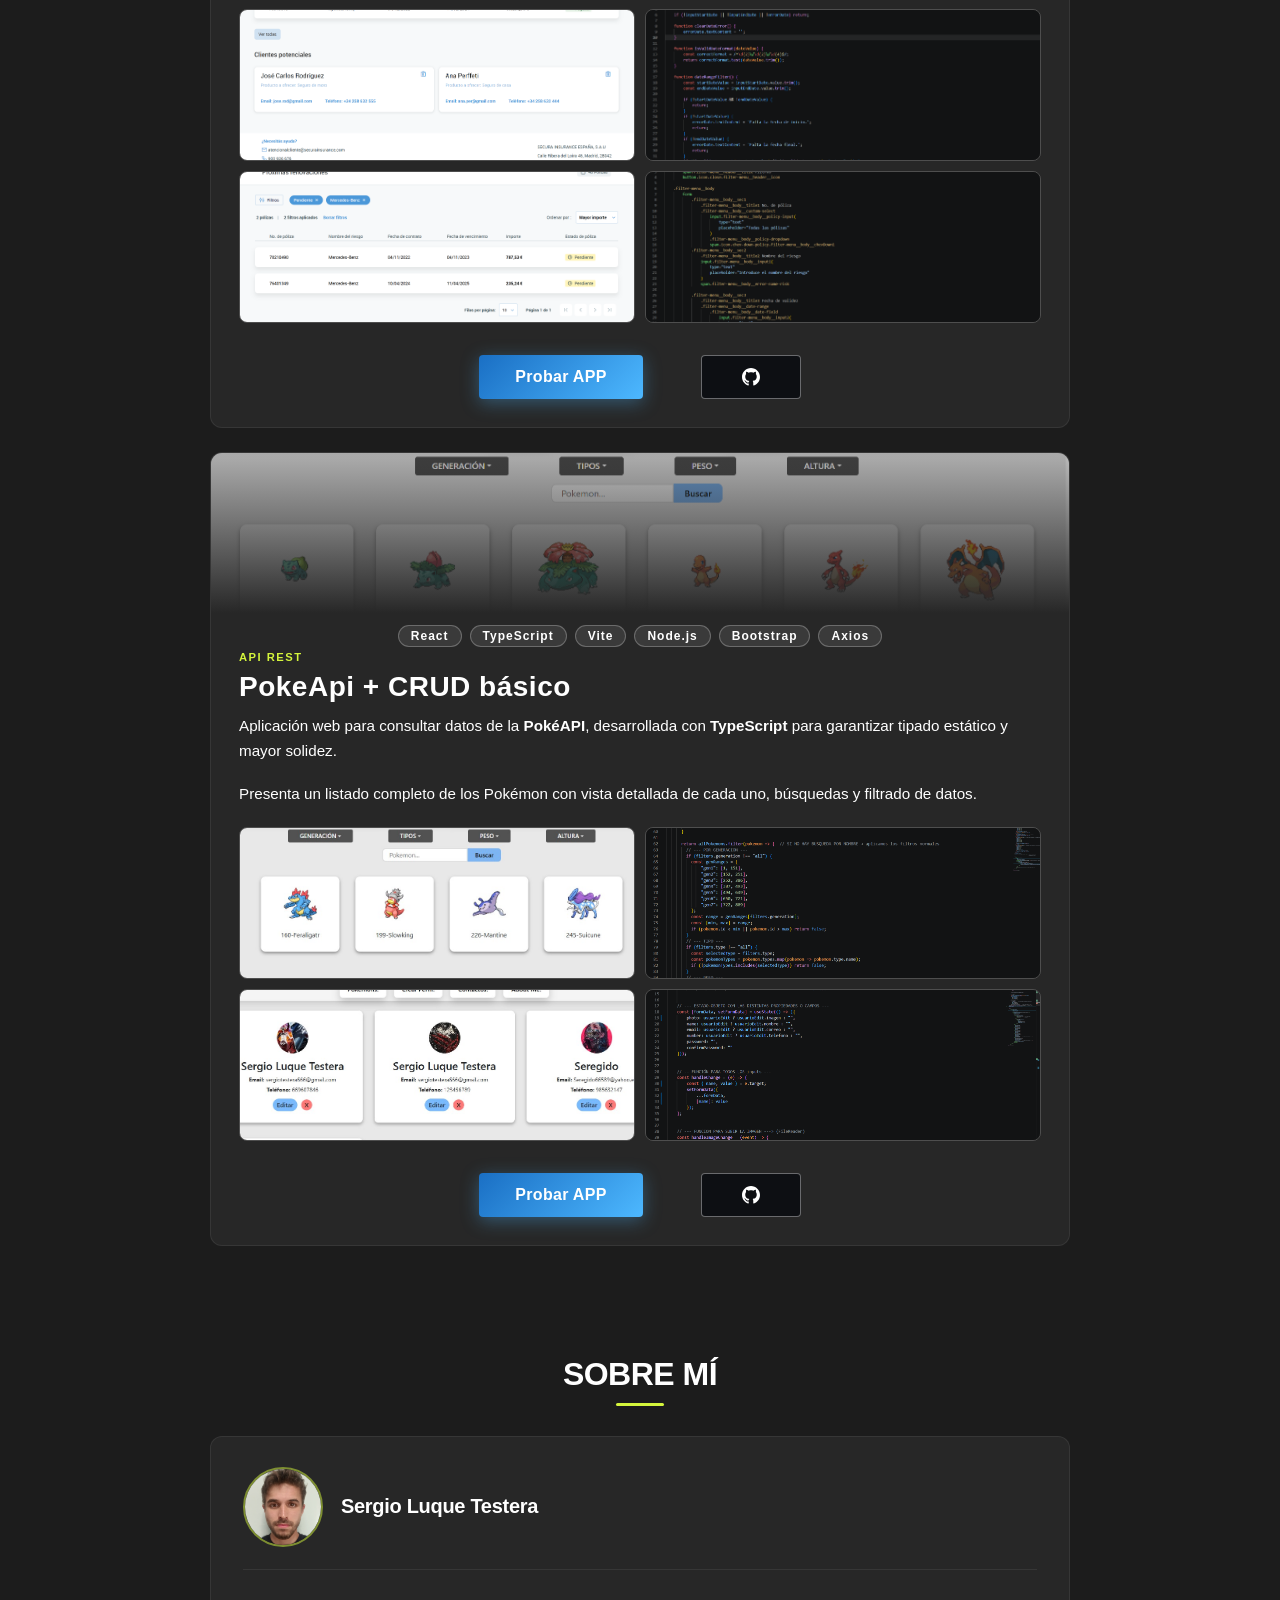
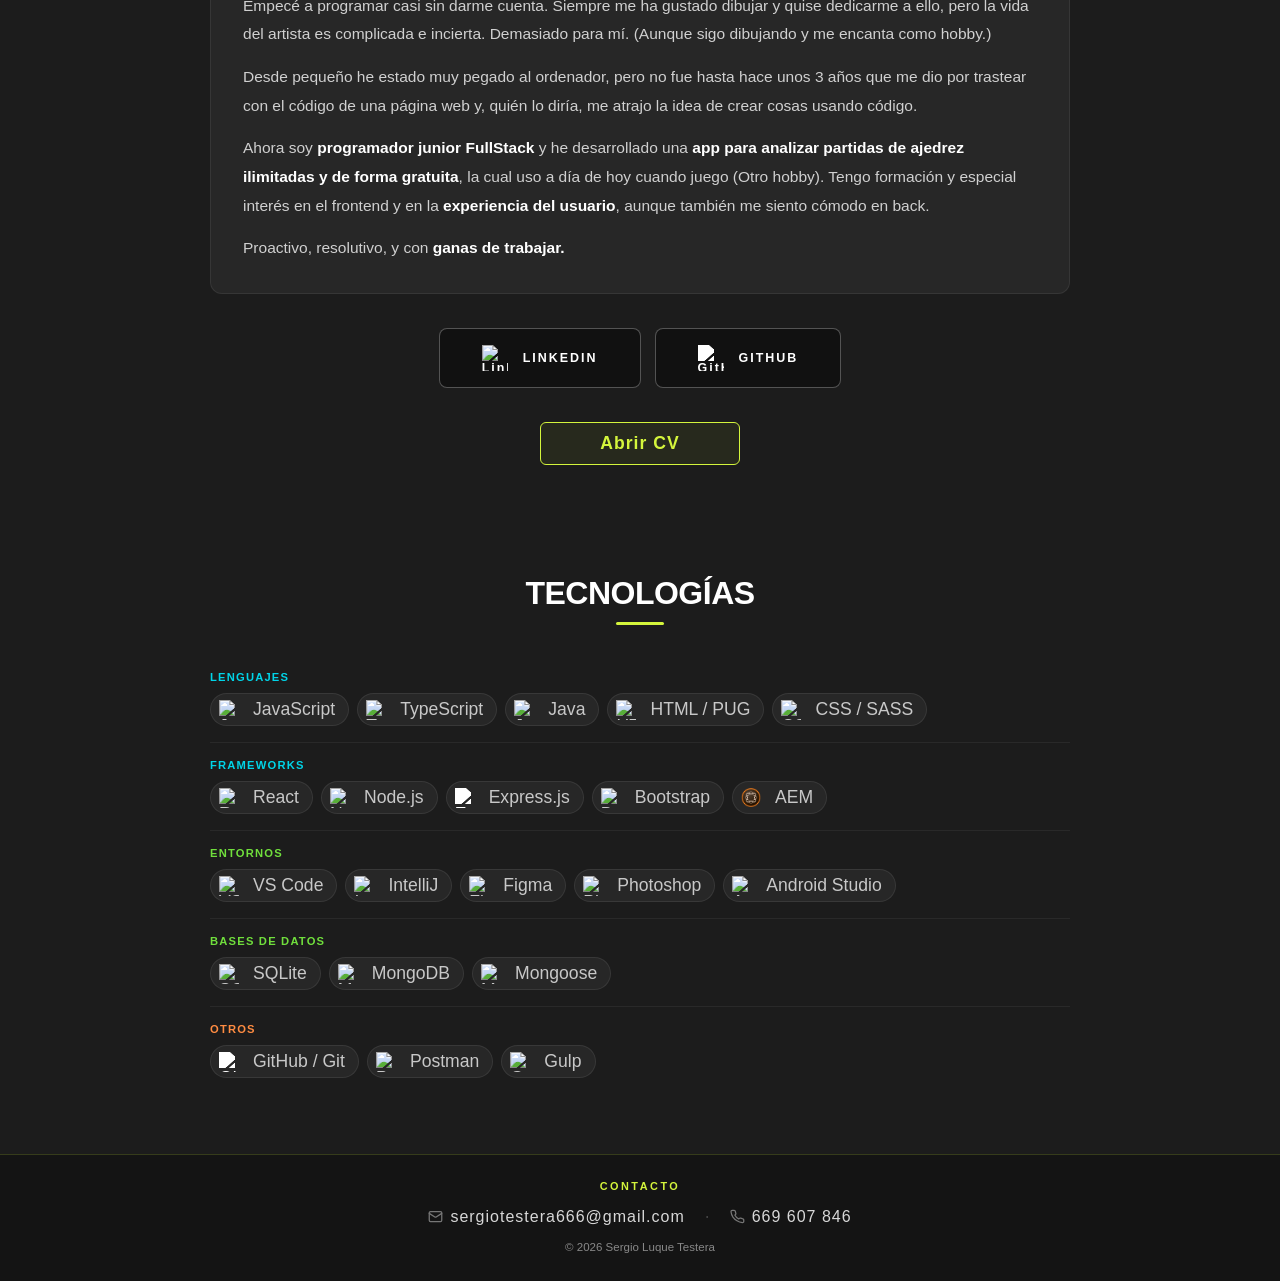
==== commit cbac1bba: "." ====
--- a/index.html
+++ b/index.html
@@ -98,6 +98,9 @@
                     <p class="project-desc">
                         Aplicación para aprender y practicar ajedrez contra el motor <strong>Stockfish</strong> en tiempo real.
                         Permite modificar la dificultad, el tiempo y guardar partidas en la nube vinculadas al usuario para revisarlas en un <strong>modo análisis</strong>. 
+                        
+                    </p>
+                    <p class="project-desc">
                         También permite importar y exportar partidas en formato <strong>PGN</strong> usado en la notación de movimientos.
                     </p>
                     <div class="card-screenshots">
@@ -129,6 +132,9 @@
                     <h3 class="project-name">Web comercial Orbex Elevación (Cliente)</h3>
                     <p class="project-desc">
                         Desarrollo de una <strong>web corporativa moderna</strong> para ORBEX Elevación. Incluye landing page con secciones dinámicas y <strong>formulario de contacto funcional</strong>. 
+                        
+                    </p>
+                    <p class="project-desc">
                         El proyecto destaca por su diseño elegante, responsive y <strong>enfoque en la experiencia de usuario</strong>.
                     </p>
                     <div class="card-screenshots">
@@ -161,7 +167,10 @@
                     <h3 class="project-name">Portal de Cliente</h3>
                     <p class="project-desc">
                         Web para la gestión del área personal de clientes de una aseguradora con una página de inicio y un listado completo de 
-                        pólizas y sus respectivas renovaciones. Con filtrado de número de póliza, estado, importe, rango de fechas, y paginación con <strong>JavaScript</strong> apoyado por <strong>Java</strong>, entre otras tecnologías.
+                        pólizas y sus respectivas renovaciones. 
+                    </p>
+                    <p class="project-desc">
+                        Con filtrado de número de póliza, estado, importe, rango de fechas, y paginación con <strong>JavaScript</strong> apoyado por <strong>Java</strong>, entre otras tecnologías.
                     </p>
                     <div class="card-screenshots">
                         <div class="screenshot-wrap"><img src="img/land2.png" alt="Captura 1"></div>
@@ -193,7 +202,10 @@
                     <h3 class="project-name">PokeApi + CRUD básico</h3>
                     <p class="project-desc">
                         Aplicación web para consultar datos de la <strong>PokéAPI</strong>, desarrollada con <strong>TypeScript</strong>
-                        para garantizar tipado estático y mayor solidez. Presenta un listado completo
+                        para garantizar tipado estático y mayor solidez. 
+                    </p>
+                    <p class="project-desc">
+                        Presenta un listado completo
                         de los Pokémon con vista detallada de cada uno, búsquedas y filtrado de datos.
                     </p>
                     <div class="card-screenshots">
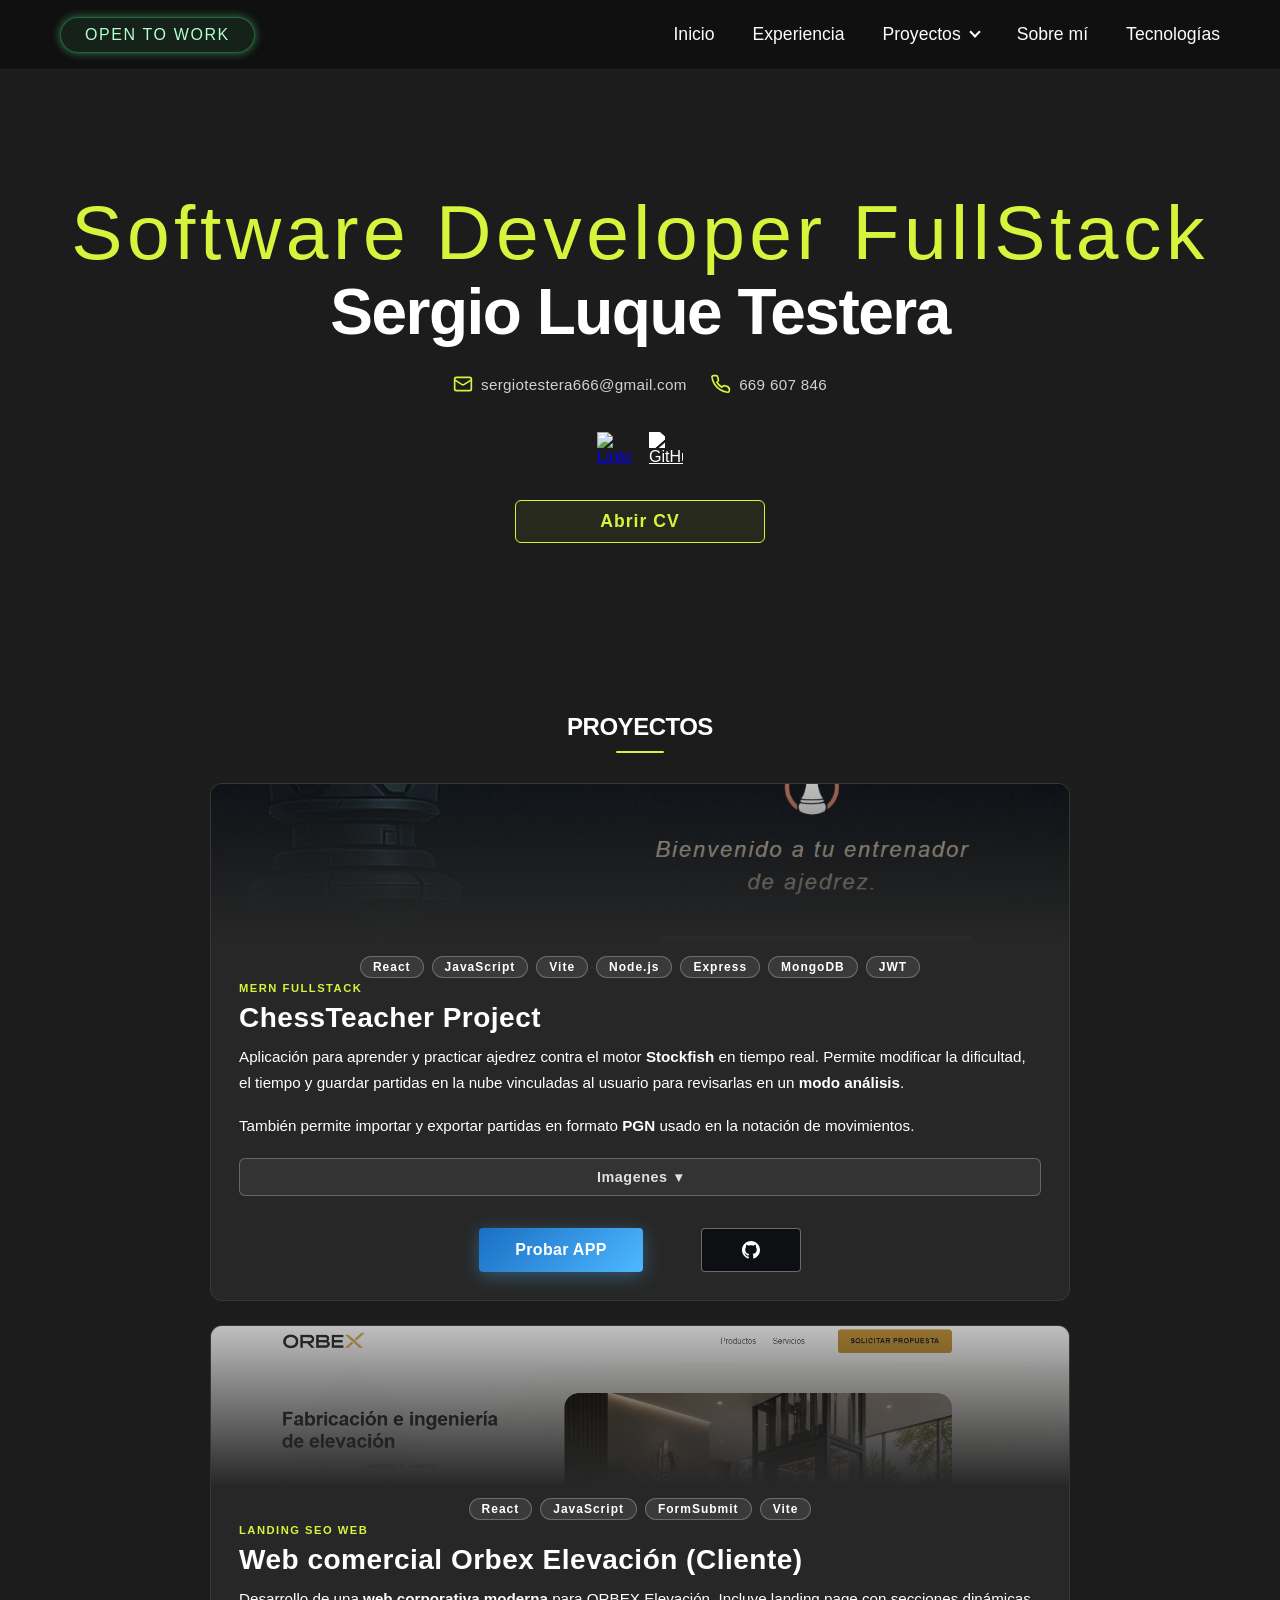
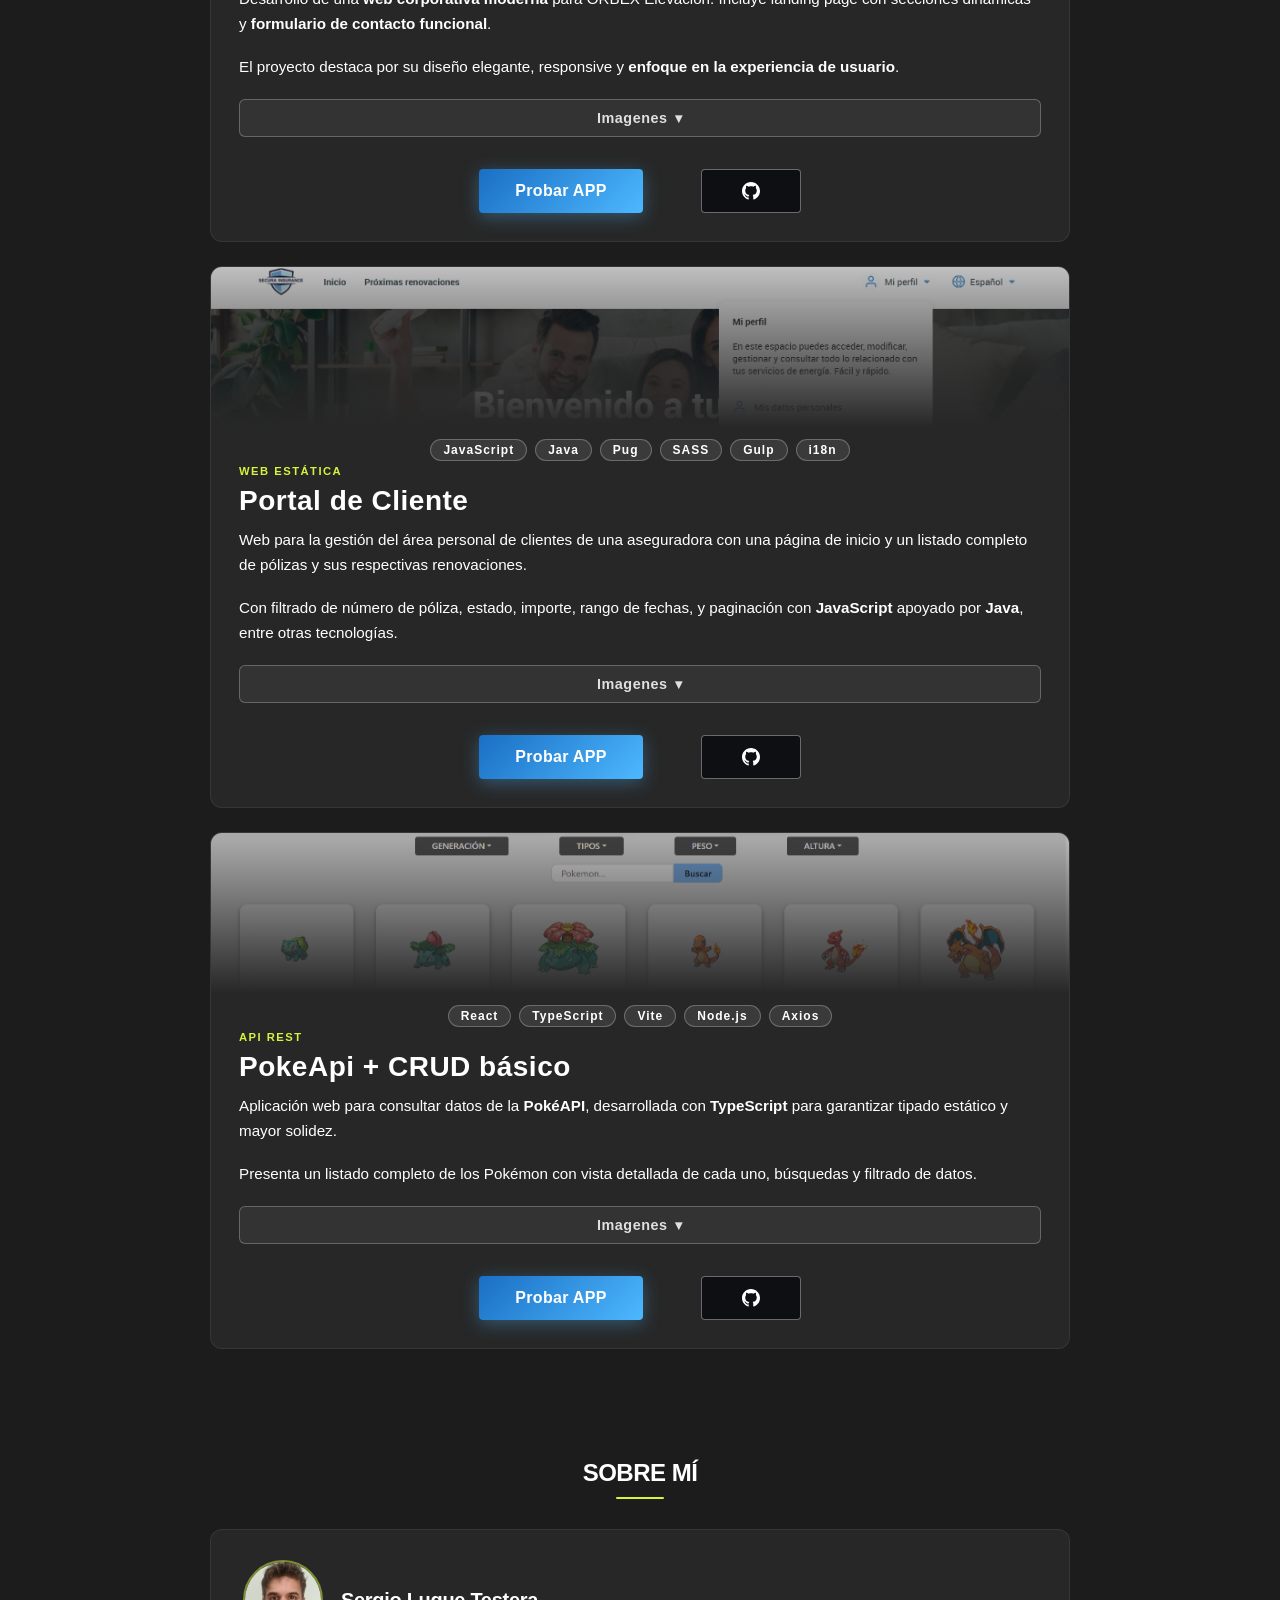
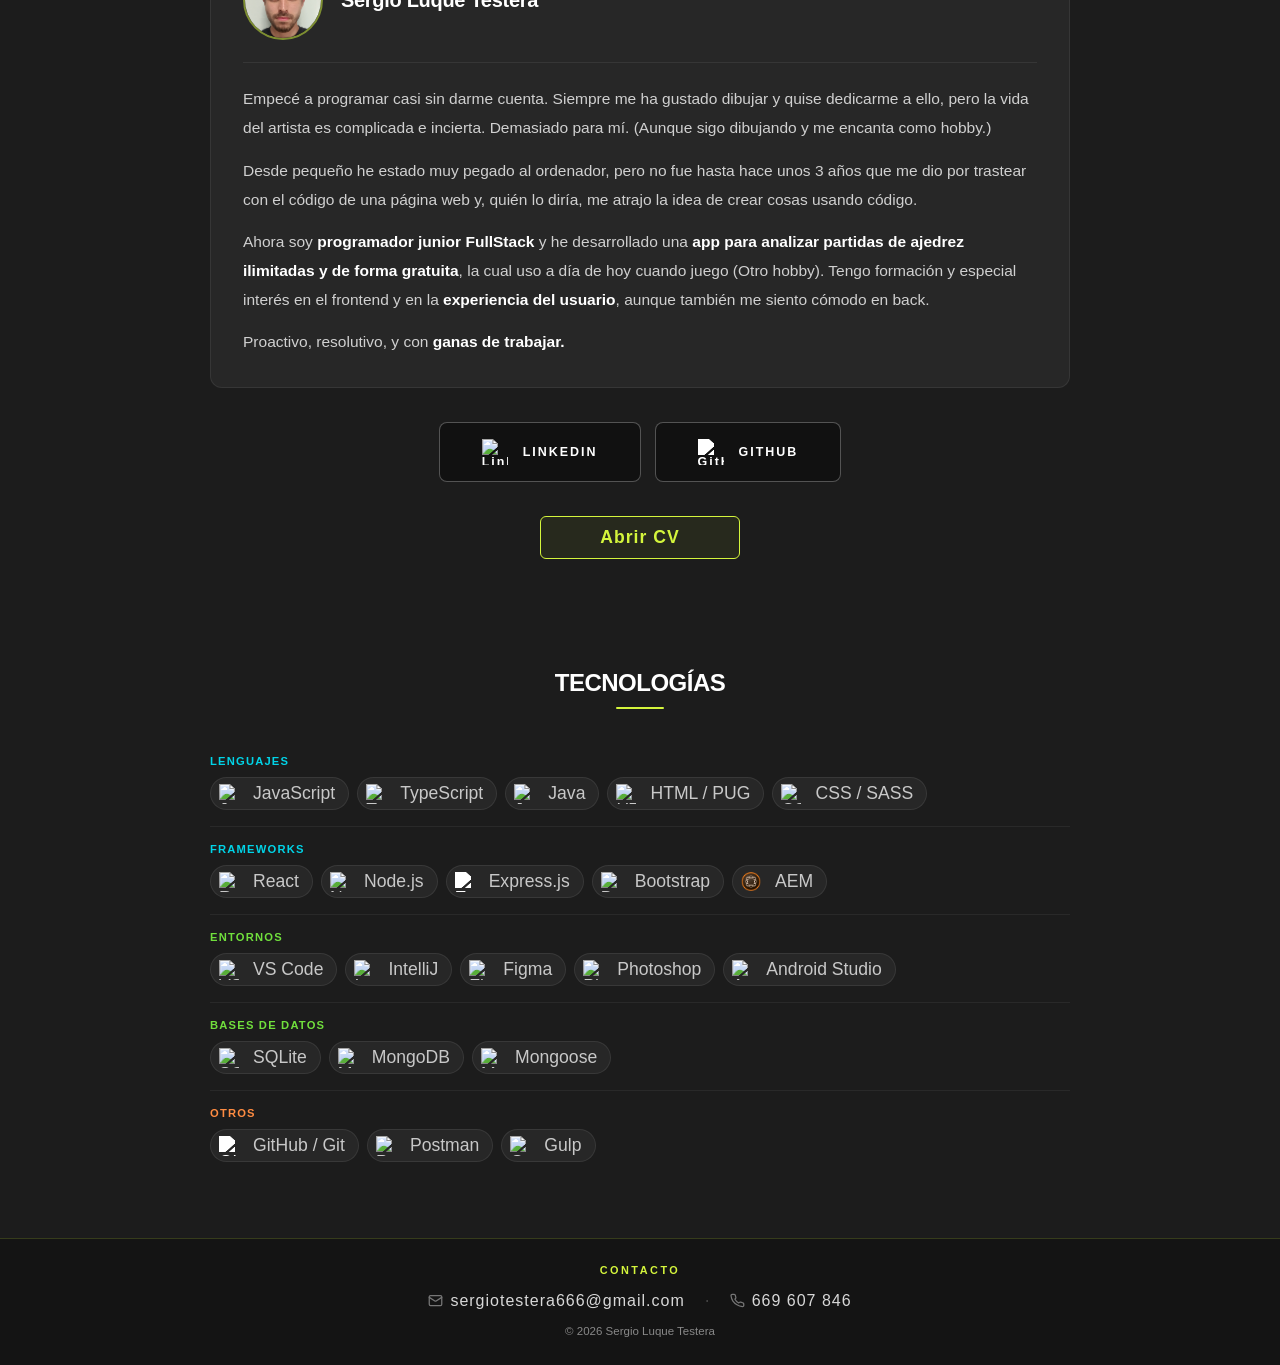
==== commit 03c9a852: "Desplegable de imagenes" ====
--- a/index.html
+++ b/index.html
@@ -62,7 +62,7 @@
     </header>
 
     <!-- EXPERIENCIA -->
-    <section class="experience" id="experiencia">
+    <!--<section class="experience" id="experiencia">
         <h2 class="section-title">EXPERIENCIA</h2>
         <ul class="exp-list">
             <li>Consumo de <strong>APIs externas</strong> y propias</li>
@@ -74,7 +74,7 @@
             <li>Uso de <strong>control de versiones</strong> con GitHub</li>
             <li>Implementación de <strong>i18n</strong> para varios idiomas</li>
         </ul>
-    </section>
+    </section>-->
 
     <!-- PROYECTOS -->
     <section class="projects" id="proyectos">
@@ -104,10 +104,18 @@
                         También permite importar y exportar partidas en formato <strong>PGN</strong> usado en la notación de movimientos.
                     </p>
                     <div class="card-screenshots">
-                        <div class="screenshot-wrap"><img src="img/Imagen1.png" alt="Captura 1"></div>
-                        <div class="screenshot-wrap"><img src="img/chess1.png" alt="Captura 2"></div>
-                        <div class="screenshot-wrap"><img src="img/Imagen2.png" alt="Captura 3"></div>
-                        <div class="screenshot-wrap"><img src="img/chess2.png" alt="Captura 4"></div>
+                        <button type="button" class="screenshots-toggle" aria-expanded="false">Imagenes</button>
+                        <div class="screenshots-panel">
+                            <div class="screenshots-panel-inner">
+                                <div class="screenshots-grid">
+                                    <div class="screenshot-wrap"><img src="img/Imagen1.png" alt="Captura 1"></div>
+                                    <div class="screenshot-wrap"><img src="img/chess1.png" alt="Captura 2"></div>
+                                    <div class="screenshot-wrap"><img src="img/Imagen2.png" alt="Captura 3"></div>
+                                    <div class="screenshot-wrap"><img src="img/chess2.png" alt="Captura 4"></div>
+                                </div>
+                                <button type="button" class="screenshots-hide">Ocultar</button>
+                            </div>
+                        </div>
                     </div>
                     <div class="project-actions">
                         <a href="https://chess-teacher-rust.vercel.app/" target="_blank" class="project-btn prove-btn">Probar APP</a>
@@ -126,7 +134,6 @@
                         <span>JavaScript</span>
                         <span>FormSubmit</span>
                         <span>Vite</span>
-                        <span>Bootstrap</span>
                     </div>
                     <span class="project-label">Landing SEO Web</span>
                     <h3 class="project-name">Web comercial Orbex Elevación (Cliente)</h3>
@@ -138,10 +145,18 @@
                         El proyecto destaca por su diseño elegante, responsive y <strong>enfoque en la experiencia de usuario</strong>.
                     </p>
                     <div class="card-screenshots">
-                        <div class="screenshot-wrap"><img src="img/orb2.png" alt="Captura 1"></div>
-                        <div class="screenshot-wrap"><img src="img/orb4.png" alt="Captura 2"></div>
-                        <div class="screenshot-wrap"><img src="img/orb3.png" alt="Captura 3"></div>
-                        <div class="screenshot-wrap"><img src="img/orb5.png" alt="Captura 4"></div>
+                        <button type="button" class="screenshots-toggle" aria-expanded="false">Imagenes</button>
+                        <div class="screenshots-panel">
+                            <div class="screenshots-panel-inner">
+                                <div class="screenshots-grid">
+                                    <div class="screenshot-wrap"><img src="img/orb2.png" alt="Captura 1"></div>
+                                    <div class="screenshot-wrap"><img src="img/orb4.png" alt="Captura 2"></div>
+                                    <div class="screenshot-wrap"><img src="img/orb3.png" alt="Captura 3"></div>
+                                    <div class="screenshot-wrap"><img src="img/orb5.png" alt="Captura 4"></div>
+                                </div>
+                                <button type="button" class="screenshots-hide">Ocultar</button>
+                            </div>
+                        </div>
                     </div>
                     <div class="project-actions">
                         <a href="https://obex-adrian.vercel.app/" target="_blank" class="project-btn prove-btn">Probar APP</a>
@@ -173,10 +188,18 @@
                         Con filtrado de número de póliza, estado, importe, rango de fechas, y paginación con <strong>JavaScript</strong> apoyado por <strong>Java</strong>, entre otras tecnologías.
                     </p>
                     <div class="card-screenshots">
-                        <div class="screenshot-wrap"><img src="img/land2.png" alt="Captura 1"></div>
-                        <div class="screenshot-wrap"><img src="img/land4.png" alt="Captura 2"></div>
-                        <div class="screenshot-wrap"><img src="img/land1.png" alt="Captura 3"></div>
-                        <div class="screenshot-wrap"><img src="img/land5.png" alt="Captura 4"></div>
+                        <button type="button" class="screenshots-toggle" aria-expanded="false">Imagenes</button>
+                        <div class="screenshots-panel">
+                            <div class="screenshots-panel-inner">
+                                <div class="screenshots-grid">
+                                    <div class="screenshot-wrap"><img src="img/land2.png" alt="Captura 1"></div>
+                                    <div class="screenshot-wrap"><img src="img/land4.png" alt="Captura 2"></div>
+                                    <div class="screenshot-wrap"><img src="img/land1.png" alt="Captura 3"></div>
+                                    <div class="screenshot-wrap"><img src="img/land5.png" alt="Captura 4"></div>
+                                </div>
+                                <button type="button" class="screenshots-hide">Ocultar</button>
+                            </div>
+                        </div>
                     </div>
                     <div class="project-actions">
                         <a href="https://p1-frontverse.vercel.app/" target="_blank" class="project-btn prove-btn">Probar APP</a>
@@ -195,7 +218,6 @@
                         <span>TypeScript</span>
                         <span>Vite</span>
                         <span>Node.js</span>
-                        <span>Bootstrap</span>
                         <span>Axios</span>
                     </div>
                     <span class="project-label">API REST</span>
@@ -209,10 +231,18 @@
                         de los Pokémon con vista detallada de cada uno, búsquedas y filtrado de datos.
                     </p>
                     <div class="card-screenshots">
-                        <div class="screenshot-wrap"><img src="img/Pok3.jpg" alt="Captura 1"></div>
-                        <div class="screenshot-wrap"><img src="img/pokport1.png" alt="Captura 2"></div>
-                        <div class="screenshot-wrap"><img src="img/Pok5.jpg" alt="Captura 3"></div>
-                        <div class="screenshot-wrap"><img src="img/pokport2.png" alt="Captura 4"></div>
+                        <button type="button" class="screenshots-toggle" aria-expanded="false">Imagenes</button>
+                        <div class="screenshots-panel">
+                            <div class="screenshots-panel-inner">
+                                <div class="screenshots-grid">
+                                    <div class="screenshot-wrap"><img src="img/Pok3.jpg" alt="Captura 1"></div>
+                                    <div class="screenshot-wrap"><img src="img/pokport1.png" alt="Captura 2"></div>
+                                    <div class="screenshot-wrap"><img src="img/Pok5.jpg" alt="Captura 3"></div>
+                                    <div class="screenshot-wrap"><img src="img/pokport2.png" alt="Captura 4"></div>
+                                </div>
+                                <button type="button" class="screenshots-hide">Ocultar</button>
+                            </div>
+                        </div>
                     </div>
                     <div class="project-actions">
                         <a href="https://api-formulario-eight.vercel.app/main" target="_blank" class="project-btn prove-btn">Probar APP</a>
--- a/CSSs/index.css
+++ b/CSSs/index.css
@@ -295,13 +295,12 @@
 /* ===== HERO ===== */
 .hero {
     background-color: #1c1c1c;
-    min-height: 62vh;
     display: flex;
     flex-direction: column;
     justify-content: center;
     align-items: center;
     text-align: center;
-    padding: 130px 20px;
+    padding: 100px 20px;
     gap: 6px;
 }
 
@@ -314,7 +313,7 @@
 }
 
 .hero-name {
-    font-size: clamp(2.8rem, 6vw, 5rem);
+    font-size: 4rem;
     font-weight: 700;
     color: #ffffff;
     letter-spacing: -1.5px;
@@ -385,7 +384,7 @@
     letter-spacing: 1px;
     margin-top: 28px;
     transition: all 0.3s ease;
-    width: 200px;
+    width: 250px;
     justify-content: center;
 }
 
@@ -402,7 +401,7 @@
 }
 
 .section-title {
-    font-size: 2rem;
+    font-size: 1.5rem;
     font-weight: 700;
     color: #ffffff;
     margin-bottom: 30px;
@@ -414,7 +413,7 @@
     content: '';
     display: block;
     width: 48px;
-    height: 3px;
+    height: 2px;
     background-color: #d4f53c;
     border-radius: 2px;
     margin: 10px auto 0;
--- a/CSSs/project.css
+++ b/CSSs/project.css
@@ -90,11 +90,70 @@
 }
 
 .card-screenshots {
+    margin: 20px 0;
+    width: 100%;
+}
+
+.screenshots-toggle,
+.screenshots-hide {
+    display: flex;
+    align-items: center;
+    justify-content: center;
+    gap: 8px;
+    width: 100%;
+    padding: 10px 16px;
+    font-size: 0.9rem;
+    font-weight: 600;
+    color: #e0e0e0;
+    background: rgba(255, 255, 255, 0.06);
+    border: 1px solid rgba(255, 255, 255, 0.25);
+    border-radius: 6px;
+    cursor: pointer;
+    transition: background 0.25s ease, border-color 0.25s ease, transform 0.25s ease;
+    letter-spacing: 0.5px;
+}
+
+.screenshots-toggle:hover,
+.screenshots-hide:hover {
+    background: rgba(255, 255, 255, 0.1);
+    border-color: rgba(255, 255, 255, 0.4);
+}
+
+.screenshots-toggle::after {
+    content: '▾';
+    font-size: 0.85rem;
+    transition: transform 0.3s ease;
+}
+
+.card-screenshots.is-open .screenshots-toggle {
+    display: none;
+}
+
+.screenshots-panel {
+    display: grid;
+    grid-template-rows: 0fr;
+    transition: grid-template-rows 0.4s ease;
+}
+
+.card-screenshots.is-open .screenshots-panel {
+    grid-template-rows: 1fr;
+}
+
+.screenshots-panel-inner {
+    overflow: hidden;
+    min-height: 0;
+}
+
+.screenshots-grid {
     display: grid;
     grid-template-columns: repeat(2, 1fr);
     gap: 10px;
-    margin: 20px 0;
-    width: 100%;
+    padding-top: 12px;
+    width: 100%;
+}
+
+.screenshots-hide {
+    margin-top: 12px;
 }
 
 .screenshot-wrap {
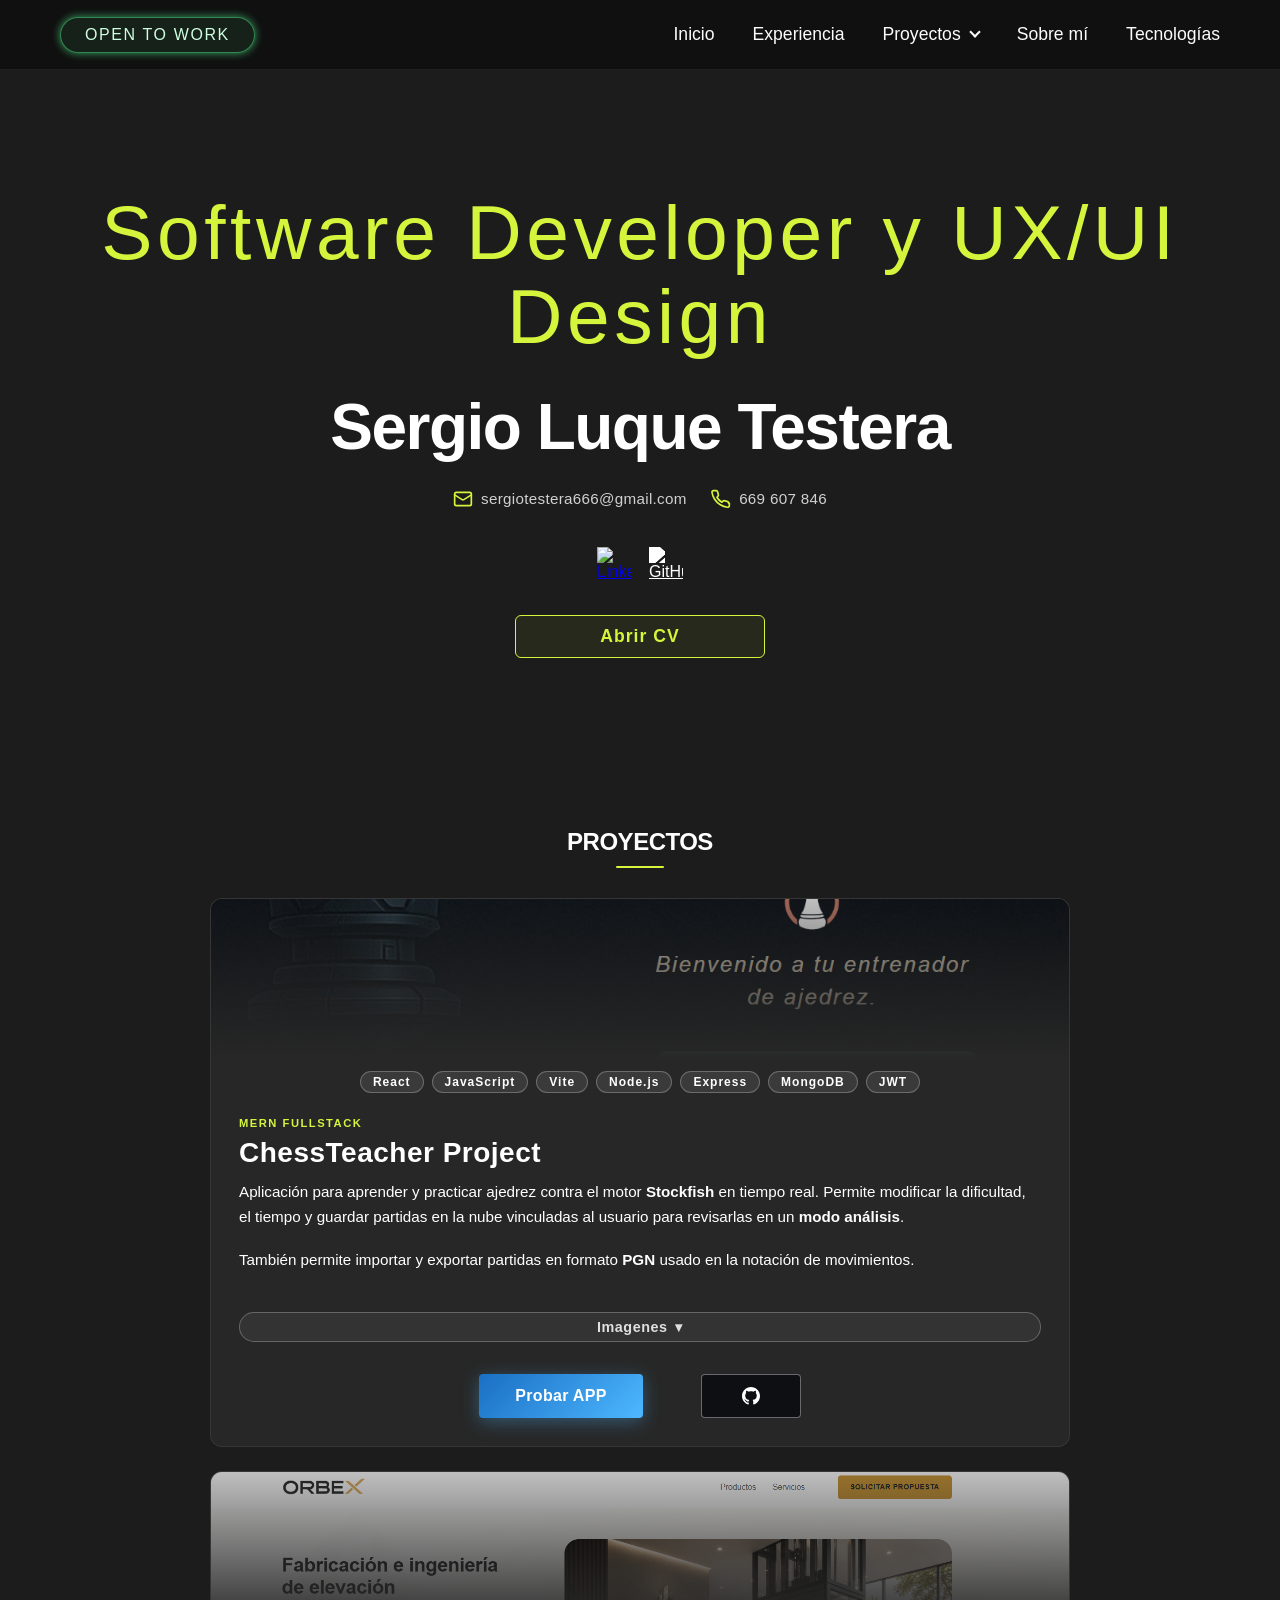
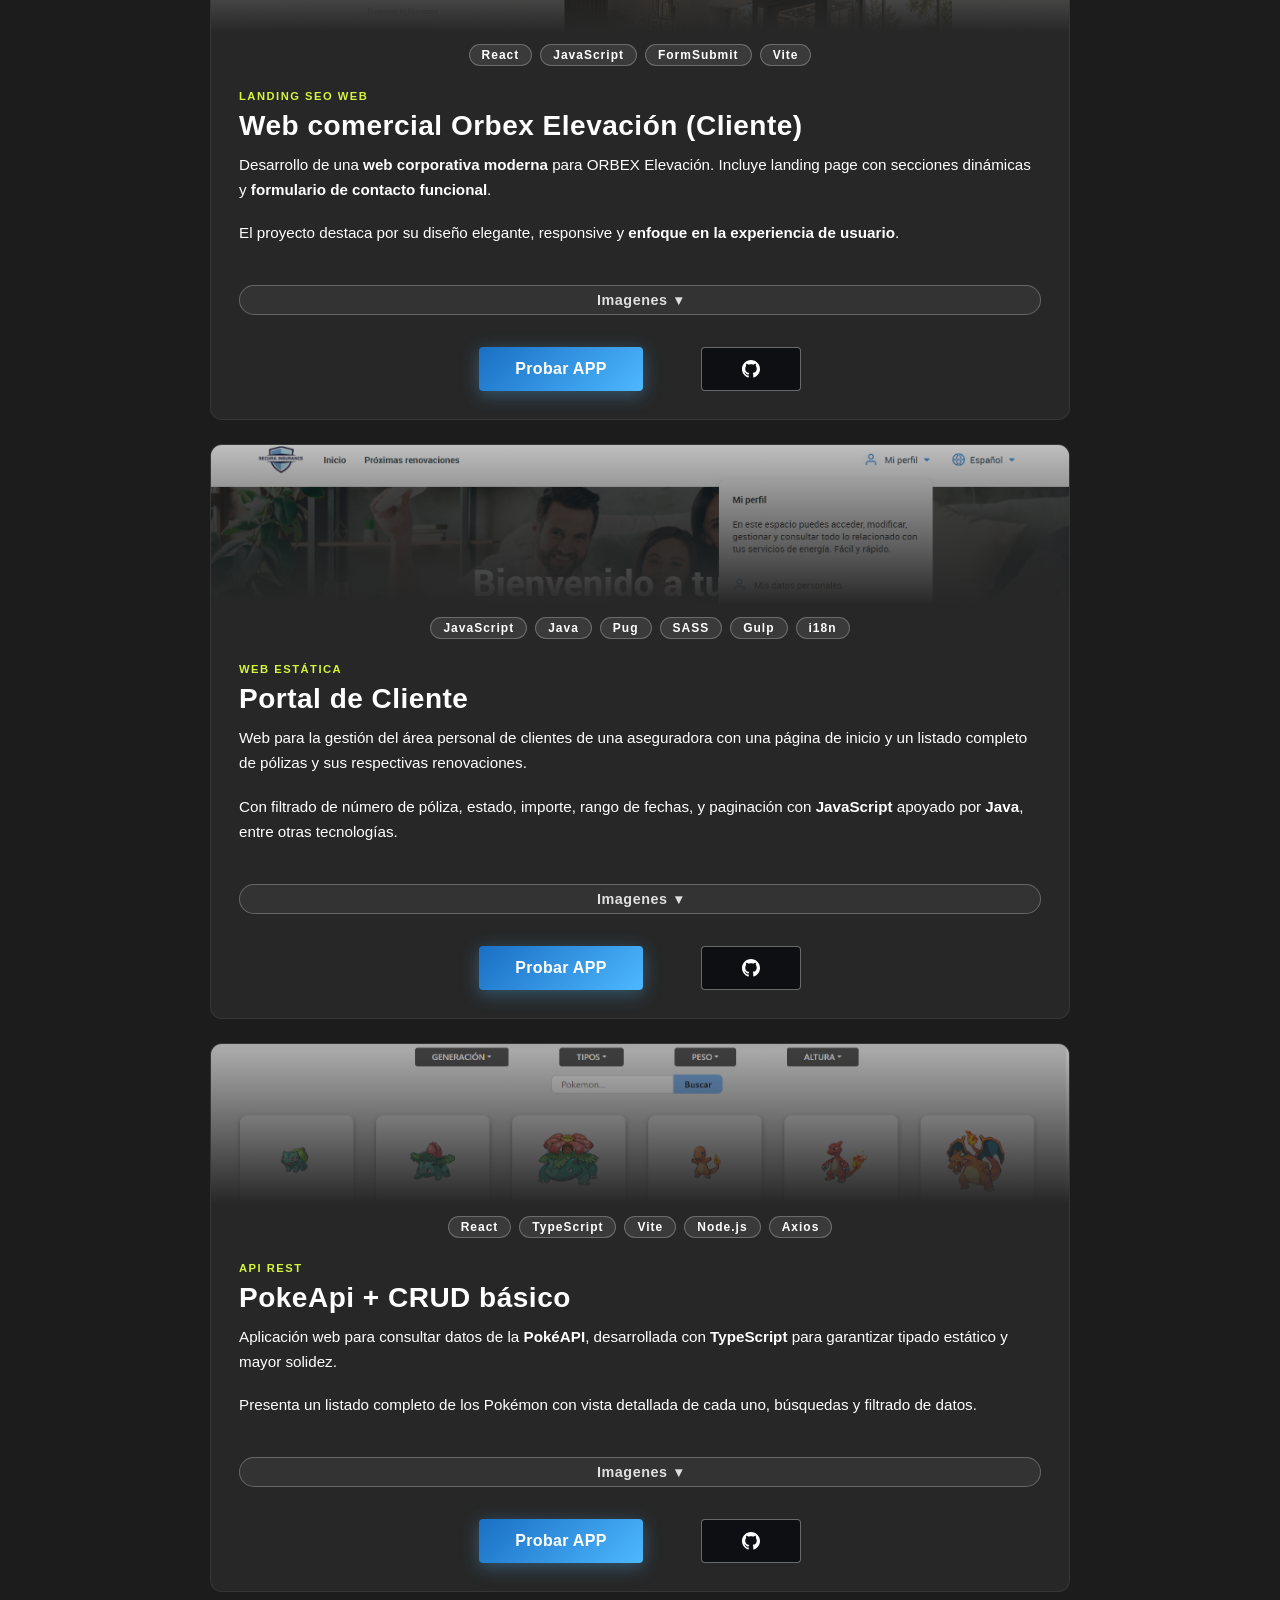
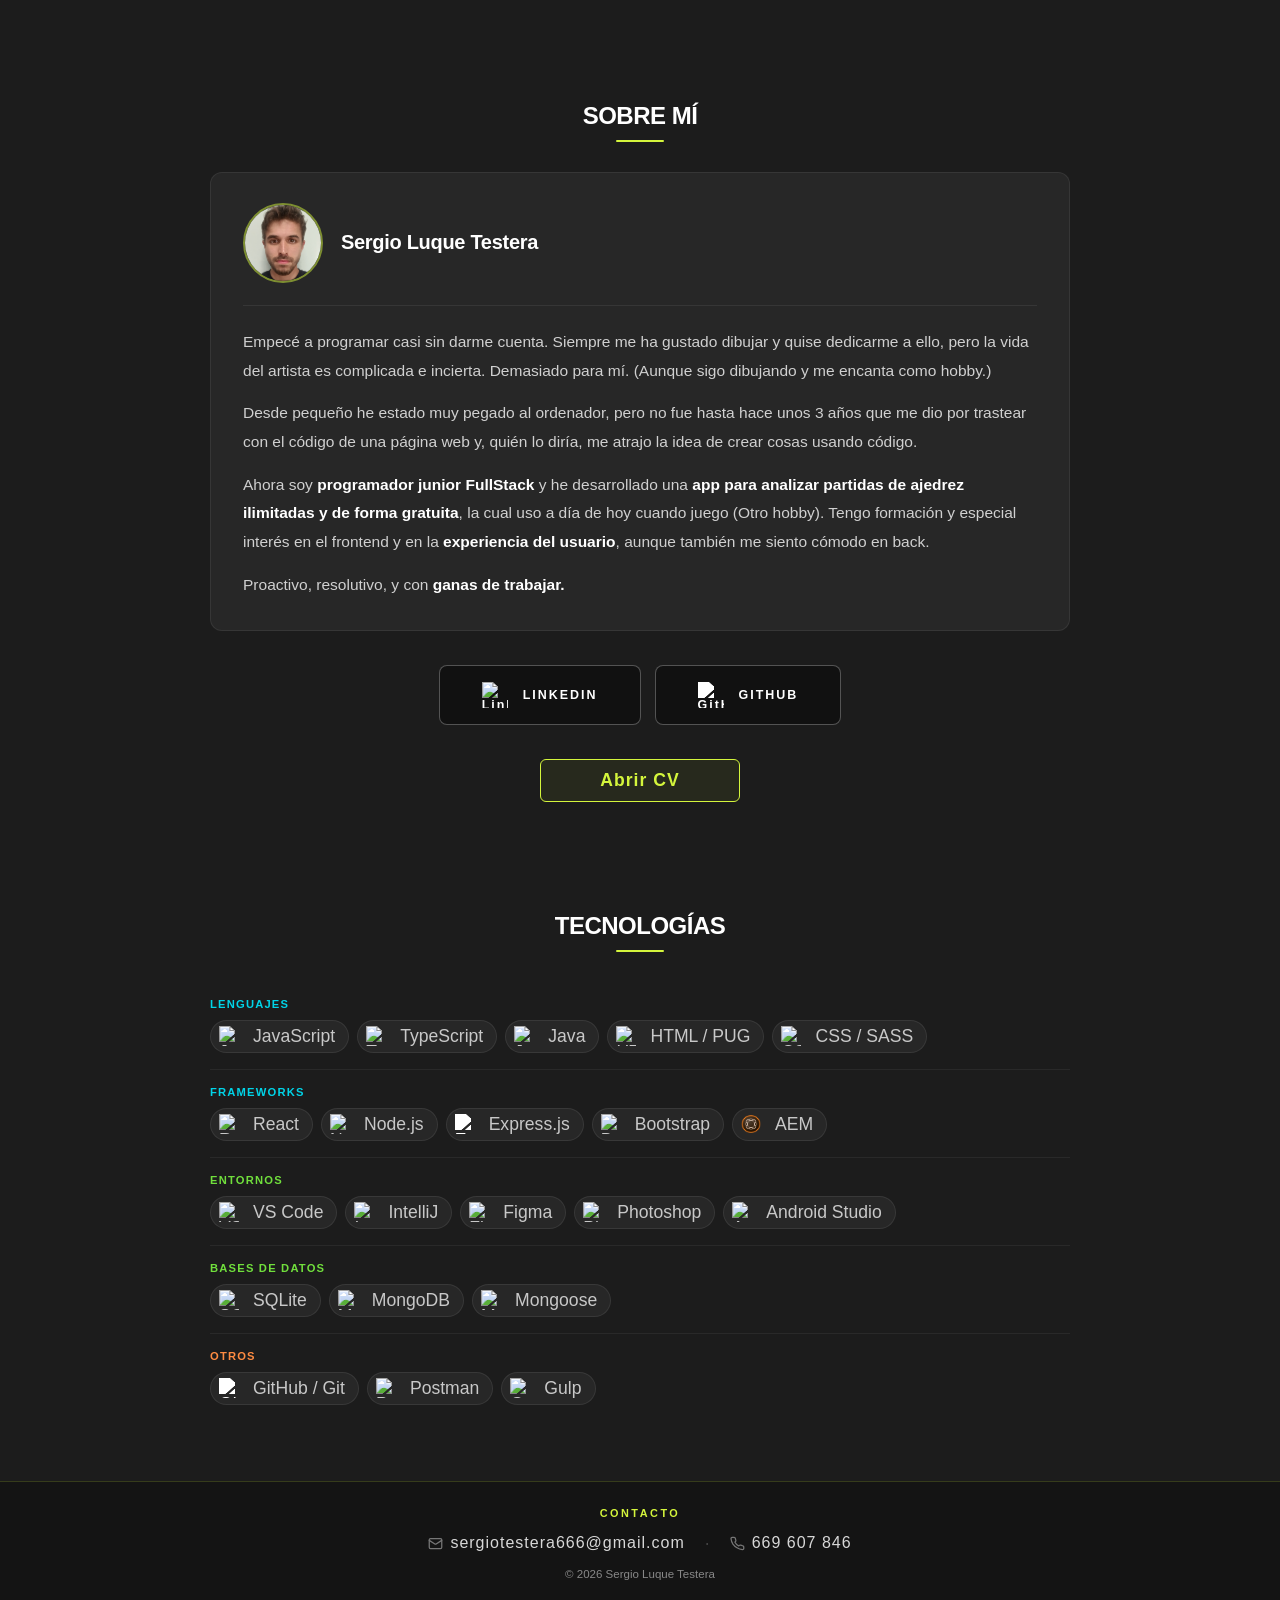
==== commit 0d24a8bf: "." ====
--- a/index.html
+++ b/index.html
@@ -38,7 +38,7 @@
     </nav>
 
     <header class="hero" id="inicio">
-        <h1 class="hero-role">Software Developer FullStack</h1>
+        <h1 class="hero-role">Software Developer y UX/UI Design</h1>
         <h1 class="hero-name">Sergio Luque Testera</h1>
         <div class="hero-contact">
             <a href="mailto:sergiotestera666@gmail.com" class="hero-contact-item">
--- a/CSSs/index.css
+++ b/CSSs/index.css
@@ -77,13 +77,13 @@
     gap: 8px;
     padding: 5px 14px;
     background: rgba(74, 222, 128, 0.08);
-    border: 1px solid rgba(74, 222, 128, 0.35);
+    border: 1px solid rgba(85, 255, 147, 0.466);
     border-radius: 20px;
-    color: #b3ffcf;
+    color: #ceffe0;
     font-size: 0.8rem;
     font-weight: 500;
     letter-spacing: 0.04em;
-    box-shadow: 0 0 8px rgba(74, 222, 128, 0.534);
+    box-shadow: 0 0 8px rgba(85, 255, 147, 0.616);
 }
 
 .otw-dot {
@@ -310,6 +310,7 @@
     color: #d4f53c;
     letter-spacing: 4.5px;
     line-height: 1.1;
+    margin-bottom: 30px;
 }
 
 .hero-name {
--- a/CSSs/project.css
+++ b/CSSs/project.css
@@ -76,6 +76,7 @@
     flex-wrap: wrap;
     gap: 8px;
     justify-content: center;
+    margin-bottom: 20px;
 }
 
 .project-tech span {
@@ -101,13 +102,14 @@
     justify-content: center;
     gap: 8px;
     width: 100%;
-    padding: 10px 16px;
+    margin-top: 40px;
+    padding: 6px 16px;
     font-size: 0.9rem;
     font-weight: 600;
     color: #e0e0e0;
     background: rgba(255, 255, 255, 0.06);
     border: 1px solid rgba(255, 255, 255, 0.25);
-    border-radius: 6px;
+    border-radius: 60px;
     cursor: pointer;
     transition: background 0.25s ease, border-color 0.25s ease, transform 0.25s ease;
     letter-spacing: 0.5px;
